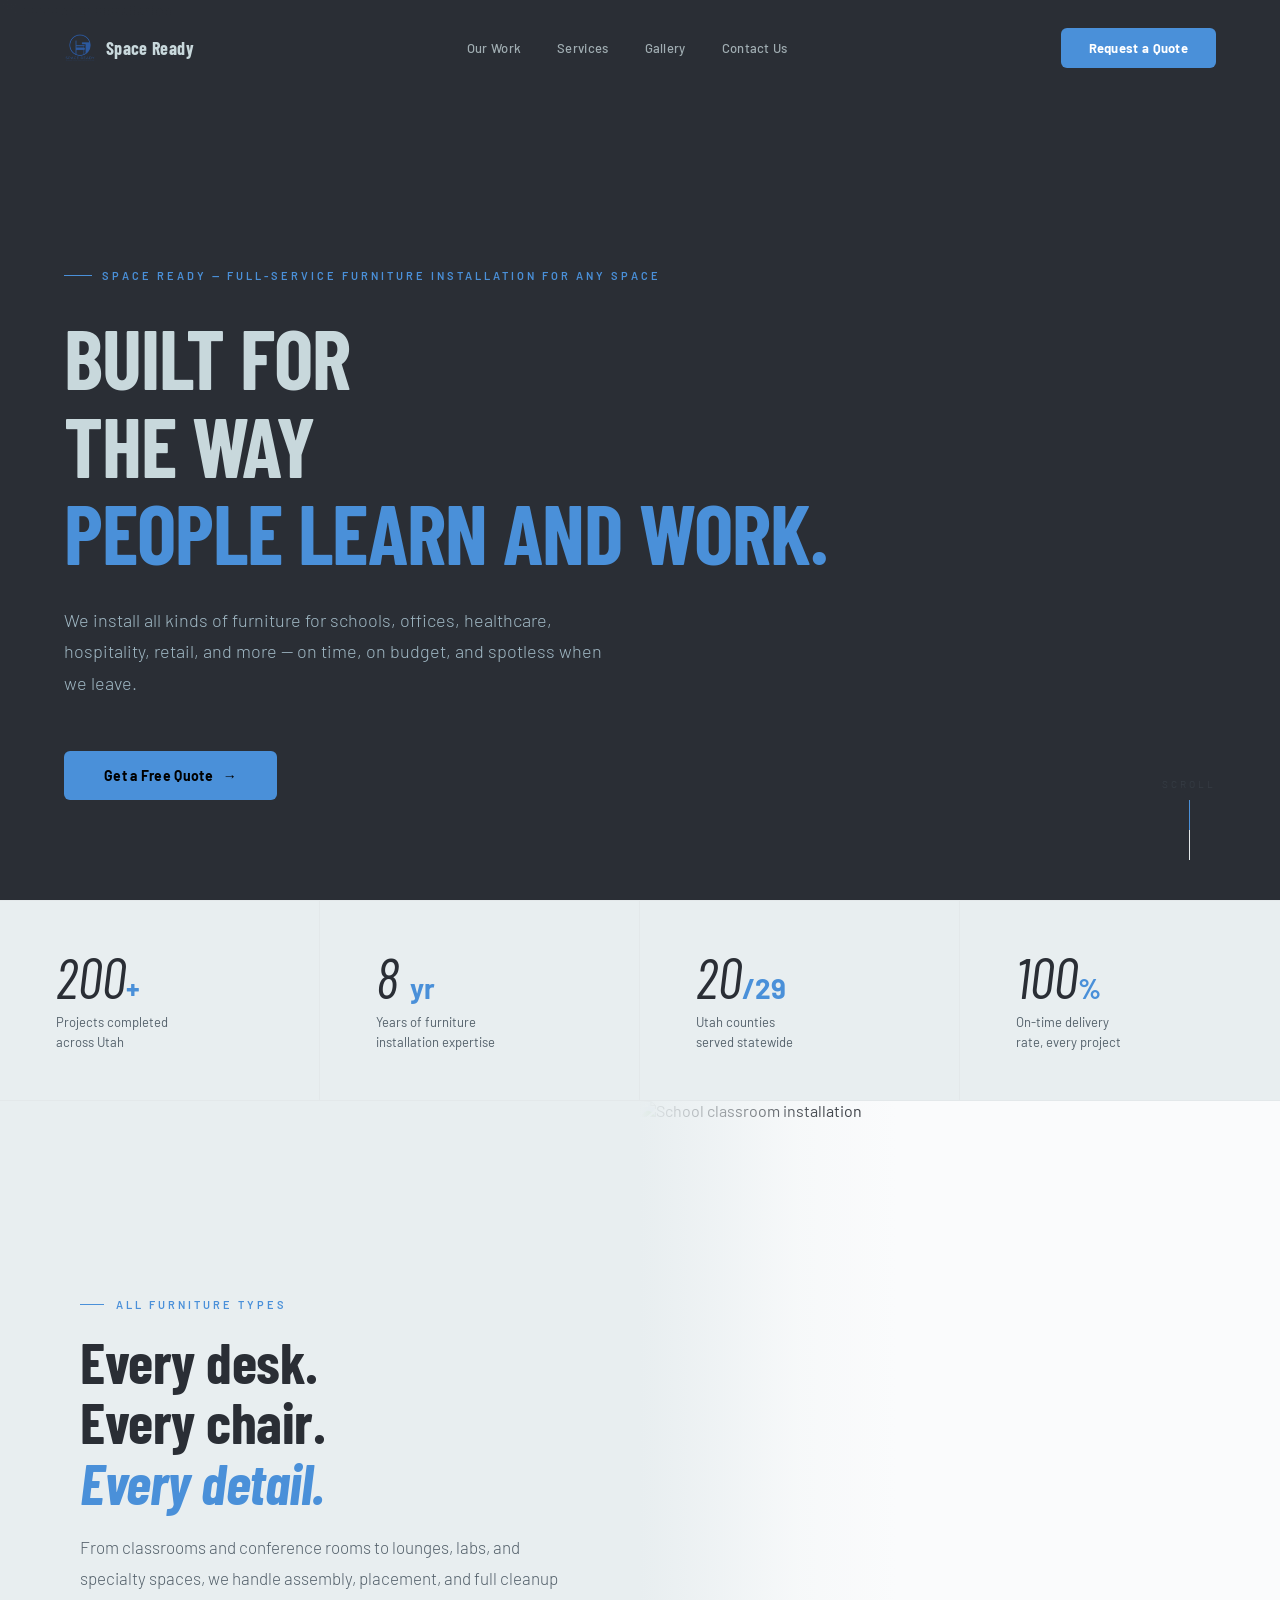
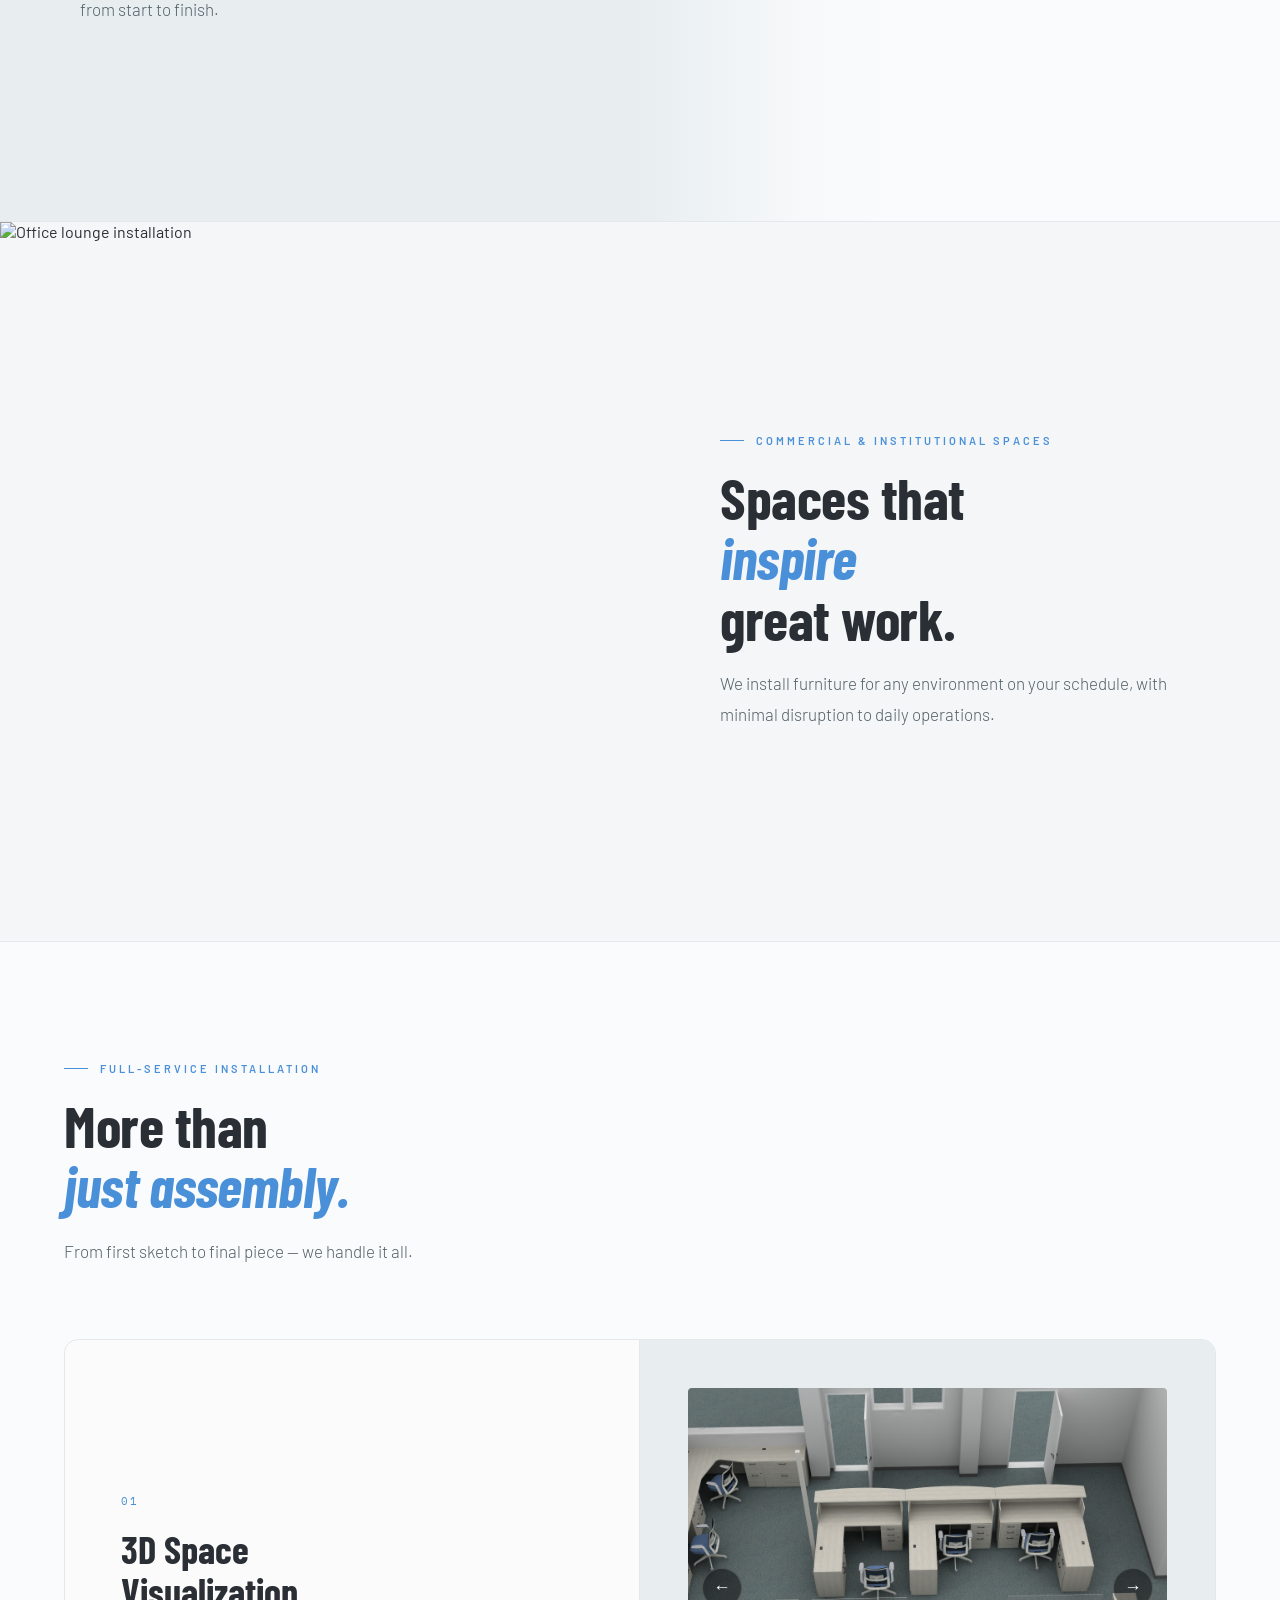
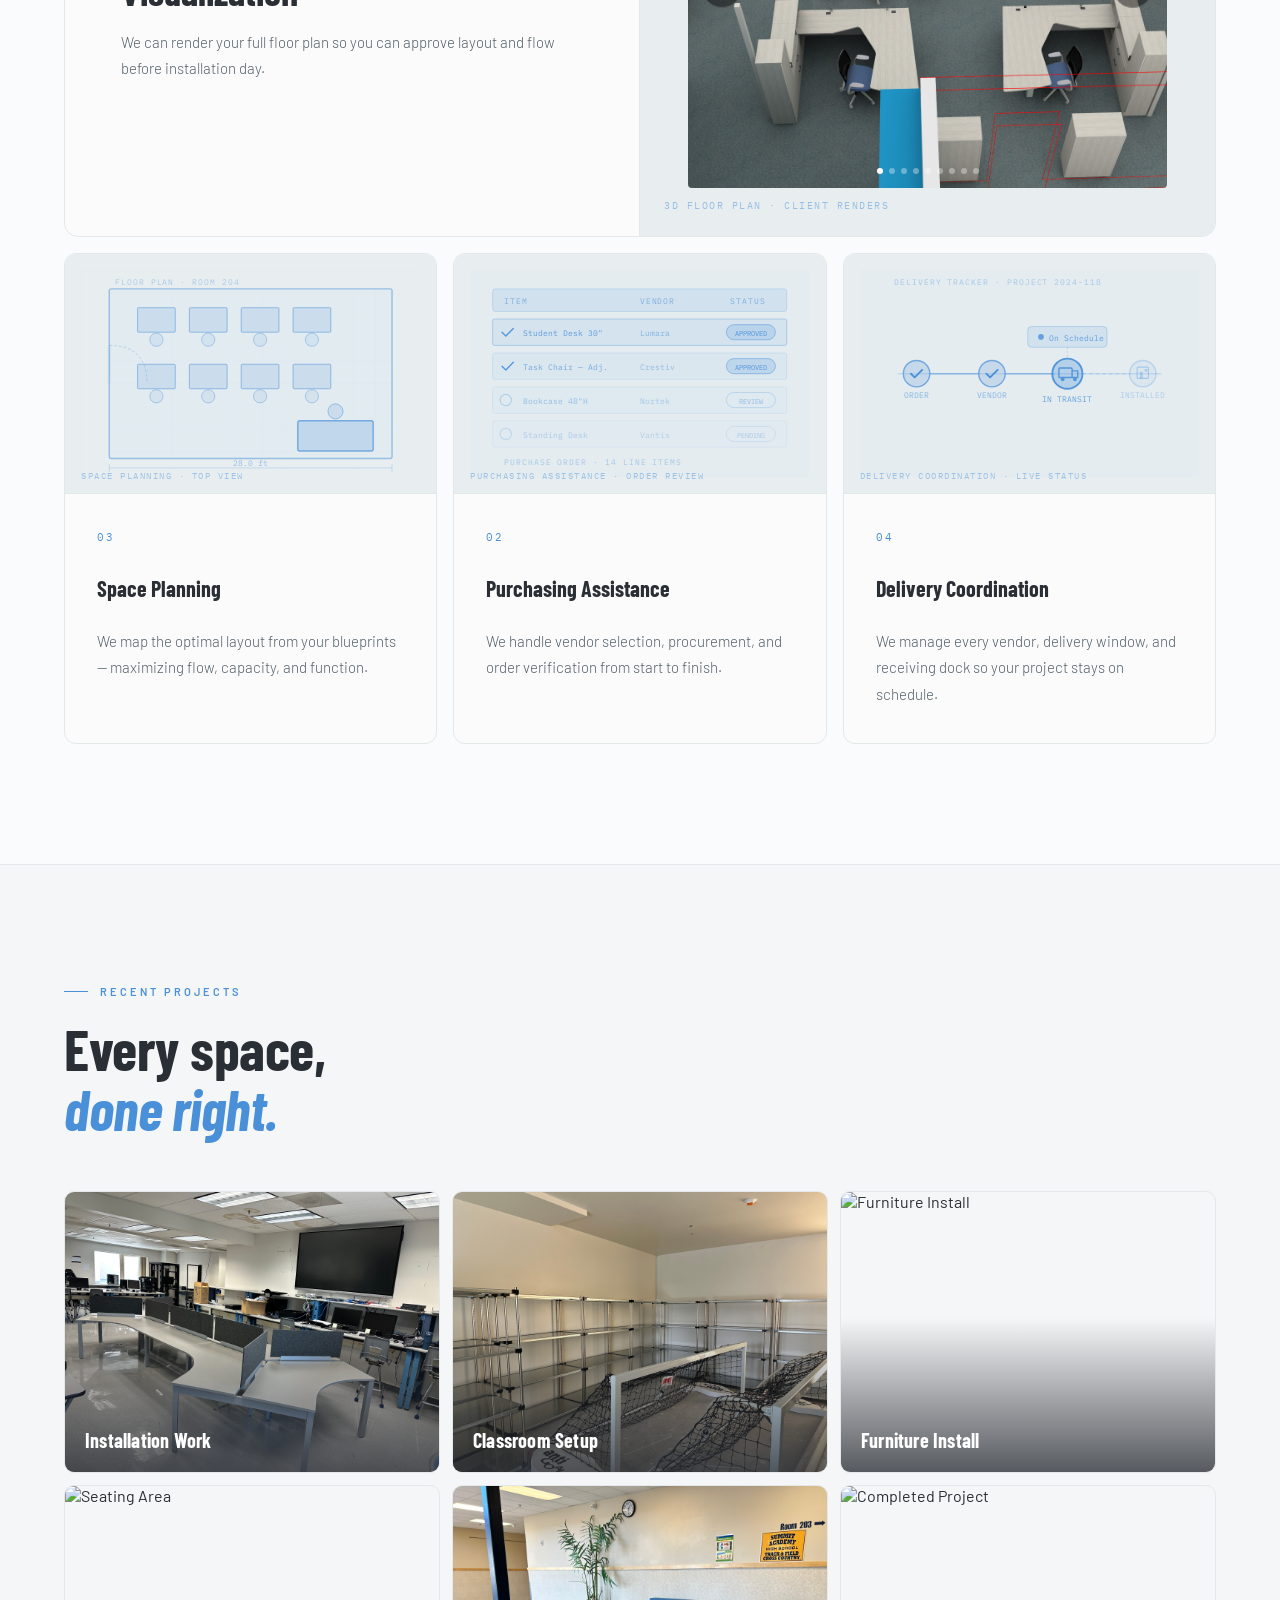
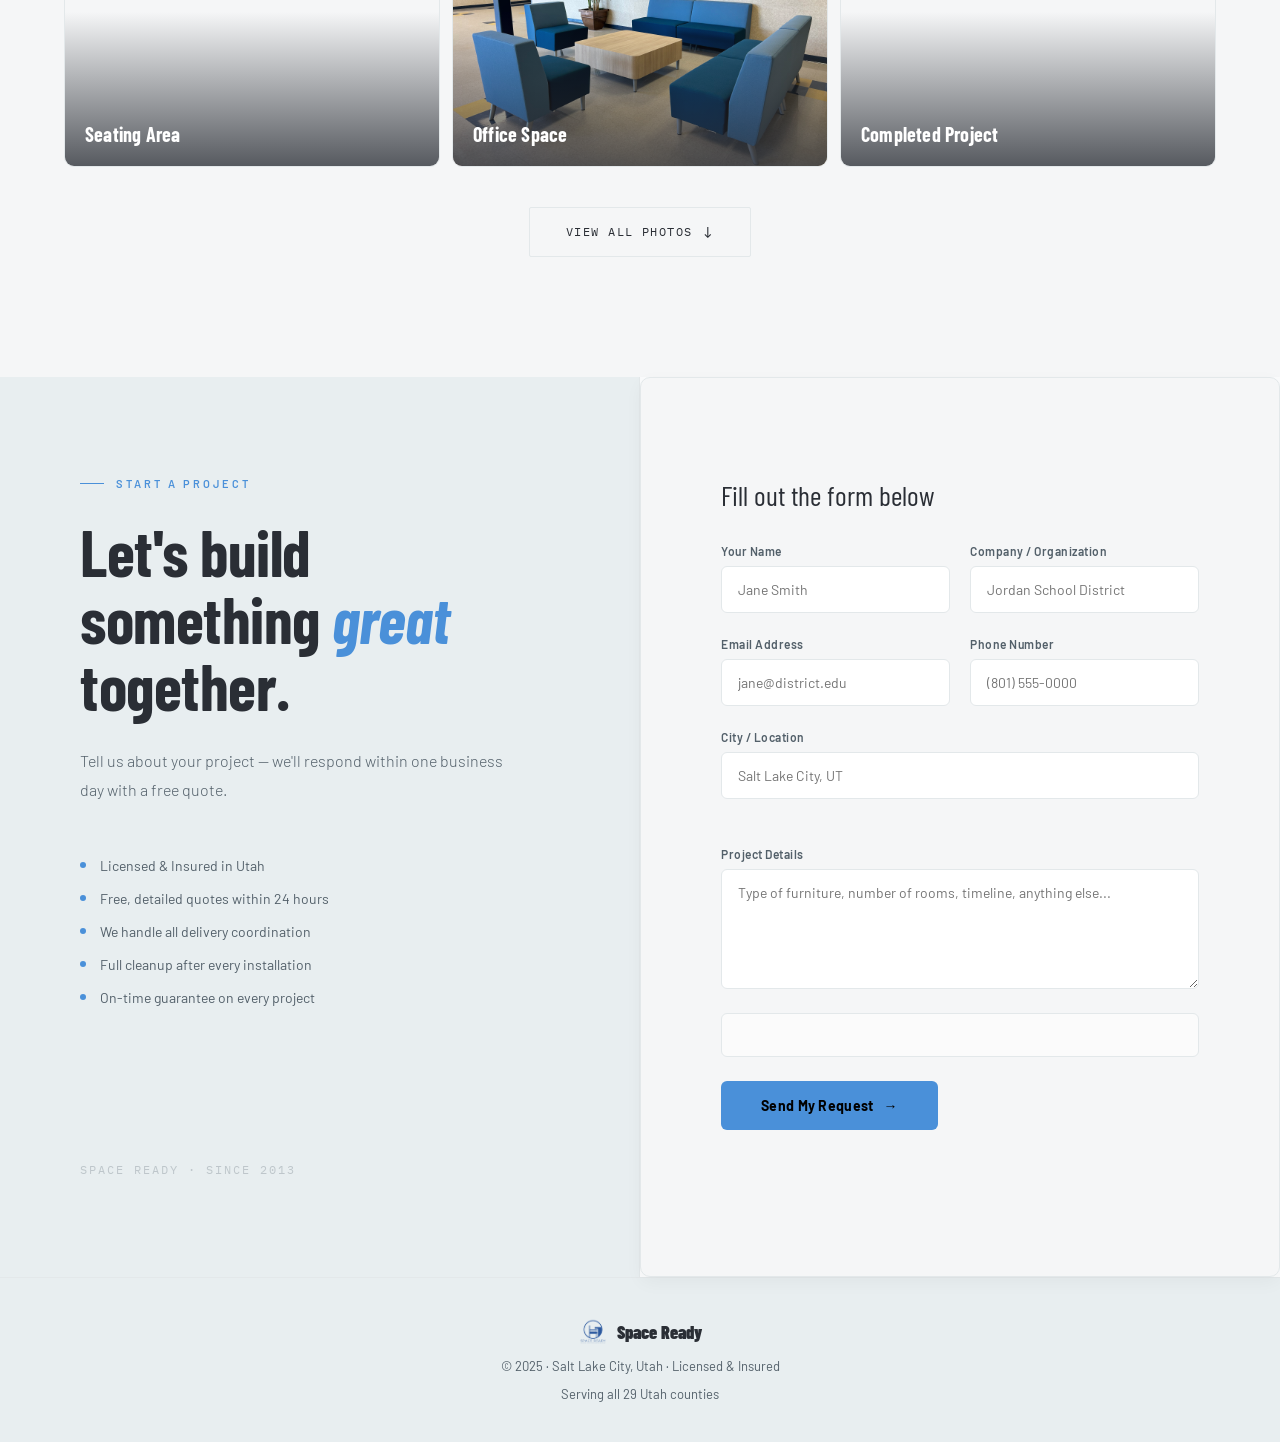
==== index.html @ 0ed979b9 "Update index with fake names for the renders.html" ====
<!DOCTYPE html>
<html lang="en">
<head>
<meta charset="UTF-8">
<meta name="viewport" content="width=device-width, initial-scale=1.0">
<title>Space Ready — Installation Excellence</title>
<link rel="preconnect" href="https://fonts.googleapis.com">
<link rel="preconnect" href="https://fonts.gstatic.com" crossorigin>
<link href="https://fonts.googleapis.com/css2?family=Barlow+Condensed:wght@700;800;900&family=Barlow:wght@300;400;500;600&family=IBM+Plex+Mono:wght@400;500&display=swap" rel="stylesheet">
<link rel="stylesheet" href="css/style.css">
</head>
<body>

<!-- NAV -->
<nav id="nav">
  <a href="#" class="nav-logo">
    <img src="images/logo/Space Ready Logo.png" class="nav-logo-mark" alt="Space Ready logo">
    Space Ready
  </a>
  <div class="nav-center">
    <a href="#work" class="nav-link">Our Work</a>
    <a href="#process" class="nav-link">Services</a>
    <a href="#services" class="nav-link">Gallery</a>
    <a href="#contact" class="nav-link">Contact Us</a>
  </div>
  <a href="#contact" class="nav-btn">Request a Quote</a>
</nav>

<!-- HERO -->
<section class="hero">
  <div class="hero-bg"></div>
  <div class="hero-img-layer">
    <div><img src="images/main/hero-lounge-bright.jpg" alt="Lounge installation"></div>
    <div><img src="images/main/hero-classroom-wide.jpg" alt="Classroom installation"></div>
  </div>
  <div class="hero-overlay"></div>
  <div class="hero-content">
    <div class="hero-tag">Space Ready — Full-Service Furniture Installation for Any Space</div>
    <h1 class="hero-h1">
      Built for<br>the way<br><em>people learn and work.</em>
    </h1>
    <p class="hero-p">
      We install all kinds of furniture for schools, offices, healthcare, hospitality, retail, and more — on time, on budget, and spotless when we leave.
    </p>
    <div class="hero-actions">
      <a href="#contact" class="btn-gold">Get a Free Quote <span>→</span></a>
    </div>
  </div>
  <div class="hero-scroll">
    <span>Scroll</span>
    <div class="scroll-track"></div>
  </div>
</section>

<!-- METRICS -->
<div class="metrics">
  <div class="metric reveal">
    <div class="metric-val">200<span>+</span></div>
    <div class="metric-label">Projects completed<br>across Utah</div>
  </div>
  <div class="metric reveal rd1">
    <div class="metric-val">8 <span>yr</span></div>
    <div class="metric-label">Years of furniture<br>installation expertise</div>
  </div>
  <div class="metric reveal rd2">
    <div class="metric-val">20<span>/29</span></div>
    <div class="metric-label">Utah counties<br>served statewide</div>
  </div>
  <div class="metric reveal rd3">
    <div class="metric-val">100<span>%</span></div>
    <div class="metric-label">On-time delivery<br>rate, every project</div>
  </div>
</div>

<!-- SPLIT FEATURE 1 — Schools -->
<section class="split-feature" id="work">
  <div class="split-text">
    <div class="section-eyebrow reveal">All Furniture Types</div>
    <h2 class="section-h2 reveal rd1">
      Every desk.<br>Every chair.<br><em>Every detail.</em>
    </h2>
    <p class="section-lead reveal rd2">
      From classrooms and conference rooms to lounges, labs, and specialty spaces, we handle assembly, placement, and full cleanup from start to finish.
    </p>
  </div>
  <div class="split-img">
    <img src="images/main/hero-classroom-wide.jpg" alt="School classroom installation">
    <div class="split-img-overlay"></div>
  </div>
</section>

<!-- SPLIT FEATURE 2 — Offices (reversed) -->
<section class="split-feature" style="border-top:1px solid var(--border);">
  <div class="split-img">
    <img src="images/main/office-lounge.jpg" alt="Office lounge installation">
    <div class="split-img-overlay-rev"></div>
  </div>
  <div class="split-text" style="background:var(--black);">
    <div class="section-eyebrow reveal">Commercial & Institutional Spaces</div>
    <h2 class="section-h2 reveal rd1">
      Spaces that<br><em>inspire</em><br>great work.
    </h2>
    <p class="section-lead reveal rd2">
      We install furniture for any environment on your schedule, with minimal disruption to daily operations.
    </p>
  </div>
</section>

<!-- FULL SERVICE -->
<section class="fullservice-section" id="process">

  <div class="fs-header">
    <div class="section-eyebrow reveal">Full-Service Installation</div>
    <h2 class="section-h2 reveal rd1">More than<br><em>just assembly.</em></h2>
    <p class="section-lead reveal rd2">From first sketch to final piece — we handle it all.</p>
  </div>

  <!-- FEATURED: 3D VISUALIZATION -->
  <div class="fs-featured reveal rd1">
    <div class="fs-featured-text">
      <div class="fs-step">01</div>
      <h3 class="fs-card-title">3D Space<br>Visualization</h3>
      <p class="fs-card-desc">We can render your full floor plan so you can approve layout and flow before installation day.</p>
    </div>
    <div class="fs-featured-visual">
      <div class="render-carousel" id="render-carousel">
        <div class="render-slides">
          <img class="render-slide active" src="images/renders/render-01.jpeg" alt="3D overview render">
          <img class="render-slide" src="images/renders/render-04.jpeg" alt="Render view 1">
          <img class="render-slide" src="images/renders/render-05.jpeg" alt="Render view 2">
          <img class="render-slide" src="images/renders/render-06.jpeg" alt="Render view 3">
          <img class="render-slide" src="images/renders/render-07.jpeg" alt="Render view 4">
          <img class="render-slide" src="images/renders/render-08.jpeg" alt="Render view 5">
          <img class="render-slide" src="images/renders/render-09.jpeg" alt="Render view 6">
          <img class="render-slide" src="images/renders/render-10.jpeg" alt="Render view 7">
          <img class="render-slide" src="images/renders/render-03.jpeg" alt="Render view 8">
        </div>
        <button class="render-prev" id="render-prev" aria-label="Previous render">&#8592;</button>
        <button class="render-next" id="render-next" aria-label="Next render">&#8594;</button>
        <div class="render-dots" id="render-dots"></div>
      </div>
      <div class="iso-label">3D Floor Plan · Client Renders</div>
    </div>
  </div>

  <!-- 3 SUPPORTING SERVICES -->
  <div class="fs-cards">
   <!-- SPACE PLANNING — top-down floor plan -->
   <div class="fs-card reveal rd1">
    <div class="fs-card-visual">
      <svg viewBox="0 0 360 220" fill="none" xmlns="http://www.w3.org/2000/svg">
        <!-- Grid background -->
        <defs>
          <pattern id="grid" width="24" height="24" patternUnits="userSpaceOnUse">
            <path d="M 24 0 L 0 0 0 24" fill="none" stroke="rgba(74,144,217,0.08)" stroke-width="0.5"/>
          </pattern>
        </defs>
        <rect width="360" height="220" fill="url(#grid)"/>
        <!-- Room outline -->
        <rect x="30" y="20" width="300" height="180" rx="2" fill="rgba(74,144,217,0.04)" stroke="rgba(74,144,217,0.5)" stroke-width="1.5"/>
        <!-- Door -->
        <line x1="30" y1="80" x2="30" y2="120" stroke="rgba(74,144,217,0.06)" stroke-width="4"/>
        <path d="M30 80 Q70 80 70 120" fill="none" stroke="rgba(74,144,217,0.3)" stroke-width="1" stroke-dasharray="3 2"/>
        <!-- Row 1 desks -->
        <rect x="60" y="40" width="40" height="26" rx="1" fill="rgba(74,144,217,0.15)" stroke="rgba(74,144,217,0.55)" stroke-width="1"/>
        <rect x="115" y="40" width="40" height="26" rx="1" fill="rgba(74,144,217,0.15)" stroke="rgba(74,144,217,0.55)" stroke-width="1"/>
        <rect x="170" y="40" width="40" height="26" rx="1" fill="rgba(74,144,217,0.15)" stroke="rgba(74,144,217,0.55)" stroke-width="1"/>
        <rect x="225" y="40" width="40" height="26" rx="1" fill="rgba(74,144,217,0.15)" stroke="rgba(74,144,217,0.55)" stroke-width="1"/>
        <!-- Row 1 chairs -->
        <circle cx="80" cy="74" r="7" fill="rgba(74,144,217,0.1)" stroke="rgba(74,144,217,0.4)" stroke-width="1"/>
        <circle cx="135" cy="74" r="7" fill="rgba(74,144,217,0.1)" stroke="rgba(74,144,217,0.4)" stroke-width="1"/>
        <circle cx="190" cy="74" r="7" fill="rgba(74,144,217,0.1)" stroke="rgba(74,144,217,0.4)" stroke-width="1"/>
        <circle cx="245" cy="74" r="7" fill="rgba(74,144,217,0.1)" stroke="rgba(74,144,217,0.4)" stroke-width="1"/>
        <!-- Row 2 desks -->
        <rect x="60" y="100" width="40" height="26" rx="1" fill="rgba(74,144,217,0.15)" stroke="rgba(74,144,217,0.55)" stroke-width="1"/>
        <rect x="115" y="100" width="40" height="26" rx="1" fill="rgba(74,144,217,0.15)" stroke="rgba(74,144,217,0.55)" stroke-width="1"/>
        <rect x="170" y="100" width="40" height="26" rx="1" fill="rgba(74,144,217,0.15)" stroke="rgba(74,144,217,0.55)" stroke-width="1"/>
        <rect x="225" y="100" width="40" height="26" rx="1" fill="rgba(74,144,217,0.15)" stroke="rgba(74,144,217,0.55)" stroke-width="1"/>
        <!-- Row 2 chairs -->
        <circle cx="80" cy="134" r="7" fill="rgba(74,144,217,0.1)" stroke="rgba(74,144,217,0.4)" stroke-width="1"/>
        <circle cx="135" cy="134" r="7" fill="rgba(74,144,217,0.1)" stroke="rgba(74,144,217,0.4)" stroke-width="1"/>
        <circle cx="190" cy="134" r="7" fill="rgba(74,144,217,0.1)" stroke="rgba(74,144,217,0.4)" stroke-width="1"/>
        <circle cx="245" cy="134" r="7" fill="rgba(74,144,217,0.1)" stroke="rgba(74,144,217,0.4)" stroke-width="1"/>
        <!-- Teacher desk -->
        <rect x="230" y="160" width="80" height="32" rx="2" fill="rgba(74,144,217,0.22)" stroke="rgba(74,144,217,0.7)" stroke-width="1.5"/>
        <circle cx="270" cy="150" r="8" fill="rgba(74,144,217,0.15)" stroke="rgba(74,144,217,0.5)" stroke-width="1"/>
        <!-- Dimension annotations -->
        <line x1="30" y1="210" x2="330" y2="210" stroke="rgba(74,144,217,0.25)" stroke-width="1"/>
        <line x1="30" y1="206" x2="30" y2="214" stroke="rgba(74,144,217,0.25)" stroke-width="1"/>
        <line x1="330" y1="206" x2="330" y2="214" stroke="rgba(74,144,217,0.25)" stroke-width="1"/>
        <text x="180" y="208" font-size="8" fill="rgba(74,144,217,0.5)" text-anchor="middle" font-family="IBM Plex Mono,monospace">28.0 ft</text>
        <!-- Label -->
        <text x="36" y="16" font-size="8" fill="rgba(74,144,217,0.4)" font-family="IBM Plex Mono,monospace" letter-spacing="1">FLOOR PLAN · ROOM 204</text>
      </svg>
      <div class="fs-visual-tag">Space Planning · Top View</div>
    </div>
    <div class="fs-card-body">
      <div class="fs-step">03</div>
      <h3 class="fs-card-title">Space Planning</h3>
      <p class="fs-card-desc">We map the optimal layout from your blueprints — maximizing flow, capacity, and function.</p>
    </div>
  </div>

    <!-- PURCHASING ASSISTANCE — vendor catalog -->
    <div class="fs-card reveal">
      <div class="fs-card-visual">
        <svg viewBox="0 0 360 220" fill="none" xmlns="http://www.w3.org/2000/svg">
          <!-- Background -->
          <rect width="360" height="220" fill="rgba(74,144,217,0.02)"/>
          <!-- Header row -->
          <rect x="24" y="20" width="312" height="24" rx="3" fill="rgba(74,144,217,0.12)" stroke="rgba(74,144,217,0.2)" stroke-width="1"/>
          <text x="36" y="36" font-size="8" fill="rgba(74,144,217,0.6)" font-family="IBM Plex Mono,monospace" letter-spacing="1">ITEM</text>
          <text x="180" y="36" font-size="8" fill="rgba(74,144,217,0.6)" font-family="IBM Plex Mono,monospace" letter-spacing="1">VENDOR</text>
          <text x="276" y="36" font-size="8" fill="rgba(74,144,217,0.6)" font-family="IBM Plex Mono,monospace" letter-spacing="1">STATUS</text>
          <!-- Row 1 — selected/approved -->
          <rect x="24" y="52" width="312" height="28" rx="2" fill="rgba(74,144,217,0.1)" stroke="rgba(74,144,217,0.35)" stroke-width="1"/>
          <path d="M34 66 L38 70 L46 62" stroke="rgba(74,144,217,0.9)" stroke-width="1.5" stroke-linecap="round" stroke-linejoin="round"/>
          <text x="56" y="70" font-size="9" fill="rgba(74,144,217,0.85)" font-family="IBM Plex Mono,monospace">Student Desk 30"</text>
          <text x="180" y="70" font-size="8.5" fill="rgba(74,144,217,0.6)" font-family="IBM Plex Mono,monospace">Lumara</text>
          <rect x="272" y="58" width="52" height="16" rx="8" fill="rgba(74,144,217,0.2)" stroke="rgba(74,144,217,0.5)" stroke-width="1"/>
          <text x="298" y="70" font-size="7.5" fill="rgba(74,144,217,0.9)" font-family="IBM Plex Mono,monospace" text-anchor="middle">APPROVED</text>
          <!-- Row 2 -->
          <rect x="24" y="88" width="312" height="28" rx="2" fill="rgba(74,144,217,0.06)" stroke="rgba(74,144,217,0.15)" stroke-width="1"/>
          <path d="M34 102 L38 106 L46 98" stroke="rgba(74,144,217,0.9)" stroke-width="1.5" stroke-linecap="round" stroke-linejoin="round"/>
          <text x="56" y="106" font-size="9" fill="rgba(74,144,217,0.7)" font-family="IBM Plex Mono,monospace">Task Chair — Adj.</text>
          <text x="180" y="106" font-size="8.5" fill="rgba(74,144,217,0.5)" font-family="IBM Plex Mono,monospace">Crestiv</text>
          <rect x="272" y="94" width="52" height="16" rx="8" fill="rgba(74,144,217,0.2)" stroke="rgba(74,144,217,0.5)" stroke-width="1"/>
          <text x="298" y="106" font-size="7.5" fill="rgba(74,144,217,0.9)" font-family="IBM Plex Mono,monospace" text-anchor="middle">APPROVED</text>
          <!-- Row 3 — in review -->
          <rect x="24" y="124" width="312" height="28" rx="2" fill="rgba(74,144,217,0.03)" stroke="rgba(74,144,217,0.1)" stroke-width="1"/>
          <circle cx="38" cy="138" r="6" fill="none" stroke="rgba(74,144,217,0.3)" stroke-width="1.2"/>
          <text x="56" y="142" font-size="9" fill="rgba(74,144,217,0.5)" font-family="IBM Plex Mono,monospace">Bookcase 48"H</text>
          <text x="180" y="142" font-size="8.5" fill="rgba(74,144,217,0.4)" font-family="IBM Plex Mono,monospace">Nortek</text>
          <rect x="272" y="130" width="52" height="16" rx="8" fill="none" stroke="rgba(74,144,217,0.25)" stroke-width="1"/>
          <text x="298" y="142" font-size="7.5" fill="rgba(74,144,217,0.5)" font-family="IBM Plex Mono,monospace" text-anchor="middle">REVIEW</text>
          <!-- Row 4 — pending -->
          <rect x="24" y="160" width="312" height="28" rx="2" fill="rgba(74,144,217,0.02)" stroke="rgba(74,144,217,0.08)" stroke-width="1"/>
          <circle cx="38" cy="174" r="6" fill="none" stroke="rgba(74,144,217,0.2)" stroke-width="1.2"/>
          <text x="56" y="178" font-size="9" fill="rgba(74,144,217,0.35)" font-family="IBM Plex Mono,monospace">Standing Desk</text>
          <text x="180" y="178" font-size="8.5" fill="rgba(74,144,217,0.3)" font-family="IBM Plex Mono,monospace">Vantis</text>
          <rect x="272" y="166" width="52" height="16" rx="8" fill="none" stroke="rgba(74,144,217,0.15)" stroke-width="1"/>
          <text x="298" y="178" font-size="7.5" fill="rgba(74,144,217,0.35)" font-family="IBM Plex Mono,monospace" text-anchor="middle">PENDING</text>
          <!-- Label -->
          <text x="36" y="207" font-size="8" fill="rgba(74,144,217,0.4)" font-family="IBM Plex Mono,monospace" letter-spacing="1">PURCHASE ORDER · 14 LINE ITEMS</text>
        </svg>
        <div class="fs-visual-tag">Purchasing Assistance · Order Review</div>
      </div>
      <div class="fs-card-body">
        <div class="fs-step">02</div>
        <h3 class="fs-card-title">Purchasing Assistance</h3>
        <p class="fs-card-desc">We handle vendor selection, procurement, and order verification from start to finish.</p>
      </div>
    </div>

 
    <!-- DELIVERY COORDINATION — logistics timeline -->
    <div class="fs-card reveal rd2">
      <div class="fs-card-visual">
        <svg viewBox="0 0 360 220" fill="none" xmlns="http://www.w3.org/2000/svg">
          <!-- Background grid -->
          <rect width="360" height="220" fill="rgba(74,144,217,0.02)"/>
          <!-- Timeline track -->
          <line x1="40" y1="110" x2="320" y2="110" stroke="rgba(74,144,217,0.2)" stroke-width="1.5"/>
          <!-- Step 1: Order confirmed -->
          <circle cx="60" cy="110" r="14" fill="rgba(74,144,217,0.2)" stroke="rgba(74,144,217,0.7)" stroke-width="1.5"/>
          <path d="M54 110 L58 114 L66 106" stroke="rgba(74,144,217,1)" stroke-width="2" stroke-linecap="round" stroke-linejoin="round"/>
          <text x="60" y="136" font-size="8" fill="rgba(74,144,217,0.6)" text-anchor="middle" font-family="IBM Plex Mono,monospace">ORDER</text>
          <!-- Connector line filled -->
          <line x1="74" y1="110" x2="126" y2="110" stroke="rgba(74,144,217,0.5)" stroke-width="1.5"/>
          <!-- Step 2: Vendor scheduled -->
          <circle cx="140" cy="110" r="14" fill="rgba(74,144,217,0.2)" stroke="rgba(74,144,217,0.7)" stroke-width="1.5"/>
          <path d="M134 110 L138 114 L146 106" stroke="rgba(74,144,217,1)" stroke-width="2" stroke-linecap="round" stroke-linejoin="round"/>
          <text x="140" y="136" font-size="8" fill="rgba(74,144,217,0.6)" text-anchor="middle" font-family="IBM Plex Mono,monospace">VENDOR</text>
          <!-- Connector line filled -->
          <line x1="154" y1="110" x2="206" y2="110" stroke="rgba(74,144,217,0.5)" stroke-width="1.5"/>
          <!-- Step 3: In transit (active) -->
          <circle cx="220" cy="110" r="16" fill="rgba(74,144,217,0.3)" stroke="rgba(74,144,217,0.9)" stroke-width="2"/>
          <!-- Truck icon -->
          <rect x="211" y="104" width="14" height="10" rx="1" fill="none" stroke="rgba(74,144,217,0.9)" stroke-width="1.5"/>
          <path d="M225 107 L231 107 L231 114 L225 114" fill="none" stroke="rgba(74,144,217,0.9)" stroke-width="1.5" stroke-linejoin="round"/>
          <circle cx="215" cy="116" r="2" fill="rgba(74,144,217,0.9)"/>
          <circle cx="228" cy="116" r="2" fill="rgba(74,144,217,0.9)"/>
          <text x="220" y="140" font-size="8" fill="rgba(74,144,217,0.8)" text-anchor="middle" font-family="IBM Plex Mono,monospace">IN TRANSIT</text>
          <!-- Connector dashed (not yet) -->
          <line x1="236" y1="110" x2="286" y2="110" stroke="rgba(74,144,217,0.2)" stroke-width="1.5" stroke-dasharray="4 3"/>
          <!-- Step 4: Installed -->
          <circle cx="300" cy="110" r="14" fill="rgba(74,144,217,0.06)" stroke="rgba(74,144,217,0.25)" stroke-width="1.5"/>
          <!-- Building icon -->
          <rect x="294" y="103" width="12" height="12" rx="1" fill="none" stroke="rgba(74,144,217,0.35)" stroke-width="1.2"/>
          <rect x="297" y="108" width="3" height="7" rx="0.5" fill="rgba(74,144,217,0.3)"/>
          <rect x="302" y="105" width="3" height="3" rx="0.5" fill="rgba(74,144,217,0.3)"/>
          <text x="300" y="136" font-size="8" fill="rgba(74,144,217,0.35)" text-anchor="middle" font-family="IBM Plex Mono,monospace">INSTALLED</text>
          <!-- Status badge -->
          <rect x="178" y="60" width="84" height="22" rx="4" fill="rgba(74,144,217,0.12)" stroke="rgba(74,144,217,0.3)" stroke-width="1"/>
          <circle cx="192" cy="71" r="3" fill="rgba(74,144,217,0.8)"/>
          <text x="200" y="75" font-size="8.5" fill="rgba(74,144,217,0.8)" font-family="IBM Plex Mono,monospace">On Schedule</text>
          <!-- ETA line -->
          <line x1="220" y1="82" x2="220" y2="94" stroke="rgba(74,144,217,0.3)" stroke-width="1" stroke-dasharray="2 2"/>
          <!-- Label -->
          <text x="36" y="16" font-size="8" fill="rgba(74,144,217,0.4)" font-family="IBM Plex Mono,monospace" letter-spacing="1">DELIVERY TRACKER · PROJECT 2024-118</text>
        </svg>
        <div class="fs-visual-tag">Delivery Coordination · Live Status</div>
      </div>
      <div class="fs-card-body">
        <div class="fs-step">04</div>
        <h3 class="fs-card-title">Delivery Coordination</h3>
        <p class="fs-card-desc">We manage every vendor, delivery window, and receiving dock so your project stays on schedule.</p>
      </div>
    </div>

  </div>
</section>

<!-- GALLERY -->
<section class="gallery-section" id="services">
  <div class="gallery-header">
    <div class="section-eyebrow reveal">Recent Projects</div>
    <h2 class="section-h2 reveal rd1">Every space,<br><em>done right.</em></h2>
  </div>
  <div class="gallery-grid reveal rd1" id="gallery-grid">
    <div class="gallery-item" data-label="Installation Work">
      <img src="images/gallery/gallery-03.jpg" alt="Installation Work">
      <div class="gallery-overlay"></div>
      <div class="gallery-label">Installation Work</div>
    </div>
    <div class="gallery-item" data-label="Classroom Setup">
      <img src="images/gallery/gallery-04.jpg" alt="Classroom Setup">
      <div class="gallery-overlay"></div>
      <div class="gallery-label">Classroom Setup</div>
    </div>
    <div class="gallery-item" data-label="Furniture Install">
      <img src="images/gallery/gallery-05.jpg" alt="Furniture Install">
      <div class="gallery-overlay"></div>
      <div class="gallery-label">Furniture Install</div>
    </div>
    <div class="gallery-item" data-label="Seating Area">
      <img src="images/gallery/gallery-12.jpg" alt="Seating Area">
      <div class="gallery-overlay"></div>
      <div class="gallery-label">Seating Area</div>
    </div>
    <div class="gallery-item" data-label="Office Space">
      <img src="images/gallery/gallery-19.jpg" alt="Office Space">
      <div class="gallery-overlay"></div>
      <div class="gallery-label">Office Space</div>
    </div>
    <div class="gallery-item" data-label="Completed Project">
      <img src="images/gallery/gallery-22.jpg" alt="Completed Project">
      <div class="gallery-overlay"></div>
      <div class="gallery-label">Completed Project</div>
    </div>
    <!-- hidden extras — shown on "View All" -->
    <div class="gallery-item gallery-extra" data-label="Setup Detail">
      <img src="images/gallery/gallery-01.jpg" alt="Setup Detail">
      <div class="gallery-overlay"></div>
      <div class="gallery-label">Setup Detail</div>
    </div>
    <div class="gallery-item gallery-extra" data-label="Assembly">
      <img src="images/gallery/gallery-02.jpg" alt="Assembly">
      <div class="gallery-overlay"></div>
      <div class="gallery-label">Assembly</div>
    </div>
    <div class="gallery-item gallery-extra" data-label="Installation">
      <img src="images/gallery/gallery-06.jpg" alt="Installation">
      <div class="gallery-overlay"></div>
      <div class="gallery-label">Installation</div>
    </div>
    <div class="gallery-item gallery-extra" data-label="Furniture Detail">
      <img src="images/gallery/gallery-07.jpg" alt="Furniture Detail">
      <div class="gallery-overlay"></div>
      <div class="gallery-label">Furniture Detail</div>
    </div>
    <div class="gallery-item gallery-extra" data-label="Project Site">
      <img src="images/gallery/gallery-08.jpg" alt="Project Site">
      <div class="gallery-overlay"></div>
      <div class="gallery-label">Project Site</div>
    </div>
    <div class="gallery-item gallery-extra" data-label="Space Planning">
      <img src="images/gallery/gallery-09.jpg" alt="Space Planning">
      <div class="gallery-overlay"></div>
      <div class="gallery-label">Space Planning</div>
    </div>
    <div class="gallery-item gallery-extra" data-label="Classroom">
      <img src="images/gallery/gallery-10.jpg" alt="Classroom">
      <div class="gallery-overlay"></div>
      <div class="gallery-label">Classroom</div>
    </div>
    <div class="gallery-item gallery-extra" data-label="Workspace">
      <img src="images/gallery/gallery-11.jpg" alt="Workspace">
      <div class="gallery-overlay"></div>
      <div class="gallery-label">Workspace</div>
    </div>
    <div class="gallery-item gallery-extra" data-label="Seating">
      <img src="images/gallery/gallery-13.jpg" alt="Seating">
      <div class="gallery-overlay"></div>
      <div class="gallery-label">Seating</div>
    </div>
    <div class="gallery-item gallery-extra" data-label="Install Detail">
      <img src="images/gallery/gallery-14.jpg" alt="Install Detail">
      <div class="gallery-overlay"></div>
      <div class="gallery-label">Install Detail</div>
    </div>
    <div class="gallery-item gallery-extra" data-label="Completed Space">
      <img src="images/gallery/gallery-15.jpg" alt="Completed Space">
      <div class="gallery-overlay"></div>
      <div class="gallery-label">Completed Space</div>
    </div>
    <div class="gallery-item gallery-extra" data-label="Finished Install">
      <img src="images/gallery/gallery-16.jpg" alt="Finished Install">
      <div class="gallery-overlay"></div>
      <div class="gallery-label">Finished Install</div>
    </div>
    <div class="gallery-item gallery-extra" data-label="Workspace Setup">
      <img src="images/gallery/gallery-17.jpg" alt="Workspace Setup">
      <div class="gallery-overlay"></div>
      <div class="gallery-label">Workspace Setup</div>
    </div>
    <div class="gallery-item gallery-extra" data-label="Final Result">
      <img src="images/gallery/gallery-18.jpg" alt="Final Result">
      <div class="gallery-overlay"></div>
      <div class="gallery-label">Final Result</div>
    </div>
    <div class="gallery-item gallery-extra" data-label="Office Install">
      <img src="images/gallery/gallery-20.jpg" alt="Office Install">
      <div class="gallery-overlay"></div>
      <div class="gallery-label">Office Install</div>
    </div>
    <div class="gallery-item gallery-extra" data-label="Project Complete">
      <img src="images/gallery/gallery-21.jpg" alt="Project Complete">
      <div class="gallery-overlay"></div>
      <div class="gallery-label">Project Complete</div>
    </div>
    <div class="gallery-item gallery-extra" data-label="Finished Space">
      <img src="images/gallery/gallery-23.jpg" alt="Finished Space">
      <div class="gallery-overlay"></div>
      <div class="gallery-label">Finished Space</div>
    </div>
    <div class="gallery-item gallery-extra" data-label="Workbenches">
      <img src="images/gallery/gallery-24.jpg" alt="Workbenches">
      <div class="gallery-overlay"></div>
      <div class="gallery-label">Workbenches</div>
    </div>
  </div>
  <div class="gallery-view-all">
    <button class="gallery-view-btn" id="gallery-view-btn">View All Photos <span>↓</span></button>
  </div>
</section>

<!-- CONTACT -->
<section class="contact-section" id="contact">
  <div class="contact-left">
    <div class="contact-left-top">
      <div class="section-eyebrow reveal" style="margin-bottom:28px;">Start a Project</div>
      <h2 class="contact-title reveal rd1">
        Let's build<br>something <em>great</em><br>together.
      </h2>
      <p class="contact-sub reveal rd2">
        Tell us about your project — we'll respond within one business day with a free quote.
      </p>
      <div class="trust-items reveal rd3">
        <div class="trust-item"><div class="trust-dot"></div>Licensed &amp; Insured in Utah</div>
        <div class="trust-item"><div class="trust-dot"></div>Free, detailed quotes within 24 hours</div>
        <div class="trust-item"><div class="trust-dot"></div>We handle all delivery coordination</div>
        <div class="trust-item"><div class="trust-dot"></div>Full cleanup after every installation</div>
        <div class="trust-item"><div class="trust-dot"></div>On-time guarantee on every project</div>
      </div>
    </div>
    <div class="contact-footer-text reveal">Space Ready · Since 2013</div>
  </div>

  <div class="contact-right">
    <div class="cf-title">Fill out the form below</div>
    <form class="contact-form" id="contact-form" action="https://formspree.io/f/mojynnyn" method="POST">
      <div class="f-row">
        <div class="f-group"><label class="f-label" for="contact-name">Your Name</label><input class="f-input" id="contact-name" name="name" type="text" placeholder="Jane Smith" required></div>
        <div class="f-group"><label class="f-label" for="contact-company">Company / Organization</label><input class="f-input" id="contact-company" name="company" type="text" placeholder="Jordan School District"></div>
      </div>
      <div class="f-row">
        <div class="f-group"><label class="f-label" for="contact-email">Email Address</label><input class="f-input" id="contact-email" name="email" type="email" placeholder="jane@district.edu" required></div>
        <div class="f-group"><label class="f-label" for="contact-phone">Phone Number</label><input class="f-input" id="contact-phone" name="phone" type="tel" placeholder="(801) 555-0000"></div>
      </div>
      <div class="f-group" style="margin-bottom:24px;"><label class="f-label" for="contact-city">City / Location</label><input class="f-input" id="contact-city" name="location" type="text" placeholder="Salt Lake City, UT"></div>
      <div class="f-group"><label class="f-label" for="contact-details">Project Details</label><textarea class="f-input" id="contact-details" name="project_details" placeholder="Type of furniture, number of rooms, timeline, anything else..." required></textarea></div>
      <input type="hidden" name="_subject" value="New quote request from Space Ready website">
      <p class="form-status" id="form-status" aria-live="polite"></p>
      <button class="f-submit" type="submit">Send My Request <span>→</span></button>
    </form>
  </div>
</section>

<!-- FOOTER -->
<footer>
  <div class="footer-logo">
    <img src="images/logo/Space Ready Logo.png" class="footer-logo-mark" alt="Space Ready logo">
    Space Ready
  </div>
  <p>© 2025 · Salt Lake City, Utah · Licensed &amp; Insured</p>
  <p>Serving all 29 Utah counties</p>
</footer>

<!-- LIGHTBOX -->
<div class="lightbox" id="lightbox" role="dialog" aria-modal="true">
  <button class="lightbox-close" id="lb-close" aria-label="Close">&#x2715;</button>
  <button class="lightbox-prev" id="lb-prev" aria-label="Previous">&#8592;</button>
  <img class="lightbox-img" id="lb-img" src="" alt="">
  <button class="lightbox-next" id="lb-next" aria-label="Next">&#8594;</button>
  <div class="lightbox-label" id="lb-label"></div>
</div>

<script src="js/main.js"></script>
</body>
</html>
---- css/style.css ----
*,*::before,*::after{box-sizing:border-box;margin:0;padding:0;}
:root{
  --page-bg:#f5f6f7;
  --surface:#fbfbfb;
  --black:#F4F6F7;
  --dark:#E8EEF0;
  --card:#FFFFFF;
  --border:#e3e8ea;
  --white:#2A2E35;
  --muted:#53606a;
  --dim:rgba(83,96,106,.28);
  --gold:#4A90D9;
  --gold-light:#6AAEE8;
  --teal:#A0B8C4;
  --red:#e03d2f;
  --sans:'Barlow',sans-serif;
  --ff-head:'Barlow Condensed',sans-serif;
  --ff-mono:'IBM Plex Mono',monospace;
  --serif:'Barlow Condensed',sans-serif;
}
html{scroll-behavior:smooth;overflow-x:hidden;}
body{background:var(--page-bg);color:var(--white);font-family:var(--sans);overflow-x:hidden;}

section:nth-of-type(even){ background:#fafbfc; }

.card, .contact-right, .service-card{
  background:var(--surface);
  border:1px solid var(--border);
  border-radius:10px;
  box-shadow:0 6px 18px rgba(15,20,25,0.04);
}

/* ─── NAV ─── */
#nav{
  position:fixed;top:0;left:0;right:0;z-index:200;
  display:flex;align-items:center;justify-content:space-between;
  padding:28px 64px;
  transition:padding .4s,background .4s,backdrop-filter .4s;
}
#nav.compact{
  padding:16px 64px;
  background:rgba(244,246,247,.95);
  backdrop-filter:blur(24px);
  border-bottom:1px solid var(--border);
}
#nav.compact .nav-logo,
#nav.compact .nav-link{color:var(--white);}
.nav-logo{
  font-family:var(--ff-head);font-weight:700;font-size:18px;
  letter-spacing:.35px;color:#C8D8DC;
  display:flex;align-items:center;gap:10px;
  text-decoration:none;
}
.nav-logo-mark{
  width:32px;height:32px;
  border-radius:6px;
  object-fit:contain;
}
.nav-center{display:flex;gap:36px;}
.nav-link{
  font-size:13px;font-weight:500;color:rgba(200,216,220,.75);
  text-decoration:none;letter-spacing:.3px;
  transition:color .2s;position:relative;
}
.nav-link::after{
  content:'';position:absolute;bottom:-4px;left:0;width:0;height:1px;
  background:var(--gold);transition:width .3s;
}
.nav-link:hover{color:#C8D8DC;}.nav-link:hover::after{width:100%;}
.nav-btn{
  background:var(--gold);color:#fff;
  font-family:var(--sans);font-size:13px;font-weight:700;
  padding:12px 28px;border-radius:6px;
  text-decoration:none;letter-spacing:.3px;
  transition:background .2s,transform .2s,box-shadow .2s;
}
.nav-btn:hover{background:var(--gold-light);transform:translateY(-1px);box-shadow:0 8px 24px rgba(74,144,217,.3);}

/* ─── HERO ─── */
.hero{
  position:relative;min-height:100vh;
  display:flex;flex-direction:column;justify-content:flex-end;
  overflow:hidden;
}
.hero-bg{position:absolute;inset:0;background:#2A2E35;}
.hero-img-layer{position:absolute;inset:0;opacity:1;}
.hero-img-layer div{overflow:hidden;height:100%;position:absolute;inset:0;}
.hero-img-layer div:first-child{display:none;}
.hero-img-layer img{width:100%;height:100%;object-fit:cover;filter:grayscale(40%) brightness(0.55) saturate(0.7);}
.hero-overlay{
  position:absolute;inset:0;
  background:linear-gradient(
    to right,
    rgba(42,46,53,1) 0%,
    rgba(42,46,53,.96) 28%,
    rgba(42,46,53,.75) 45%,
    rgba(42,46,53,.4) 60%,
    rgba(42,46,53,.1) 80%,
    transparent 100%
  );
}
.hero-content{
  position:relative;z-index:2;
  padding:120px 64px 100px;
  max-width:900px;
}
.hero-tag{
  display:inline-flex;align-items:center;gap:10px;
  font-size:11px;font-weight:600;letter-spacing:3px;text-transform:uppercase;
  color:var(--gold);margin-bottom:32px;
  opacity:0;animation:hero-in .8s .2s ease forwards;
}
.hero-tag::before{content:'';width:28px;height:1px;background:var(--gold);}
.hero-h1{
  font-family:var(--ff-head);
  font-size:clamp(52px,6.5vw,96px);
  line-height:1.05;letter-spacing:-1px;
  text-transform:uppercase;
  color:#C8D8DC;margin-bottom:28px;
  opacity:0;animation:hero-in .9s .35s ease forwards;
}
.hero-h1 em{font-style:normal;color:var(--gold);}
.hero-p{
  font-size:18px;font-weight:300;color:#A0B8C4;
  line-height:1.75;max-width:560px;margin-bottom:52px;
  opacity:0;animation:hero-in .9s .5s ease forwards;
}
.hero-actions{
  display:flex;gap:16px;align-items:center;
  opacity:0;animation:hero-in .9s .65s ease forwards;
}
.btn-gold{
  background:var(--gold);color:#000;
  font-size:14px;font-weight:700;padding:16px 40px;border-radius:6px;
  text-decoration:none;letter-spacing:.3px;
  display:inline-flex;align-items:center;gap:10px;
  transition:background .2s,transform .2s,box-shadow .2s;
}
.btn-gold:hover{background:var(--gold-light);transform:translateY(-2px);box-shadow:0 12px 36px rgba(74,144,217,.35);}
.btn-outline{
  font-size:14px;font-weight:600;color:var(--muted);
  text-decoration:none;display:inline-flex;align-items:center;gap:8px;
  border-bottom:1px solid var(--border);padding-bottom:2px;
  transition:color .2s,border-color .2s;
}
.btn-outline:hover{color:var(--white);border-color:var(--white);}
.hero-scroll{
  position:absolute;bottom:40px;right:64px;z-index:2;
  display:flex;flex-direction:column;align-items:center;gap:10px;
  font-size:10px;letter-spacing:3px;text-transform:uppercase;color:var(--dim);
}
.scroll-track{width:1px;height:60px;background:var(--border);position:relative;overflow:hidden;}
.scroll-track::after{
  content:'';position:absolute;top:0;left:0;right:0;height:50%;
  background:var(--gold);animation:scroll-drop 2s ease-in-out infinite;
}
@keyframes scroll-drop{0%{transform:translateY(-100%);}100%{transform:translateY(200%);}}
@keyframes hero-in{from{opacity:0;transform:translateY(30px);}to{opacity:1;transform:translateY(0);}}

/* ─── METRICS STRIP ─── */
.metrics{
  background:var(--dark);
  border-top:1px solid var(--border);border-bottom:1px solid var(--border);
  display:grid;grid-template-columns:repeat(4,1fr);
}
.metric{
  padding:48px 56px;
  border-right:1px solid var(--border);
  transition:background .3s;
}
.metric:last-child{border-right:none;}
.metric:hover{background:rgba(74,144,217,.03);}
.metric-val{
  font-family:var(--ff-head);font-size:56px;
  color:var(--white);line-height:1;margin-bottom:8px;
  font-style:italic;
}
.metric-val span{font-size:28px;color:var(--gold);font-style:normal;font-family:var(--sans);font-weight:700;}
.metric-label{font-size:13px;color:var(--muted);font-weight:400;line-height:1.5;}

/* ─── SECTION BASE ─── */
.section{padding:120px 64px;}
.section-eyebrow{
  font-size:11px;font-weight:600;letter-spacing:3px;
  text-transform:uppercase;color:var(--gold);
  margin-bottom:20px;
  display:flex;align-items:center;gap:12px;
}
.section-eyebrow::before{content:'';width:24px;height:1px;background:var(--gold);}
.section-h2{
  font-family:var(--ff-head);
  font-size:clamp(42px,4.5vw,72px);
  line-height:1.05;letter-spacing:-.5px;
  margin-bottom:20px;
}
.section-h2 em{font-style:italic;color:var(--gold);}
.section-lead{
  font-size:17px;font-weight:300;color:var(--muted);
  line-height:1.8;max-width:540px;
}

/* ─── SPLIT FEATURE ─── */
.split-feature{
  display:grid;grid-template-columns:1fr 1fr;
  min-height:80vh;align-items:stretch;
}
.split-text{
  padding:100px 80px;
  display:flex;flex-direction:column;justify-content:center;
  background:var(--dark);
}
.split-img{position:relative;overflow:hidden;}
.split-img img{
  width:100%;height:100%;object-fit:cover;
  transition:transform .8s ease;display:block;
}
.split-feature:hover .split-img img{transform:scale(1.04);}
.split-img-overlay{
  position:absolute;inset:0;
  background:linear-gradient(to right,rgba(232,238,240,1) 0%,rgba(232,238,240,.7) 10%,rgba(232,238,240,.2) 25%,transparent 40%);
}
.split-img-overlay-rev{
  position:absolute;inset:0;
  background:linear-gradient(to left,rgba(244,246,247,1) 0%,rgba(244,246,247,.7) 10%,rgba(244,246,247,.2) 25%,transparent 40%);
}
.split-caption{
  position:absolute;bottom:32px;left:32px;
  background:rgba(244,246,247,.85);backdrop-filter:blur(12px);
  border:1px solid var(--border);border-radius:8px;
  padding:16px 22px;
  font-size:12px;letter-spacing:1.5px;text-transform:uppercase;
  color:var(--muted);font-weight:500;
}
.tag-list{display:flex;flex-wrap:wrap;gap:10px;margin-top:40px;}
.tag{
  background:rgba(74,144,217,.08);
  border:1px solid rgba(74,144,217,.2);
  border-radius:4px;padding:8px 16px;
  font-size:12px;font-weight:600;letter-spacing:.5px;
  color:var(--gold);
}

/* ─── GALLERY ─── */
.gallery-section{
  padding:120px 64px;
  border-top:1px solid var(--border);
}
.gallery-header{margin-bottom:52px;}
.gallery-grid{
  display:grid;
  grid-template-columns:repeat(3,1fr);
  gap:12px;
}
.gallery-extra{display:none;}
.gallery-grid.expanded .gallery-extra{display:block;}
.gallery-view-all{
  display:flex;justify-content:center;
  margin-top:40px;
}
.gallery-view-btn{
  background:transparent;
  border:1px solid var(--border);
  color:var(--white);
  font-family:var(--ff-mono);
  font-size:.75rem;letter-spacing:.12em;text-transform:uppercase;
  padding:14px 36px;border-radius:2px;
  cursor:pointer;
  display:flex;align-items:center;gap:10px;
  transition:border-color .2s,color .2s;
}
.gallery-view-btn:hover{border-color:var(--gold);color:var(--gold);}
.gallery-view-btn span{font-size:1rem;transition:transform .25s;}
.gallery-view-btn.expanded span{transform:rotate(180deg);}
.gallery-item{
  position:relative;overflow:hidden;
  border-radius:10px;border:1px solid var(--border);
  aspect-ratio:4/3;
}
.gallery-item img{
  width:100%;height:100%;object-fit:cover;
  transition:transform .6s ease;display:block;
}
.gallery-item:hover img{transform:scale(1.05);}
.gallery-overlay{
  position:absolute;inset:0;
  background:linear-gradient(transparent 45%,rgba(42,46,53,.78));
}
.gallery-label{
  position:absolute;bottom:20px;left:20px;
  font-family:var(--ff-head);font-size:20px;font-weight:700;
  color:#fff;letter-spacing:.2px;
}
.gallery-cta{
  margin-top:52px;
  display:flex;align-items:center;justify-content:space-between;
  padding:32px 40px;
  background:var(--surface);border:1px solid var(--border);border-radius:10px;
}
.gallery-cta p{
  font-size:15px;font-weight:300;color:var(--muted);
}

/* ─── FULL SERVICE ─── */
.fullservice-section{
  padding:120px 64px;
  border-top:1px solid var(--border);
}
.fs-header{
  max-width:640px;margin-bottom:72px;
}
.fs-header .section-lead{margin-top:16px;}

/* Featured 3D card */
.fs-featured{
  display:grid;grid-template-columns:1fr 1fr;
  gap:0;border:1px solid var(--border);border-radius:14px;
  overflow:hidden;margin-bottom:16px;
  background:var(--surface);
}
.fs-featured-text{
  padding:64px 56px;
  display:flex;flex-direction:column;justify-content:center;
  border-right:1px solid var(--border);
}
.fs-step{
  font-family:var(--ff-mono);font-size:11px;letter-spacing:2px;
  color:var(--gold);margin-bottom:20px;
}
.fs-card-title{
  font-family:var(--ff-head);
  font-size:clamp(32px,3vw,48px);
  line-height:1.1;color:var(--white);
  margin-bottom:16px;
}
.fs-card-desc{
  font-size:15px;font-weight:300;color:var(--muted);
  line-height:1.75;
}
.fs-badge{
  margin-top:28px;display:inline-flex;align-items:center;gap:8px;
  font-size:11px;font-weight:600;letter-spacing:1.5px;text-transform:uppercase;
  color:var(--gold);
}
.fs-badge::before{
  content:'';width:6px;height:6px;border-radius:50%;
  background:var(--gold);flex-shrink:0;
}
.fs-featured-visual{
  background:var(--dark);
  display:flex;flex-direction:column;align-items:center;justify-content:center;
  padding:48px;position:relative;min-height:400px;
}
.iso-svg{width:100%;max-width:480px;height:auto;}

/* ─── RENDER CAROUSEL ─── */
.render-carousel{
  position:relative;width:100%;height:100%;min-height:400px;
  overflow:hidden;border-radius:4px;
}
.render-slides{
  width:100%;height:100%;min-height:400px;position:relative;
}
.render-slide{
  position:absolute;inset:0;width:100%;height:100%;
  object-fit:cover;opacity:0;
  transition:opacity .5s ease;
}
.render-slide.active{opacity:1;}
.render-prev,.render-next{
  position:absolute;top:50%;transform:translateY(-50%);
  background:rgba(0,0,0,.45);border:1px solid rgba(255,255,255,.15);
  color:#fff;font-size:1.1rem;width:40px;height:40px;border-radius:50%;
  display:flex;align-items:center;justify-content:center;
  cursor:pointer;transition:background .15s;z-index:2;
}
.render-prev:hover,.render-next:hover{background:rgba(0,0,0,.7);}
.render-prev{left:14px;}
.render-next{right:14px;}
.render-dots{
  position:absolute;bottom:14px;left:50%;transform:translateX(-50%);
  display:flex;gap:6px;z-index:2;
}
.render-dot{
  width:6px;height:6px;border-radius:50%;
  background:rgba(255,255,255,.35);border:none;cursor:pointer;
  transition:background .2s;padding:0;
}
.render-dot.active{background:#fff;}
.iso-label{
  position:absolute;bottom:24px;left:24px;
  font-family:var(--ff-mono);font-size:10px;letter-spacing:1.5px;
  text-transform:uppercase;color:rgba(74,144,217,.5);
}

/* 3 supporting cards */
.fs-cards{
  display:grid;grid-template-columns:repeat(3,1fr);
  gap:16px;
}
.fs-card{
  background:var(--surface);border:1px solid var(--border);
  border-radius:12px;overflow:hidden;
  display:flex;flex-direction:column;
  transition:border-color .25s,box-shadow .25s;
}
.fs-card:hover{
  border-color:rgba(74,144,217,.3);
  box-shadow:0 8px 32px rgba(74,144,217,.06);
}
.fs-card-visual{
  background:var(--dark);
  border-bottom:1px solid var(--border);
  position:relative;
  padding:16px;
}
.fs-card-visual svg{width:100%;height:auto;display:block;}
.fs-visual-tag{
  position:absolute;bottom:12px;left:16px;
  font-family:var(--ff-mono);font-size:9px;letter-spacing:1.5px;
  text-transform:uppercase;color:rgba(74,144,217,.45);
}
.fs-card-body{
  padding:36px 32px;
  display:flex;flex-direction:column;gap:12px;
}
.fs-card .fs-card-title{font-size:22px;}

@media(max-width:900px){
  .fs-featured{grid-template-columns:1fr;}
  .fs-featured-text{border-right:none;border-bottom:1px solid var(--border);}
  .fs-featured-visual{min-height:280px;}
  .fs-cards{grid-template-columns:1fr;}
  .fs-card-body{padding:28px 24px;}
  .fullservice-section{padding:80px 24px;}
}

/* ─── CONTACT ─── */
.contact-section{
  display:grid;grid-template-columns:1fr 1fr;
  min-height:100vh;
}
.contact-left{
  background:var(--dark);padding:100px 80px;
  display:flex;flex-direction:column;justify-content:space-between;
  border-right:1px solid var(--border);
}
.contact-left-top{display:flex;flex-direction:column;}
.contact-title{
  font-family:var(--ff-head);
  font-size:clamp(48px,5vw,80px);
  line-height:1.05;letter-spacing:-.5px;
  margin-bottom:28px;
}
.contact-title em{font-style:italic;color:var(--gold);}
.contact-sub{
  font-size:16px;font-weight:300;color:var(--muted);
  line-height:1.8;max-width:440px;margin-bottom:52px;
}
.trust-items{display:flex;flex-direction:column;gap:16px;}
.trust-item{
  display:flex;align-items:center;gap:14px;
  font-size:14px;font-weight:400;color:var(--muted);
}
.trust-dot{
  width:6px;height:6px;border-radius:50%;
  background:var(--gold);flex-shrink:0;
}
.contact-footer-text{
  font-size:12px;letter-spacing:2px;text-transform:uppercase;
  color:var(--dim);font-family:var(--ff-mono);
}
.contact-right{
  padding:100px 80px;
  background:var(--page-bg);
  display:flex;flex-direction:column;gap:24px;
}
.cf-title{
  font-family:var(--ff-head);font-size:28px;
  color:var(--white);margin-bottom:8px;
}
.contact-form{
  display:flex;
  flex-direction:column;
  gap:24px;
}
.f-row{display:grid;grid-template-columns:1fr 1fr;gap:20px;}
.f-group{display:flex;flex-direction:column;gap:8px;}
.f-label{font-size:12px;font-weight:600;letter-spacing:.5px;color:var(--muted);}
.f-input{
  background:var(--card);border:1px solid var(--border);
  border-radius:6px;padding:14px 16px;
  font-family:var(--sans);font-size:14px;color:var(--white);
  outline:none;transition:border-color .2s;width:100%;
}
.f-input:focus{border-color:var(--gold);}
textarea.f-input{min-height:120px;resize:vertical;}
.f-submit{
  background:var(--gold);color:#000;
  font-family:var(--sans);font-size:14px;font-weight:700;
  padding:16px 40px;border-radius:6px;border:none;
  cursor:pointer;letter-spacing:.3px;
  display:inline-flex;align-items:center;gap:10px;
  transition:background .2s,transform .2s,box-shadow .2s;
  align-self:flex-start;
}
.f-submit:hover{background:var(--gold-light);transform:translateY(-2px);box-shadow:0 12px 36px rgba(74,144,217,.35);}
.f-submit:disabled{
  opacity:.65;
  cursor:not-allowed;
  transform:none;
  box-shadow:none;
}
.form-status{
  min-height:44px;
  padding:12px 14px;
  border-radius:6px;
  border:1px solid var(--border);
  background:var(--surface);
  font-size:14px;
  font-weight:600;
  line-height:1.45;
  letter-spacing:.01em;
  color:var(--white);
}
.form-status.success{
  color:#0f5f32;
  background:rgba(27,127,70,.12);
  border-color:rgba(27,127,70,.35);
}
.form-status.error{
  color:#8f2f28;
  background:rgba(180,75,66,.12);
  border-color:rgba(180,75,66,.35);
}

/* ─── FOOTER ─── */
footer{
  background:var(--dark);
  border-top:1px solid var(--border);
  padding:40px 64px;
  display:flex;flex-direction:column;align-items:center;gap:12px;
}
.footer-logo{
  font-family:var(--ff-head);font-weight:900;font-size:18px;
  color:var(--white);display:flex;align-items:center;gap:10px;
}
.footer-logo-mark{
  width:28px;height:28px;
  border-radius:5px;
  object-fit:contain;
}
footer p{font-size:13px;color:var(--muted);}

/* ─── REVEAL ANIMATION ─── */
.reveal{opacity:0;transform:translateY(24px);transition:opacity .7s ease,transform .7s ease;}
.reveal.in{opacity:1;transform:none;}
.rd1{transition-delay:.1s;}
.rd2{transition-delay:.2s;}
.rd3{transition-delay:.3s;}

/* ─── LIGHTBOX ─── */
.lightbox{
  position:fixed;inset:0;z-index:9999;
  background:rgba(0,0,0,0.92);
  display:flex;align-items:center;justify-content:center;
  opacity:0;pointer-events:none;
  transition:opacity .25s ease;
}
.lightbox.open{opacity:1;pointer-events:all;}
.lightbox-img{
  max-width:90vw;max-height:88vh;
  object-fit:contain;
  border-radius:4px;
  transform:scale(.96);
  transition:transform .25s ease;
  box-shadow:0 32px 80px rgba(0,0,0,.6);
}
.lightbox.open .lightbox-img{transform:scale(1);}
.lightbox-close{
  position:absolute;top:24px;right:32px;
  background:none;border:none;
  color:#fff;font-size:2rem;line-height:1;
  cursor:pointer;opacity:.7;
  transition:opacity .15s;
}
.lightbox-close:hover{opacity:1;}
.lightbox-prev,.lightbox-next{
  position:absolute;top:50%;transform:translateY(-50%);
  background:rgba(255,255,255,.08);border:1px solid rgba(255,255,255,.15);
  color:#fff;font-size:1.5rem;line-height:1;
  width:48px;height:48px;border-radius:50%;
  display:flex;align-items:center;justify-content:center;
  cursor:pointer;transition:background .15s;
}
.lightbox-prev:hover,.lightbox-next:hover{background:rgba(255,255,255,.18);}
.lightbox-prev{left:24px;}
.lightbox-next{right:24px;}
.lightbox-label{
  position:absolute;bottom:24px;left:50%;transform:translateX(-50%);
  color:rgba(255,255,255,.55);font-size:.75rem;letter-spacing:.12em;
  text-transform:uppercase;font-family:'IBM Plex Mono',monospace;
  pointer-events:none;
}
.gallery-item{cursor:zoom-in;}

/* ─── RESPONSIVE ─── */
@media(max-width:900px){
  #nav{padding:20px 24px;}
  #nav.compact{padding:14px 24px;}
  .nav-center{display:none;}
  .hero-content{padding:110px 24px 80px;}
  .metrics{grid-template-columns:1fr 1fr;}
  .split-feature{grid-template-columns:1fr;}
  .split-img{min-height:320px;}
  .gallery-grid{grid-template-columns:1fr 1fr;}
  .gallery-cta{flex-direction:column;gap:20px;}
  .contact-section{grid-template-columns:1fr;}
  .contact-left{padding:60px 24px;}
  .contact-right{padding:60px 24px;}
  .section{padding:80px 24px;}
  .photo-grid-section{padding:0 24px 80px;}
  footer{padding:40px 24px;}
}
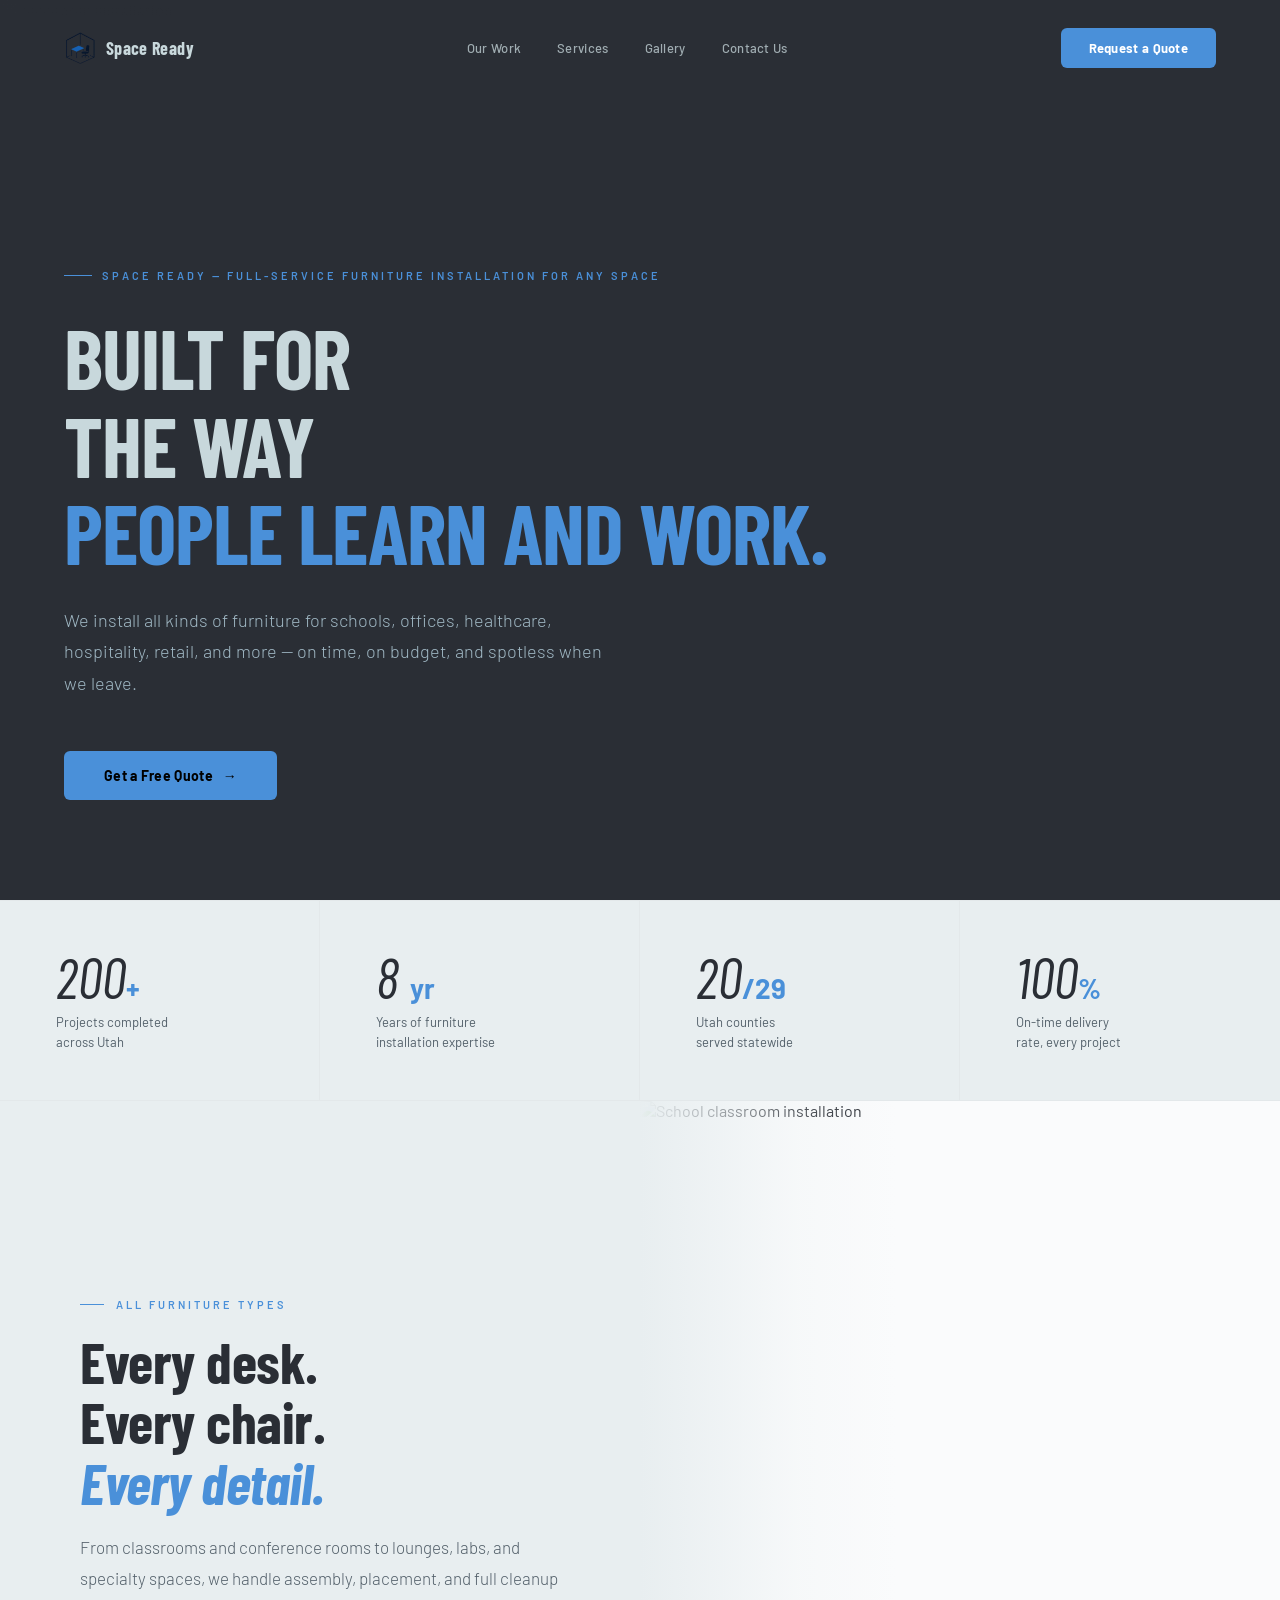
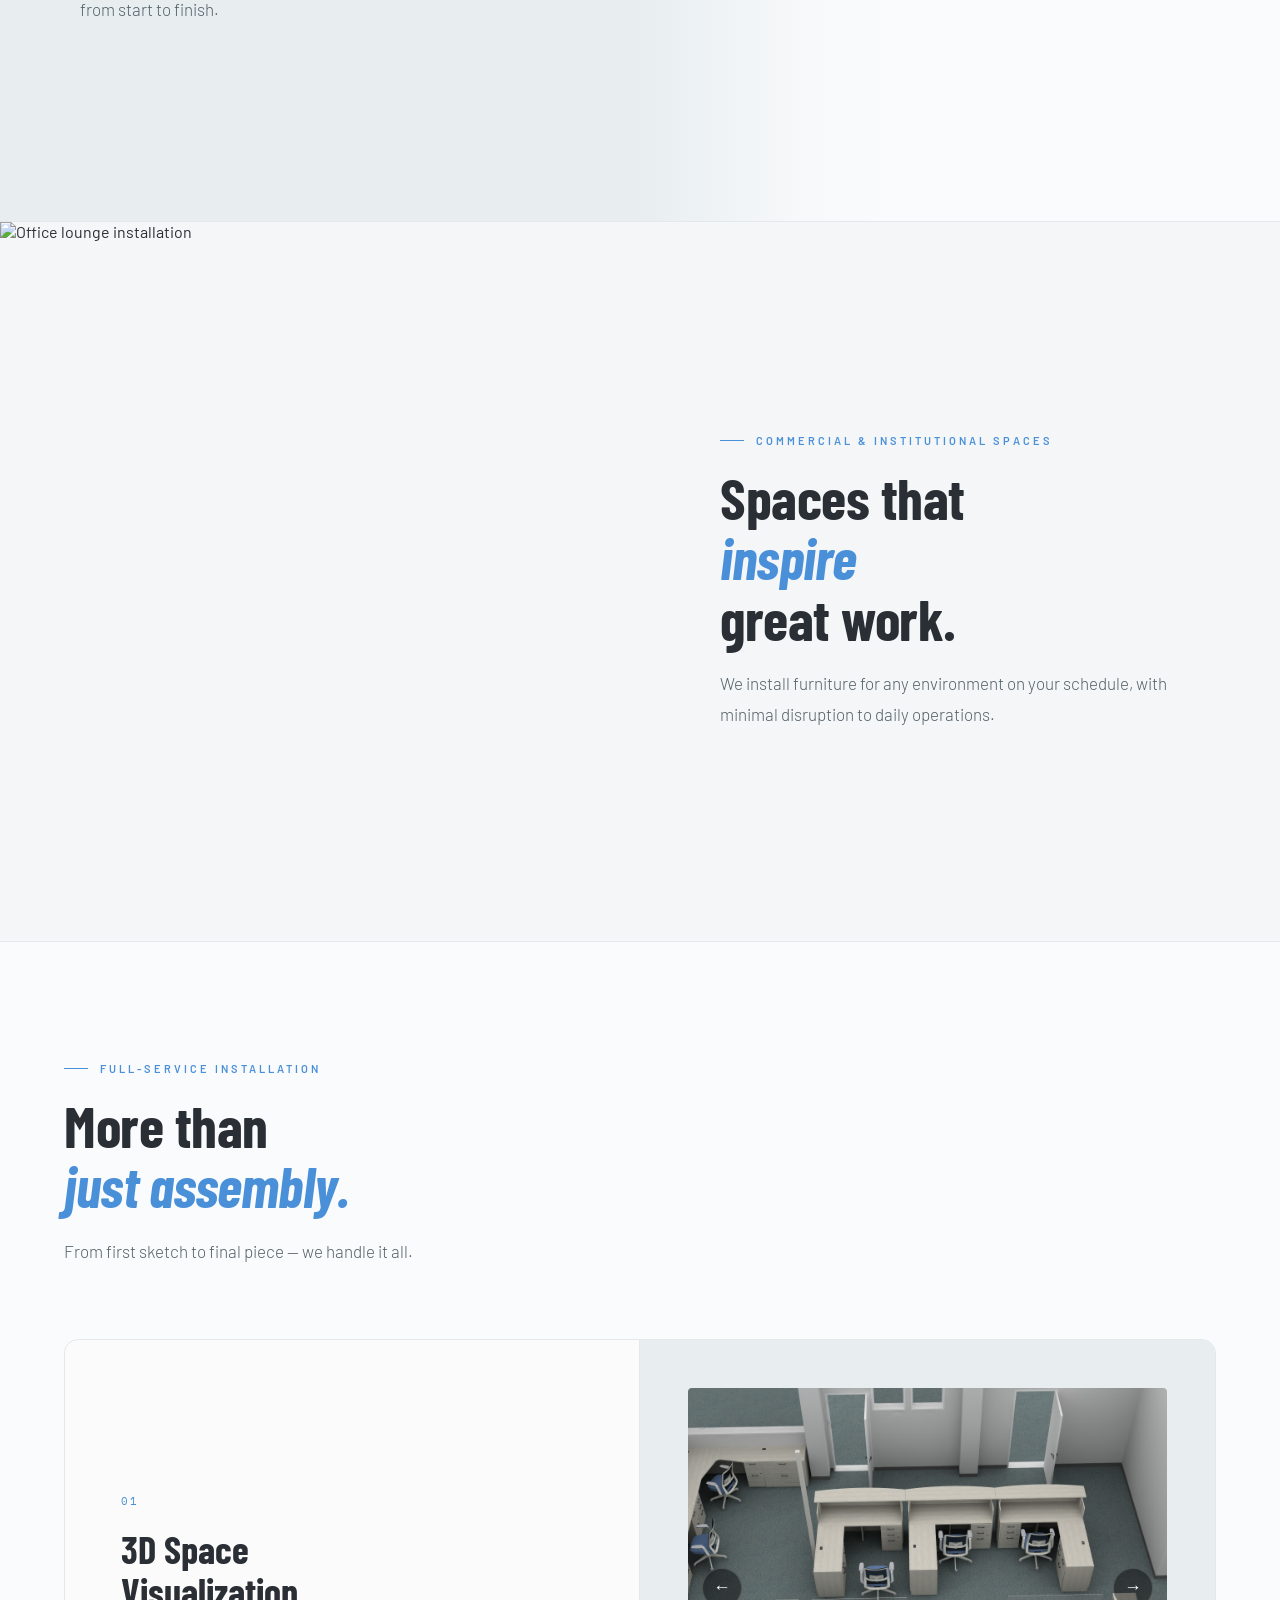
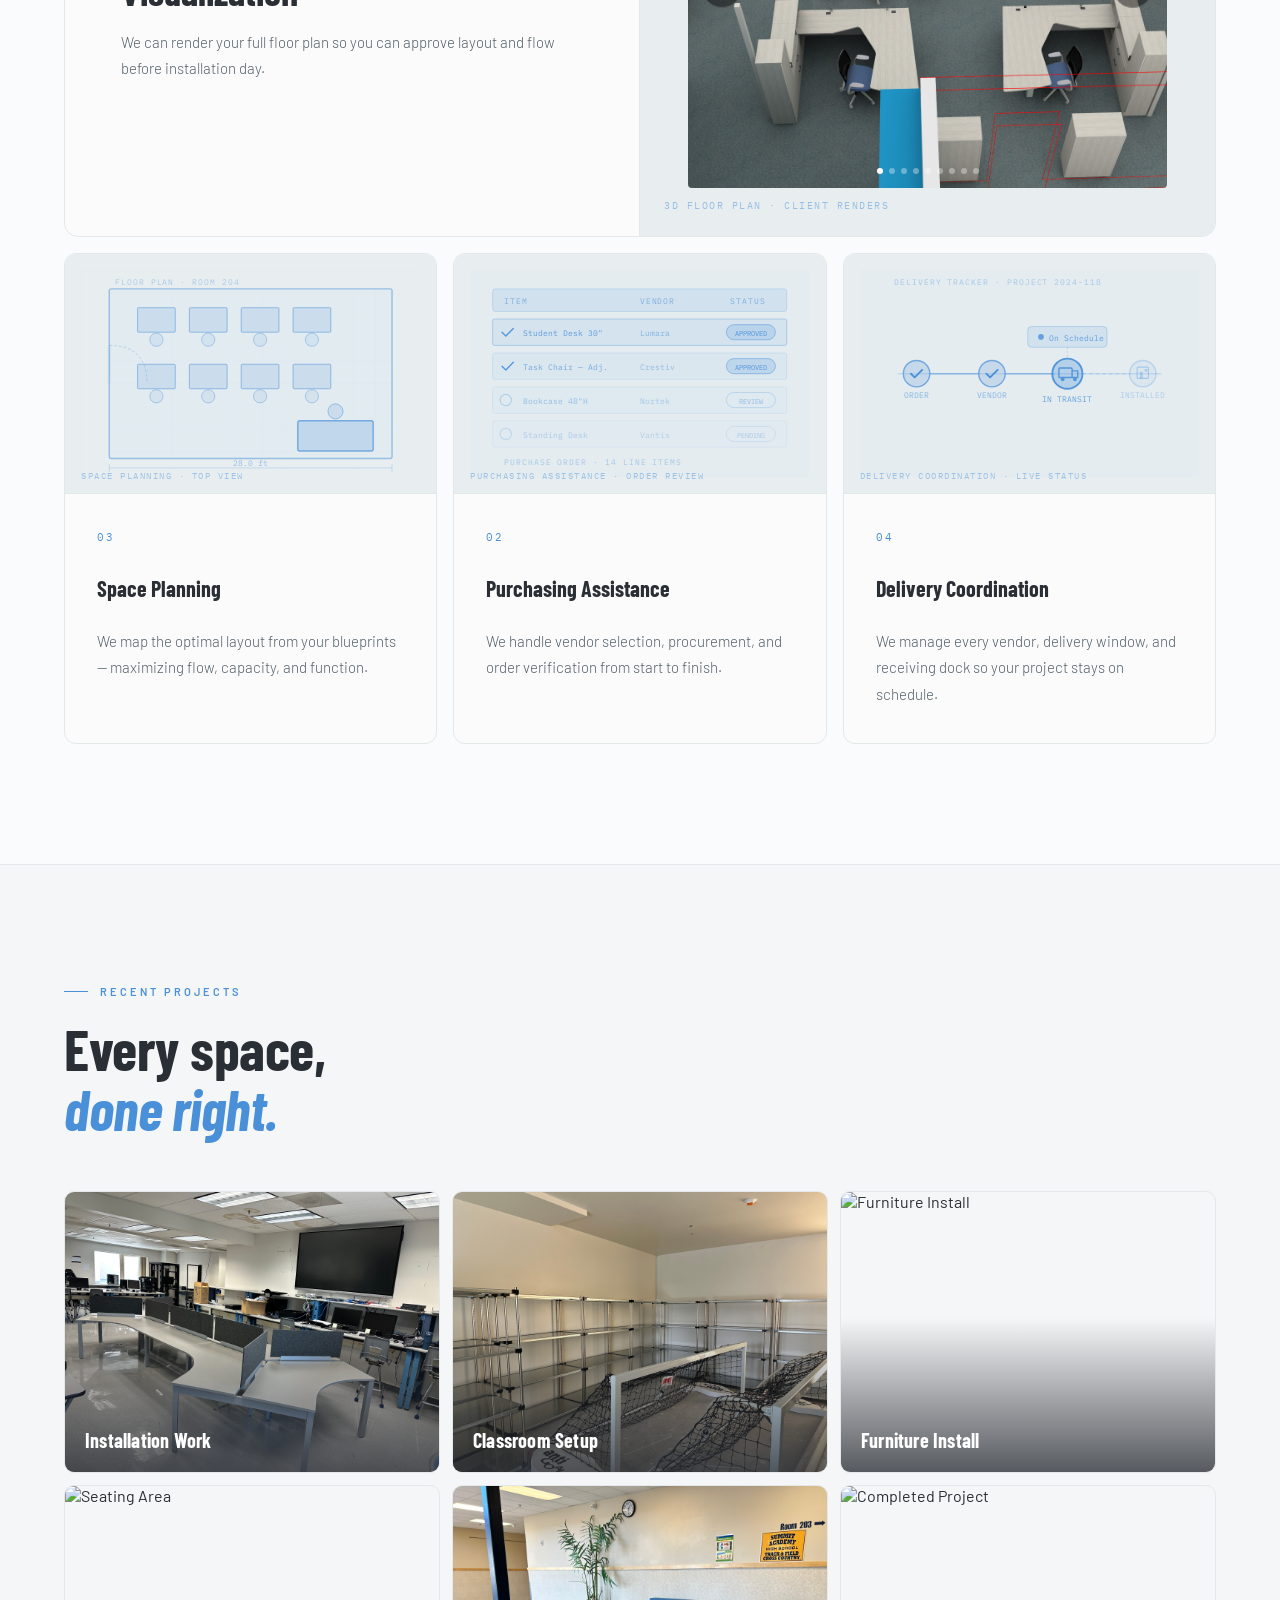
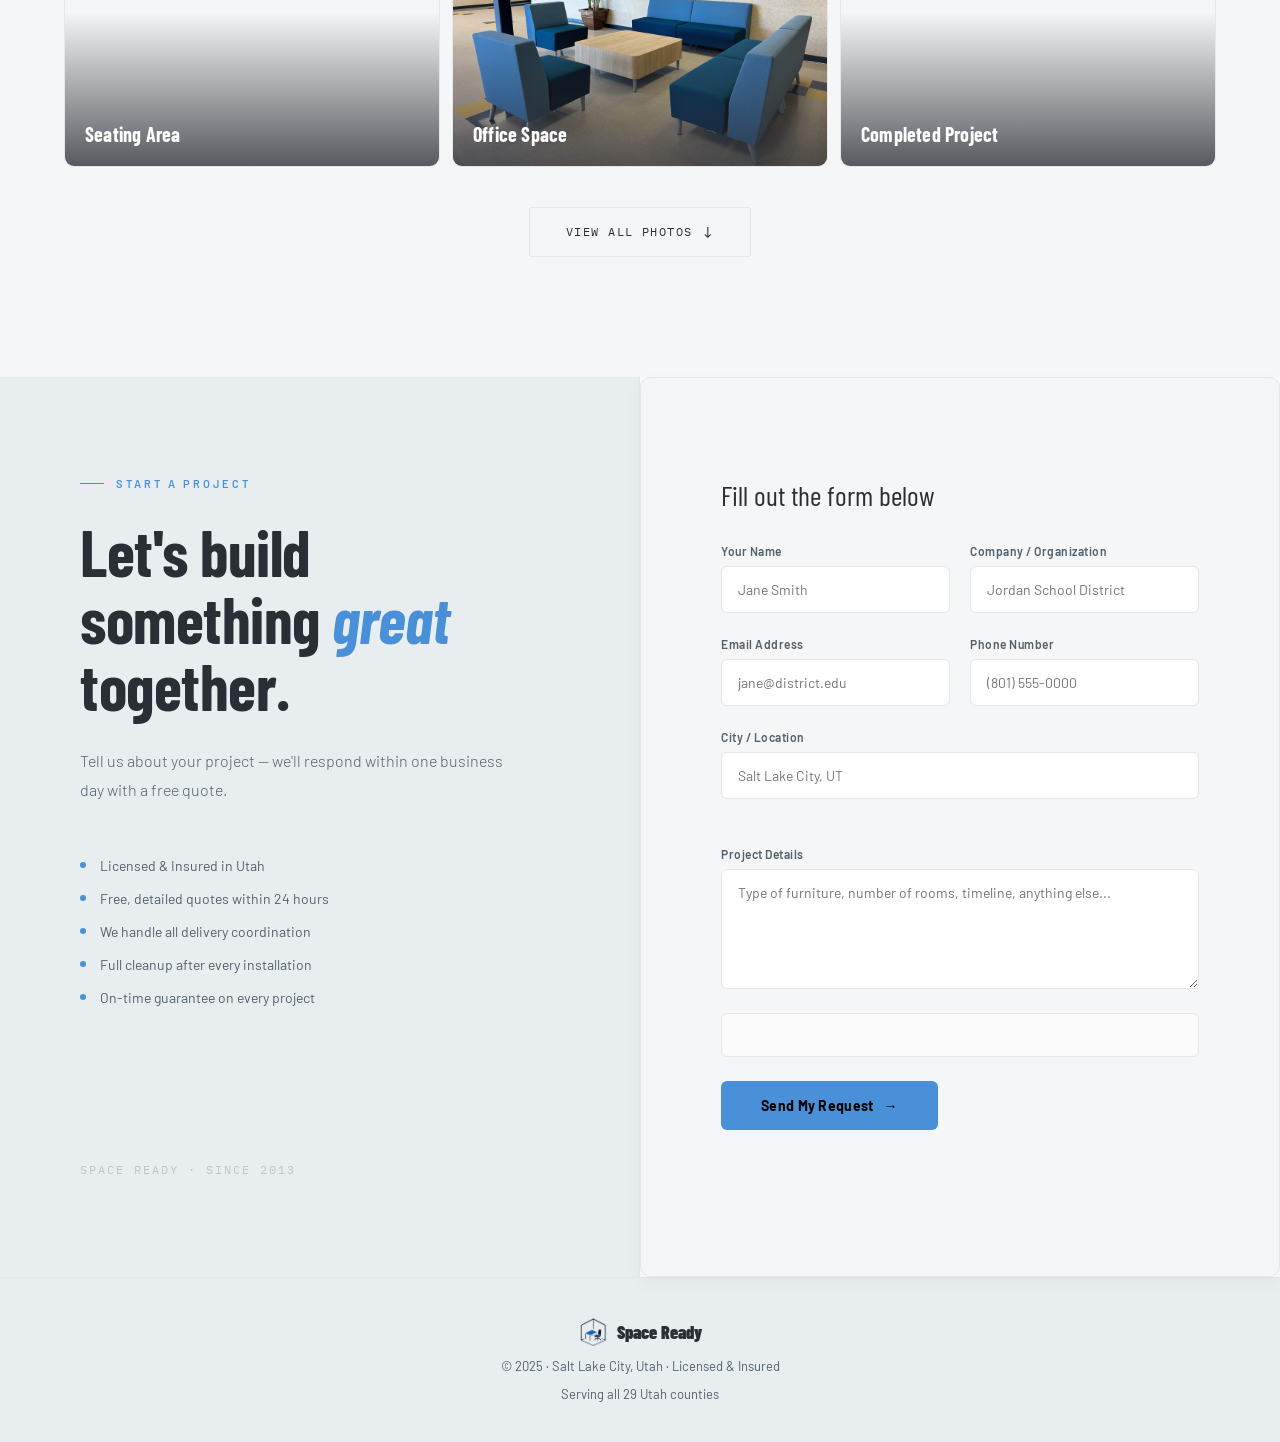
==== commit ebe53f8f: "Update index.html" ====
--- a/index.html
+++ b/index.html
@@ -45,10 +45,6 @@
     <div class="hero-actions">
       <a href="#contact" class="btn-gold">Get a Free Quote <span>→</span></a>
     </div>
-  </div>
-  <div class="hero-scroll">
-    <span>Scroll</span>
-    <div class="scroll-track"></div>
   </div>
 </section>
 
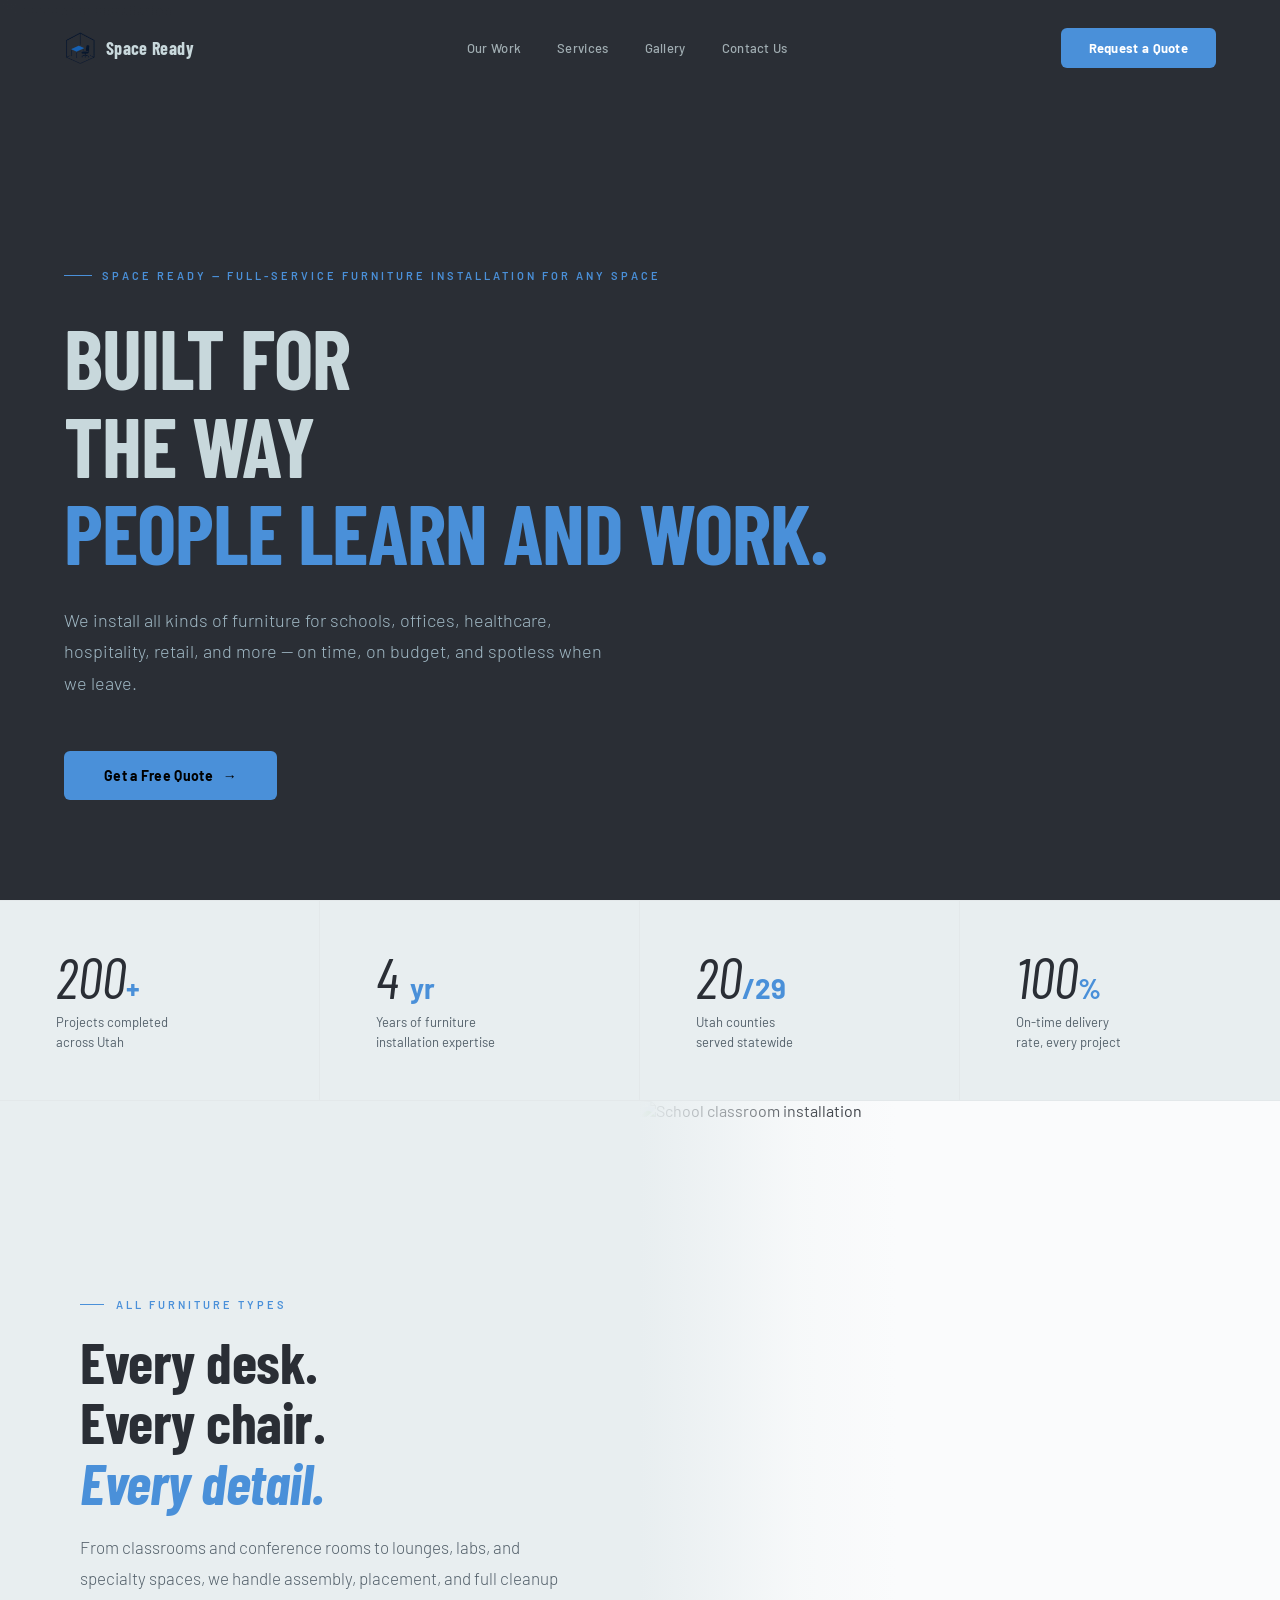
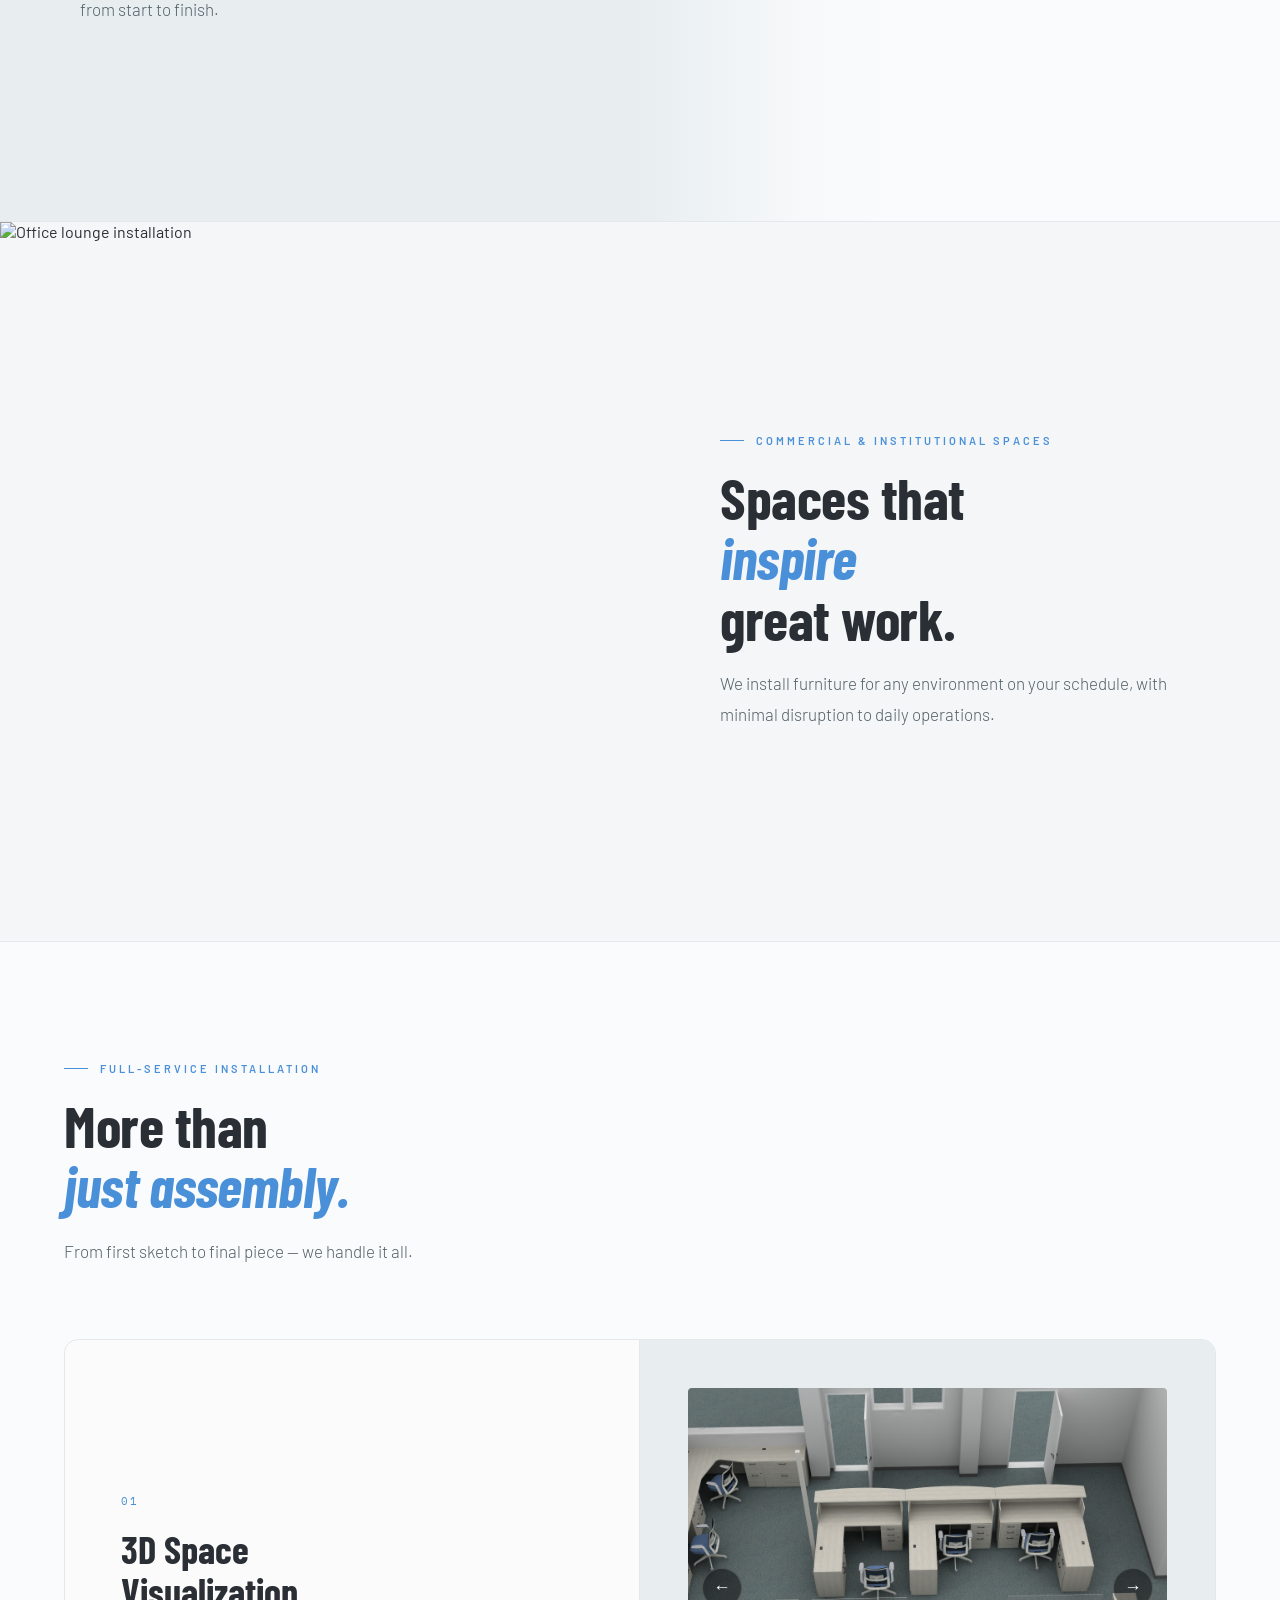
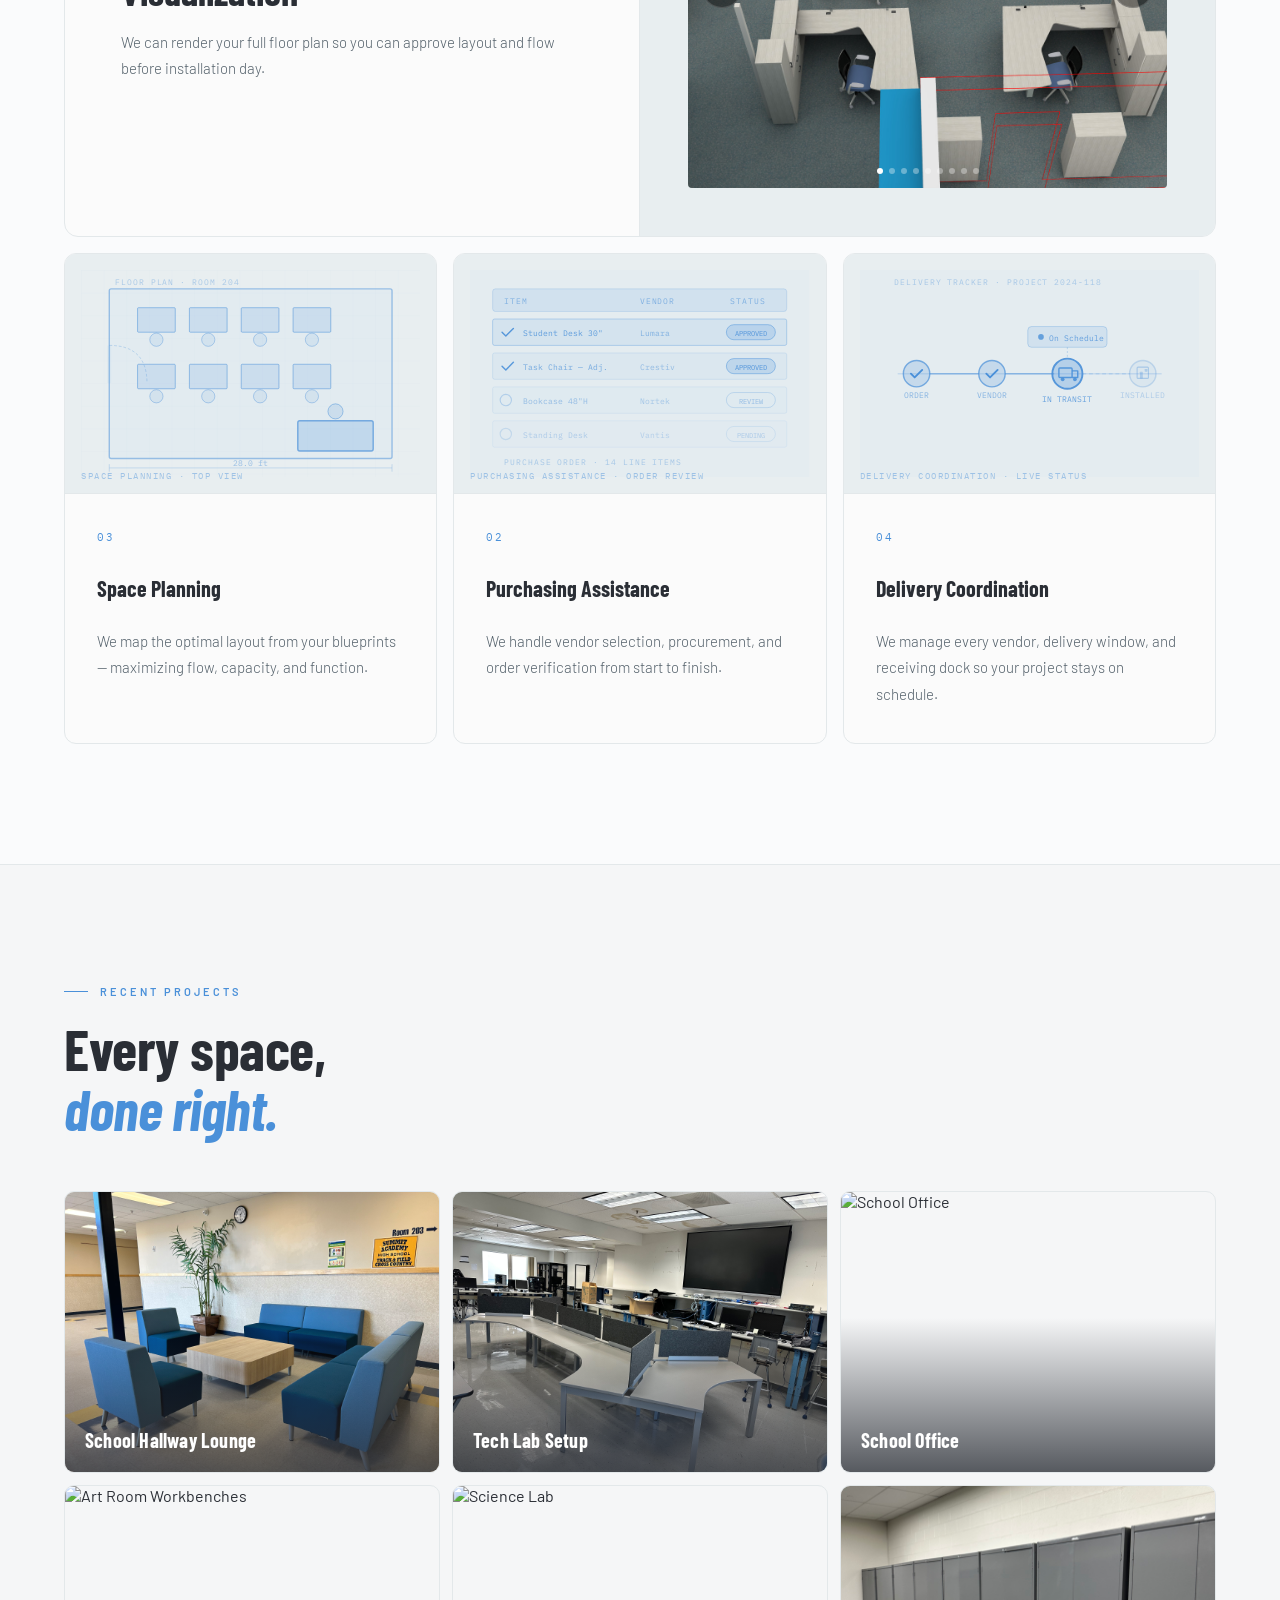
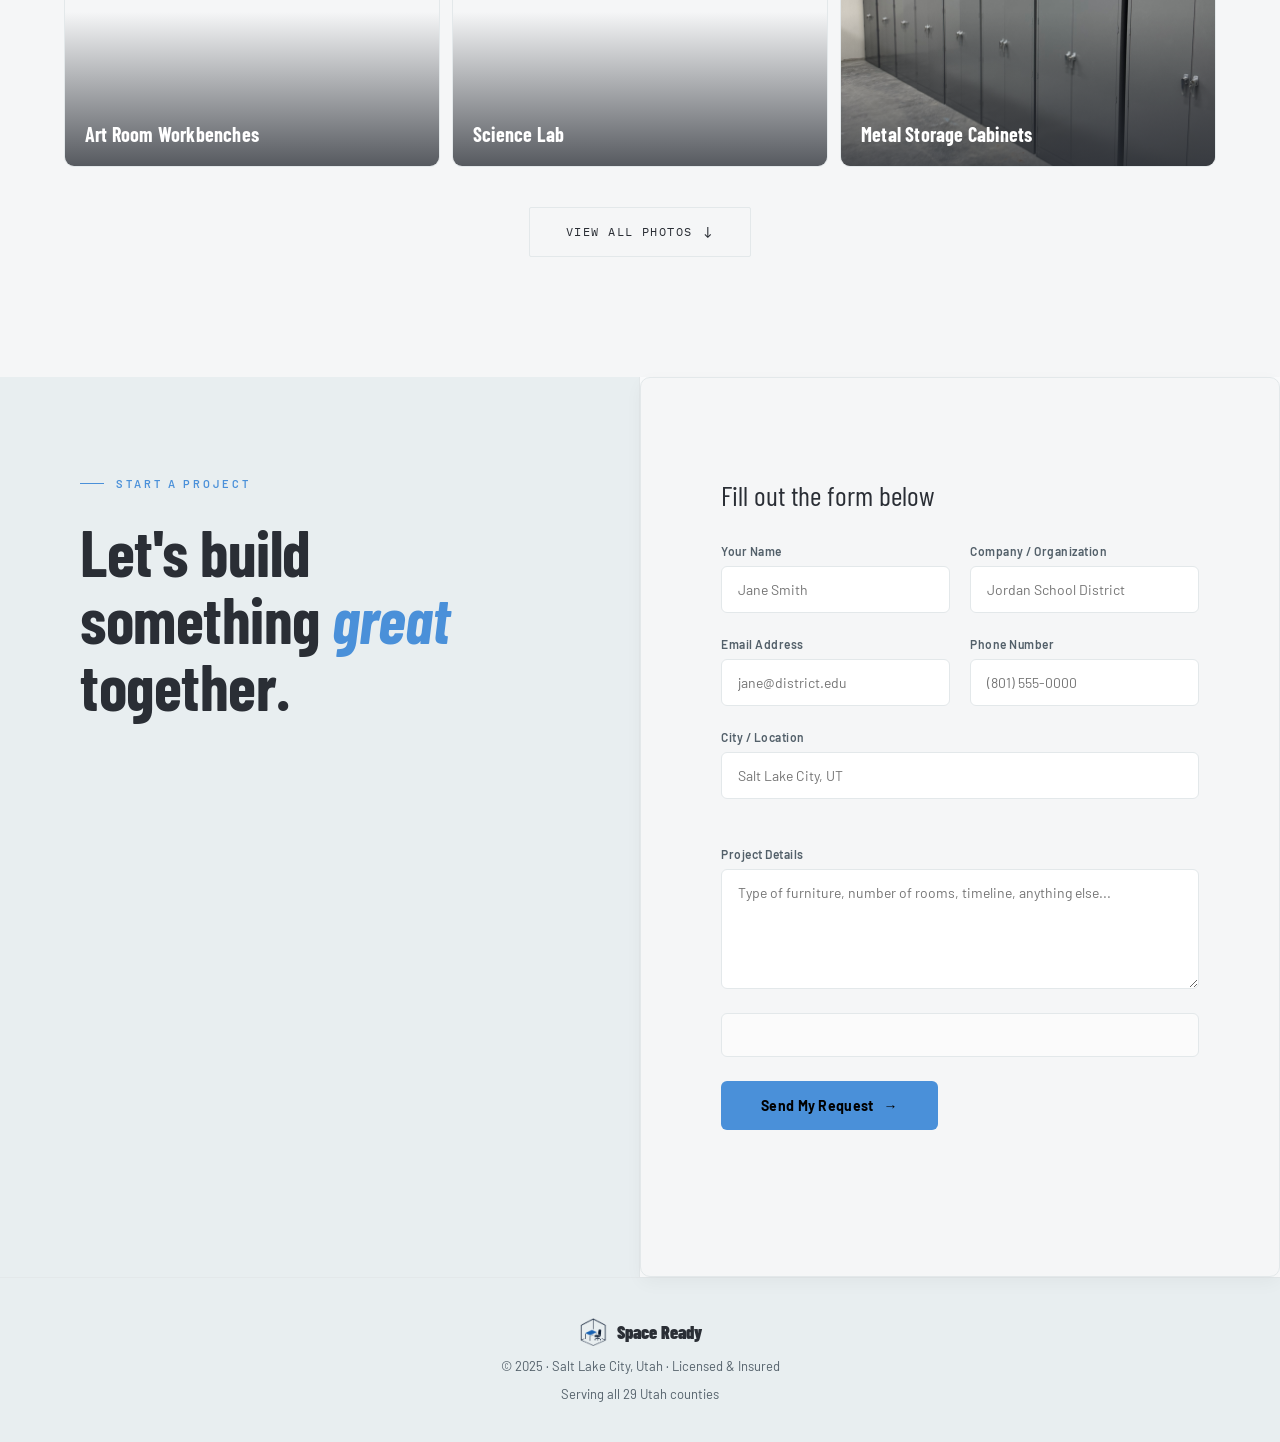
==== commit 1da20909: "Update index.html" ====
--- a/index.html
+++ b/index.html
@@ -30,7 +30,7 @@
 <section class="hero">
   <div class="hero-bg"></div>
   <div class="hero-img-layer">
-    <div><img src="images/main/hero-lounge-bright.jpg" alt="Lounge installation"></div>
+    <div><img src="images/gallery/gallery-18.jpg" alt="School lounge installation"></div>
     <div><img src="images/main/hero-classroom-wide.jpg" alt="Classroom installation"></div>
   </div>
   <div class="hero-overlay"></div>
@@ -55,7 +55,7 @@
     <div class="metric-label">Projects completed<br>across Utah</div>
   </div>
   <div class="metric reveal rd1">
-    <div class="metric-val">8 <span>yr</span></div>
+    <div class="metric-val">4 <span>yr</span></div>
     <div class="metric-label">Years of furniture<br>installation expertise</div>
   </div>
   <div class="metric reveal rd2">
@@ -128,14 +128,13 @@
           <img class="render-slide" src="images/renders/render-07.jpeg" alt="Render view 4">
           <img class="render-slide" src="images/renders/render-08.jpeg" alt="Render view 5">
           <img class="render-slide" src="images/renders/render-09.jpeg" alt="Render view 6">
-          <img class="render-slide" src="images/renders/render-10.jpeg" alt="Render view 7">
+          <img class="render-slide" src="images/renders/render-02.jpeg" alt="Render view 7">
           <img class="render-slide" src="images/renders/render-03.jpeg" alt="Render view 8">
         </div>
         <button class="render-prev" id="render-prev" aria-label="Previous render">&#8592;</button>
         <button class="render-next" id="render-next" aria-label="Next render">&#8594;</button>
         <div class="render-dots" id="render-dots"></div>
       </div>
-      <div class="iso-label">3D Floor Plan · Client Renders</div>
     </div>
   </div>
 
@@ -314,126 +313,177 @@
     <h2 class="section-h2 reveal rd1">Every space,<br><em>done right.</em></h2>
   </div>
   <div class="gallery-grid reveal rd1" id="gallery-grid">
-    <div class="gallery-item" data-label="Installation Work">
-      <img src="images/gallery/gallery-03.jpg" alt="Installation Work">
-      <div class="gallery-overlay"></div>
-      <div class="gallery-label">Installation Work</div>
-    </div>
-    <div class="gallery-item" data-label="Classroom Setup">
-      <img src="images/gallery/gallery-04.jpg" alt="Classroom Setup">
+    <div class="gallery-item" data-label="School Hallway Lounge">
+      <img src="images/gallery/gallery-19.jpg" alt="School Hallway Lounge">
+      <div class="gallery-overlay"></div>
+      <div class="gallery-label">School Hallway Lounge</div>
+    </div>
+    <div class="gallery-item" data-label="Tech Lab Setup">
+      <img src="images/gallery/gallery-03.jpg" alt="Tech Lab Setup">
+      <div class="gallery-overlay"></div>
+      <div class="gallery-label">Tech Lab Setup</div>
+    </div>
+    <div class="gallery-item" data-label="School Office">
+      <img src="images/gallery/gallery-22.jpg" alt="School Office">
+      <div class="gallery-overlay"></div>
+      <div class="gallery-label">School Office</div>
+    </div>
+    <div class="gallery-item" data-label="Art Room Workbenches">
+      <img src="images/gallery/gallery-01.jpg" alt="Art Room Workbenches">
+      <div class="gallery-overlay"></div>
+      <div class="gallery-label">Art Room Workbenches</div>
+    </div>
+    <div class="gallery-item" data-label="Science Lab">
+      <img src="images/gallery/gallery-02.jpg" alt="Science Lab">
+      <div class="gallery-overlay"></div>
+      <div class="gallery-label">Science Lab</div>
+    </div>
+    <div class="gallery-item" data-label="Metal Storage Cabinets">
+      <img src="images/gallery/gallery-06.jpg" alt="Metal Storage Cabinets">
+      <div class="gallery-overlay"></div>
+      <div class="gallery-label">Metal Storage Cabinets</div>
+    </div>
+    <!-- hidden extras — shown on "View All" -->
+
+    <div class="gallery-item gallery-extra" data-label="Chair Assembly Carts">
+      <img src="images/gallery/gallery-07.jpg" alt="Chair Assembly Carts">
+      <div class="gallery-overlay"></div>
+      <div class="gallery-label">Chair Assembly Carts</div>
+    </div>
+    <div class="gallery-item gallery-extra" data-label="Training Room">
+      <img src="images/gallery/gallery-08.jpg" alt="Training Room">
+      <div class="gallery-overlay"></div>
+      <div class="gallery-label">Training Room</div>
+    </div>
+    <div class="gallery-item gallery-extra" data-label="Storage Shelving">
+      <img src="images/gallery/gallery-04.jpg" alt="Storage Shelving">
+      <div class="gallery-overlay"></div>
+      <div class="gallery-label">Storage Shelving</div>
+    </div>
+    <div class="gallery-item gallery-extra" data-label="Training Room — Wide View">
+      <img src="images/gallery/gallery-09.jpg" alt="Training Room — Wide View">
+      <div class="gallery-overlay"></div>
+      <div class="gallery-label">Training Room — Wide View</div>
+    </div>
+    <div class="gallery-item gallery-extra" data-label="Small Group Classroom">
+      <img src="images/gallery/gallery-10.jpg" alt="Small Group Classroom">
+      <div class="gallery-overlay"></div>
+      <div class="gallery-label">Small Group Classroom</div>
+    </div>
+    <div class="gallery-item gallery-extra" data-label="Wire Storage Carts">
+      <img src="images/gallery/gallery-05.jpg" alt="Wire Storage Carts">
+      <div class="gallery-overlay"></div>
+      <div class="gallery-label">Wire Storage Carts</div>
+    </div>
+    <div class="gallery-item gallery-extra" data-label="Music Room">
+      <img src="images/gallery/gallery-11.jpg" alt="Music Room">
+      <div class="gallery-overlay"></div>
+      <div class="gallery-label">Music Room</div>
+    </div>
+    <div class="gallery-item gallery-extra" data-label="Classroom with Navy Chairs">
+      <img src="images/gallery/gallery-13.jpg" alt="Classroom with Navy Chairs">
+      <div class="gallery-overlay"></div>
+      <div class="gallery-label">Classroom with Navy Chairs</div>
+    </div>
+    <div class="gallery-item gallery-extra" data-label="Conference Room">
+      <img src="images/gallery/gallery-14.jpg" alt="Conference Room">
+      <div class="gallery-overlay"></div>
+      <div class="gallery-label">Conference Room</div>
+    </div>
+    <div class="gallery-item gallery-extra" data-label="Study Booth Pod">
+      <img src="images/gallery/gallery-15.jpg" alt="Study Booth Pod">
+      <div class="gallery-overlay"></div>
+      <div class="gallery-label">Study Booth Pod</div>
+    </div>
+    <div class="gallery-item gallery-extra" data-label="Full Classroom">
+      <img src="images/gallery/gallery-16.jpg" alt="Full Classroom">
+      <div class="gallery-overlay"></div>
+      <div class="gallery-label">Full Classroom</div>
+    </div>
+    <div class="gallery-item gallery-extra" data-label="Collaborative Classroom">
+      <img src="images/gallery/gallery-12.jpg" alt="Collaborative Classroom">
+      <div class="gallery-overlay"></div>
+      <div class="gallery-label">Collaborative Classroom</div>
+    </div>
+    <div class="gallery-item gallery-extra" data-label="Flexible Classroom">
+      <img src="images/gallery/gallery-17.jpg" alt="Flexible Classroom">
+      <div class="gallery-overlay"></div>
+      <div class="gallery-label">Flexible Classroom</div>
+    </div>
+    <div class="gallery-item gallery-extra" data-label="University Commons">
+      <img src="images/gallery/gallery-18.jpg" alt="University Commons">
+      <div class="gallery-overlay"></div>
+      <div class="gallery-label">University Commons</div>
+    </div>
+    <div class="gallery-item gallery-extra" data-label="Hallway Lounge">
+      <img src="images/gallery/gallery-20.jpg" alt="Hallway Lounge">
+      <div class="gallery-overlay"></div>
+      <div class="gallery-label">Hallway Lounge</div>
+    </div>
+    <div class="gallery-item gallery-extra" data-label="School Commons">
+      <img src="images/gallery/gallery-21.jpg" alt="School Commons">
+      <div class="gallery-overlay"></div>
+      <div class="gallery-label">School Commons</div>
+    </div>
+    <div class="gallery-item gallery-extra" data-label="Office Workstations">
+      <img src="images/gallery/gallery-23.jpg" alt="Office Workstations">
+      <div class="gallery-overlay"></div>
+      <div class="gallery-label">Office Workstations</div>
+    </div>
+    <div class="gallery-item gallery-extra" data-label="Art Room — Full View">
+      <img src="images/gallery/gallery-24.jpg" alt="Art Room — Full View">
+      <div class="gallery-overlay"></div>
+      <div class="gallery-label">Art Room — Full View</div>
+    </div>
+    <div class="gallery-item gallery-extra" data-label="Booth Seating">
+      <img src="images/gallery/gallery-25.jpg" alt="Booth Seating">
+      <div class="gallery-overlay"></div>
+      <div class="gallery-label">Booth Seating</div>
+    </div>
+    <div class="gallery-item gallery-extra" data-label="Circular Sofa">
+      <img src="images/gallery/gallery-26.jpg" alt="Circular Sofa">
+      <div class="gallery-overlay"></div>
+      <div class="gallery-label">Circular Sofa</div>
+    </div>
+    <div class="gallery-item gallery-extra" data-label="Classroom Desks">
+      <img src="images/gallery/gallery-27.jpg" alt="Classroom Desks">
+      <div class="gallery-overlay"></div>
+      <div class="gallery-label">Classroom Desks</div>
+    </div>
+    <div class="gallery-item gallery-extra" data-label="Classroom Setup">
+      <img src="images/gallery/gallery-28.jpg" alt="Classroom Setup">
       <div class="gallery-overlay"></div>
       <div class="gallery-label">Classroom Setup</div>
     </div>
-    <div class="gallery-item" data-label="Furniture Install">
-      <img src="images/gallery/gallery-05.jpg" alt="Furniture Install">
-      <div class="gallery-overlay"></div>
-      <div class="gallery-label">Furniture Install</div>
-    </div>
-    <div class="gallery-item" data-label="Seating Area">
-      <img src="images/gallery/gallery-12.jpg" alt="Seating Area">
-      <div class="gallery-overlay"></div>
-      <div class="gallery-label">Seating Area</div>
-    </div>
-    <div class="gallery-item" data-label="Office Space">
-      <img src="images/gallery/gallery-19.jpg" alt="Office Space">
-      <div class="gallery-overlay"></div>
-      <div class="gallery-label">Office Space</div>
-    </div>
-    <div class="gallery-item" data-label="Completed Project">
-      <img src="images/gallery/gallery-22.jpg" alt="Completed Project">
-      <div class="gallery-overlay"></div>
-      <div class="gallery-label">Completed Project</div>
-    </div>
-    <!-- hidden extras — shown on "View All" -->
-    <div class="gallery-item gallery-extra" data-label="Setup Detail">
-      <img src="images/gallery/gallery-01.jpg" alt="Setup Detail">
-      <div class="gallery-overlay"></div>
-      <div class="gallery-label">Setup Detail</div>
-    </div>
-    <div class="gallery-item gallery-extra" data-label="Assembly">
-      <img src="images/gallery/gallery-02.jpg" alt="Assembly">
-      <div class="gallery-overlay"></div>
-      <div class="gallery-label">Assembly</div>
-    </div>
-    <div class="gallery-item gallery-extra" data-label="Installation">
-      <img src="images/gallery/gallery-06.jpg" alt="Installation">
-      <div class="gallery-overlay"></div>
-      <div class="gallery-label">Installation</div>
-    </div>
-    <div class="gallery-item gallery-extra" data-label="Furniture Detail">
-      <img src="images/gallery/gallery-07.jpg" alt="Furniture Detail">
-      <div class="gallery-overlay"></div>
-      <div class="gallery-label">Furniture Detail</div>
-    </div>
-    <div class="gallery-item gallery-extra" data-label="Project Site">
-      <img src="images/gallery/gallery-08.jpg" alt="Project Site">
-      <div class="gallery-overlay"></div>
-      <div class="gallery-label">Project Site</div>
-    </div>
-    <div class="gallery-item gallery-extra" data-label="Space Planning">
-      <img src="images/gallery/gallery-09.jpg" alt="Space Planning">
-      <div class="gallery-overlay"></div>
-      <div class="gallery-label">Space Planning</div>
-    </div>
-    <div class="gallery-item gallery-extra" data-label="Classroom">
-      <img src="images/gallery/gallery-10.jpg" alt="Classroom">
-      <div class="gallery-overlay"></div>
-      <div class="gallery-label">Classroom</div>
-    </div>
-    <div class="gallery-item gallery-extra" data-label="Workspace">
-      <img src="images/gallery/gallery-11.jpg" alt="Workspace">
-      <div class="gallery-overlay"></div>
-      <div class="gallery-label">Workspace</div>
-    </div>
-    <div class="gallery-item gallery-extra" data-label="Seating">
-      <img src="images/gallery/gallery-13.jpg" alt="Seating">
-      <div class="gallery-overlay"></div>
-      <div class="gallery-label">Seating</div>
-    </div>
-    <div class="gallery-item gallery-extra" data-label="Install Detail">
-      <img src="images/gallery/gallery-14.jpg" alt="Install Detail">
-      <div class="gallery-overlay"></div>
-      <div class="gallery-label">Install Detail</div>
-    </div>
-    <div class="gallery-item gallery-extra" data-label="Completed Space">
-      <img src="images/gallery/gallery-15.jpg" alt="Completed Space">
-      <div class="gallery-overlay"></div>
-      <div class="gallery-label">Completed Space</div>
-    </div>
-    <div class="gallery-item gallery-extra" data-label="Finished Install">
-      <img src="images/gallery/gallery-16.jpg" alt="Finished Install">
-      <div class="gallery-overlay"></div>
-      <div class="gallery-label">Finished Install</div>
-    </div>
-    <div class="gallery-item gallery-extra" data-label="Workspace Setup">
-      <img src="images/gallery/gallery-17.jpg" alt="Workspace Setup">
-      <div class="gallery-overlay"></div>
-      <div class="gallery-label">Workspace Setup</div>
-    </div>
-    <div class="gallery-item gallery-extra" data-label="Final Result">
-      <img src="images/gallery/gallery-18.jpg" alt="Final Result">
-      <div class="gallery-overlay"></div>
-      <div class="gallery-label">Final Result</div>
-    </div>
-    <div class="gallery-item gallery-extra" data-label="Office Install">
-      <img src="images/gallery/gallery-20.jpg" alt="Office Install">
-      <div class="gallery-overlay"></div>
-      <div class="gallery-label">Office Install</div>
-    </div>
-    <div class="gallery-item gallery-extra" data-label="Project Complete">
-      <img src="images/gallery/gallery-21.jpg" alt="Project Complete">
-      <div class="gallery-overlay"></div>
-      <div class="gallery-label">Project Complete</div>
-    </div>
-    <div class="gallery-item gallery-extra" data-label="Finished Space">
-      <img src="images/gallery/gallery-23.jpg" alt="Finished Space">
-      <div class="gallery-overlay"></div>
-      <div class="gallery-label">Finished Space</div>
-    </div>
-    <div class="gallery-item gallery-extra" data-label="Workbenches">
-      <img src="images/gallery/gallery-24.jpg" alt="Workbenches">
-      <div class="gallery-overlay"></div>
-      <div class="gallery-label">Workbenches</div>
+    <div class="gallery-item gallery-extra" data-label="Lounge Area">
+      <img src="images/gallery/gallery-29.jpg" alt="Lounge Area">
+      <div class="gallery-overlay"></div>
+      <div class="gallery-label">Lounge Area</div>
+    </div>
+    <div class="gallery-item gallery-extra" data-label="Modular Seating">
+      <img src="images/gallery/gallery-30.jpg" alt="Modular Seating">
+      <div class="gallery-overlay"></div>
+      <div class="gallery-label">Modular Seating</div>
+    </div>
+    <div class="gallery-item gallery-extra" data-label="Office Lounge">
+      <img src="images/gallery/gallery-31.jpg" alt="Office Lounge">
+      <div class="gallery-overlay"></div>
+      <div class="gallery-label">Office Lounge</div>
+    </div>
+    <div class="gallery-item gallery-extra" data-label="STEM Lab">
+      <img src="images/gallery/gallery-32.jpg" alt="STEM Lab">
+      <div class="gallery-overlay"></div>
+      <div class="gallery-label">STEM Lab</div>
+    </div>
+    <div class="gallery-item gallery-extra" data-label="Study Pod Booth">
+      <img src="images/gallery/gallery-33.jpg" alt="Study Pod Booth">
+      <div class="gallery-overlay"></div>
+      <div class="gallery-label">Study Pod Booth</div>
+    </div>
+    <div class="gallery-item gallery-extra" data-label="Study Pods">
+      <img src="images/gallery/gallery-34.jpg" alt="Study Pods">
+      <div class="gallery-overlay"></div>
+      <div class="gallery-label">Study Pods</div>
     </div>
   </div>
   <div class="gallery-view-all">
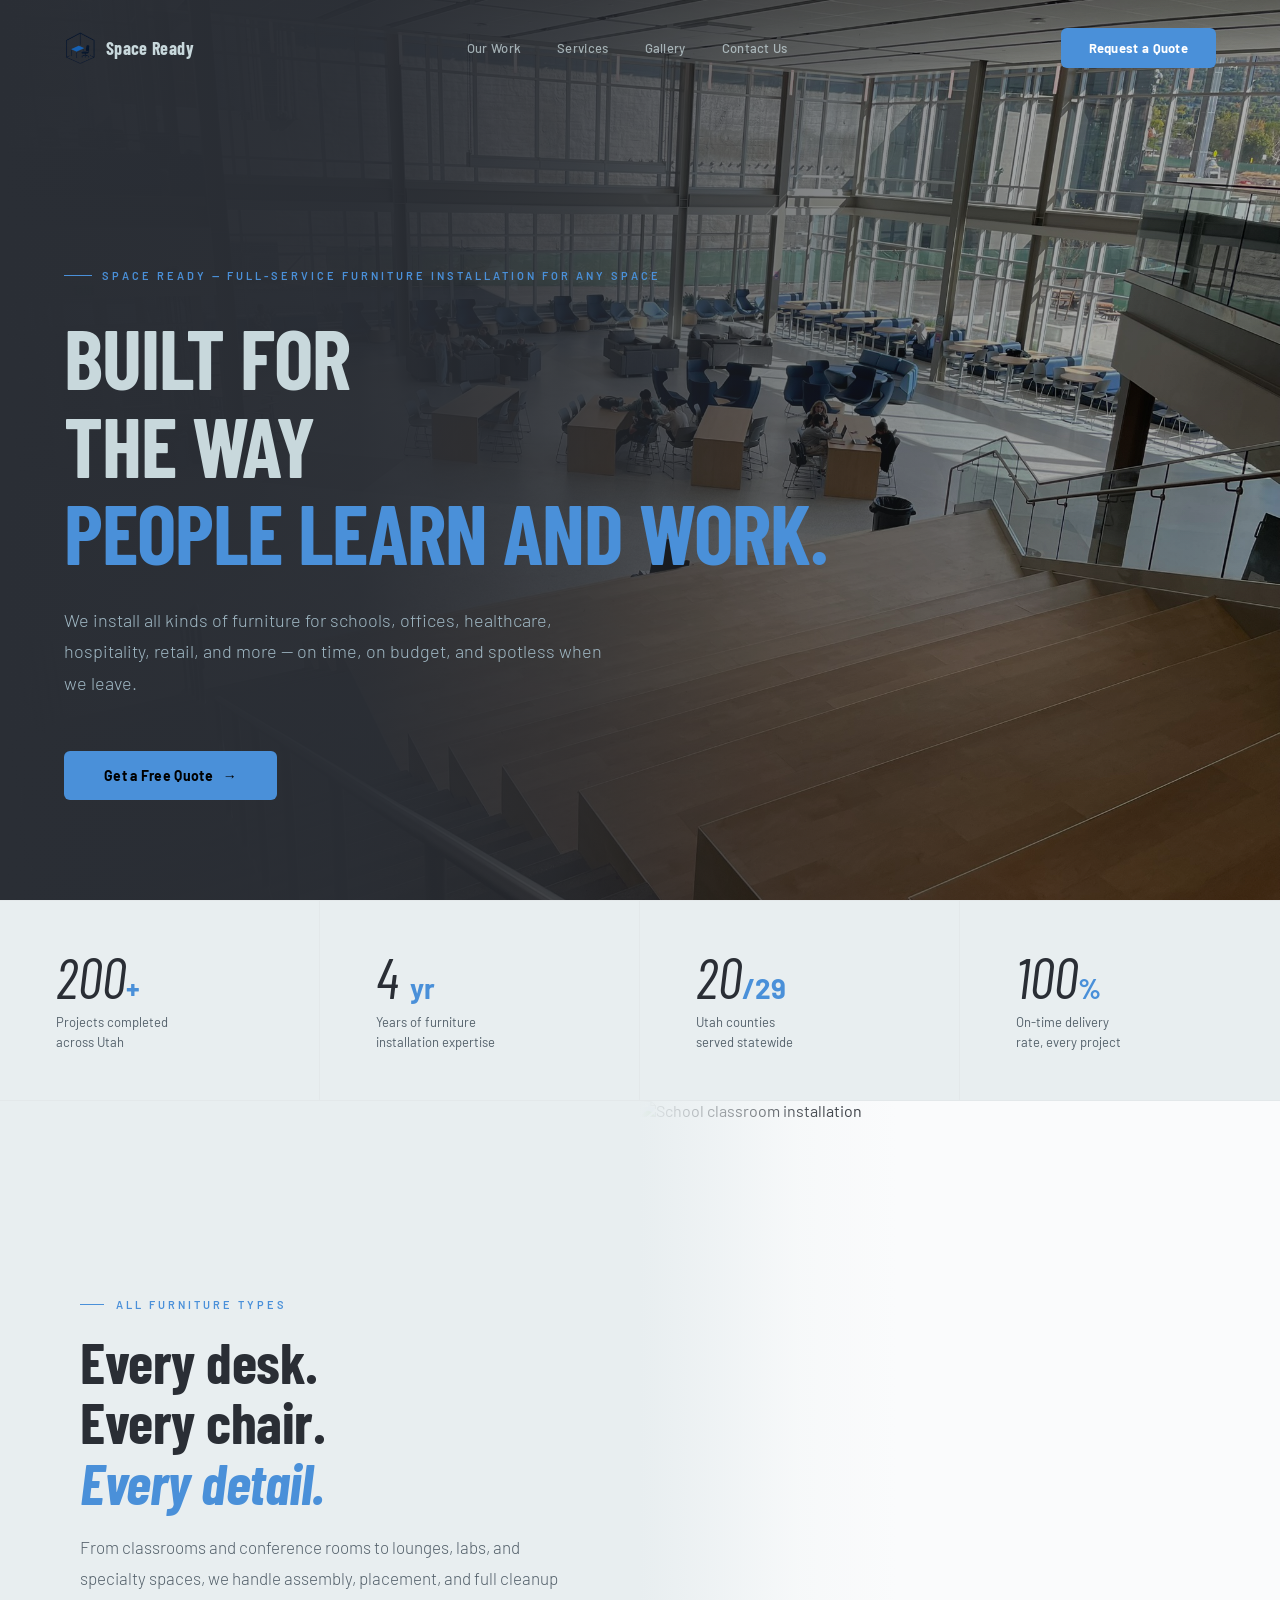
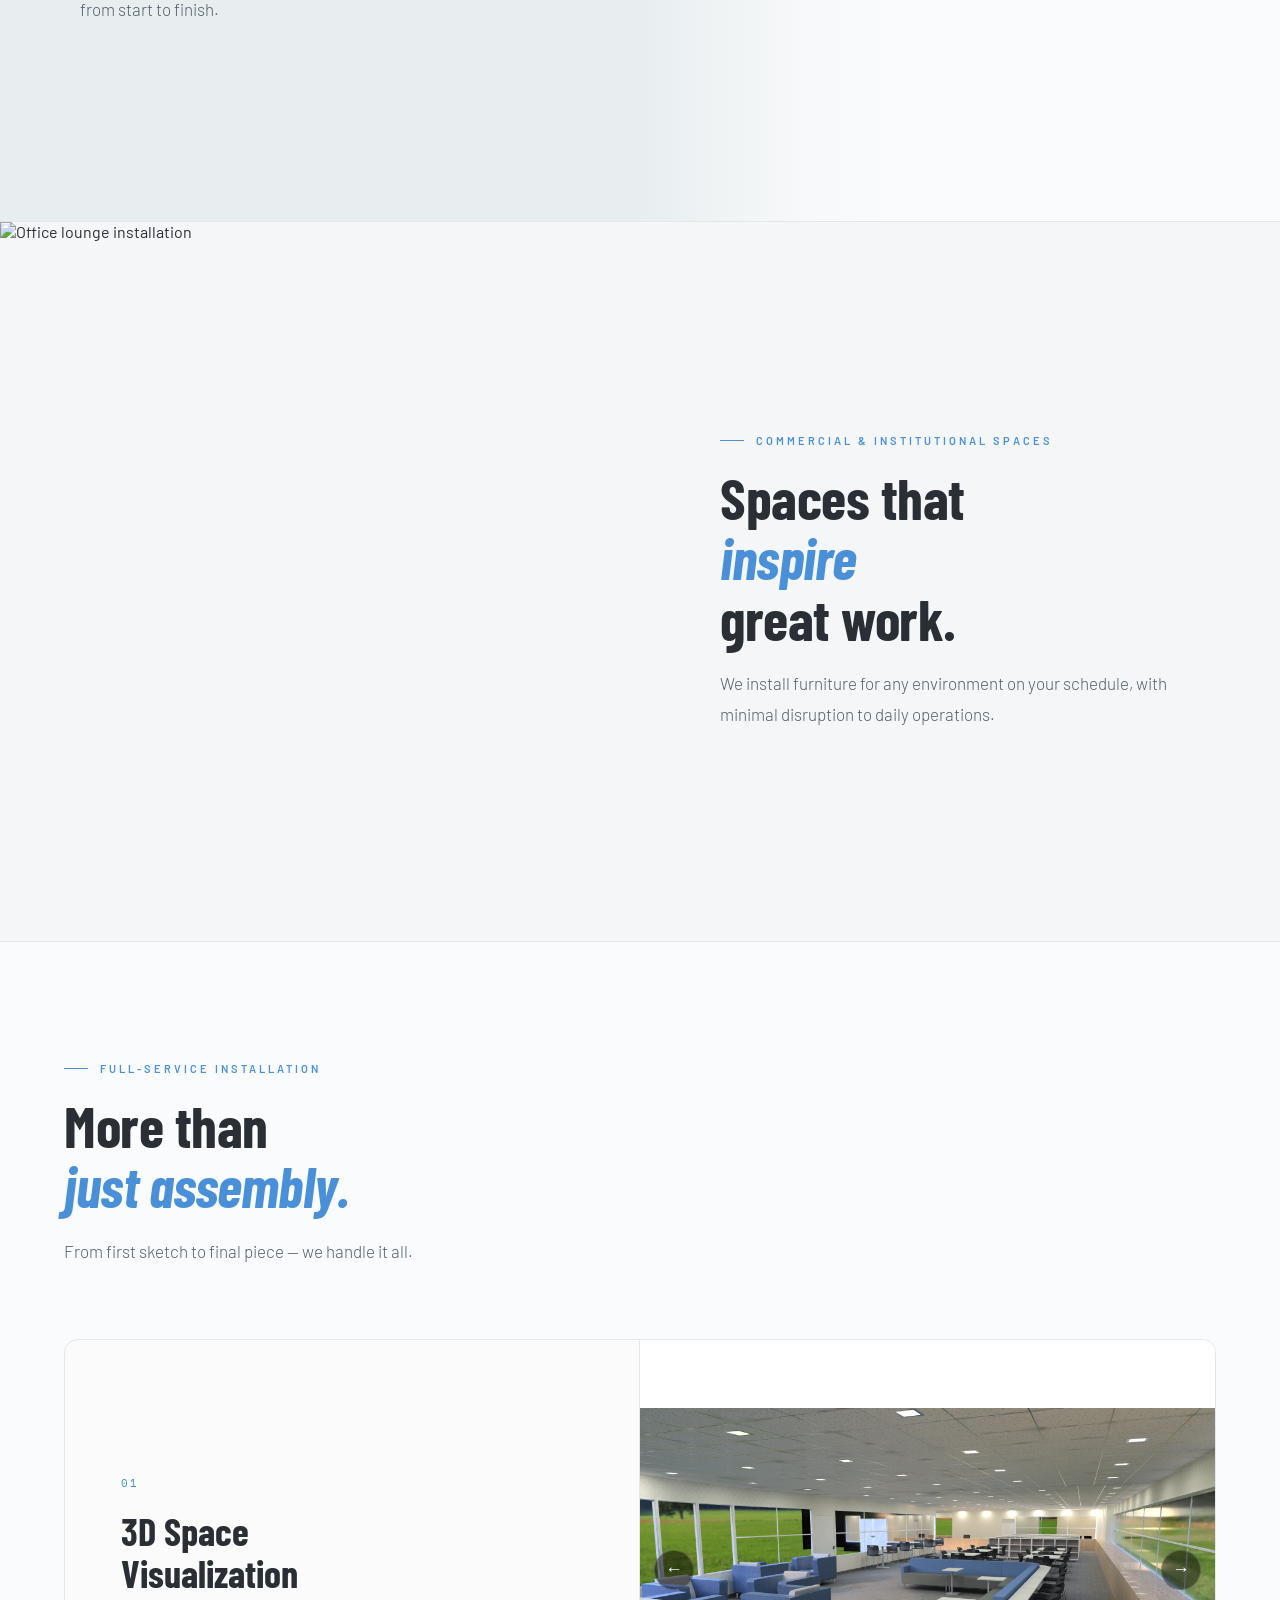
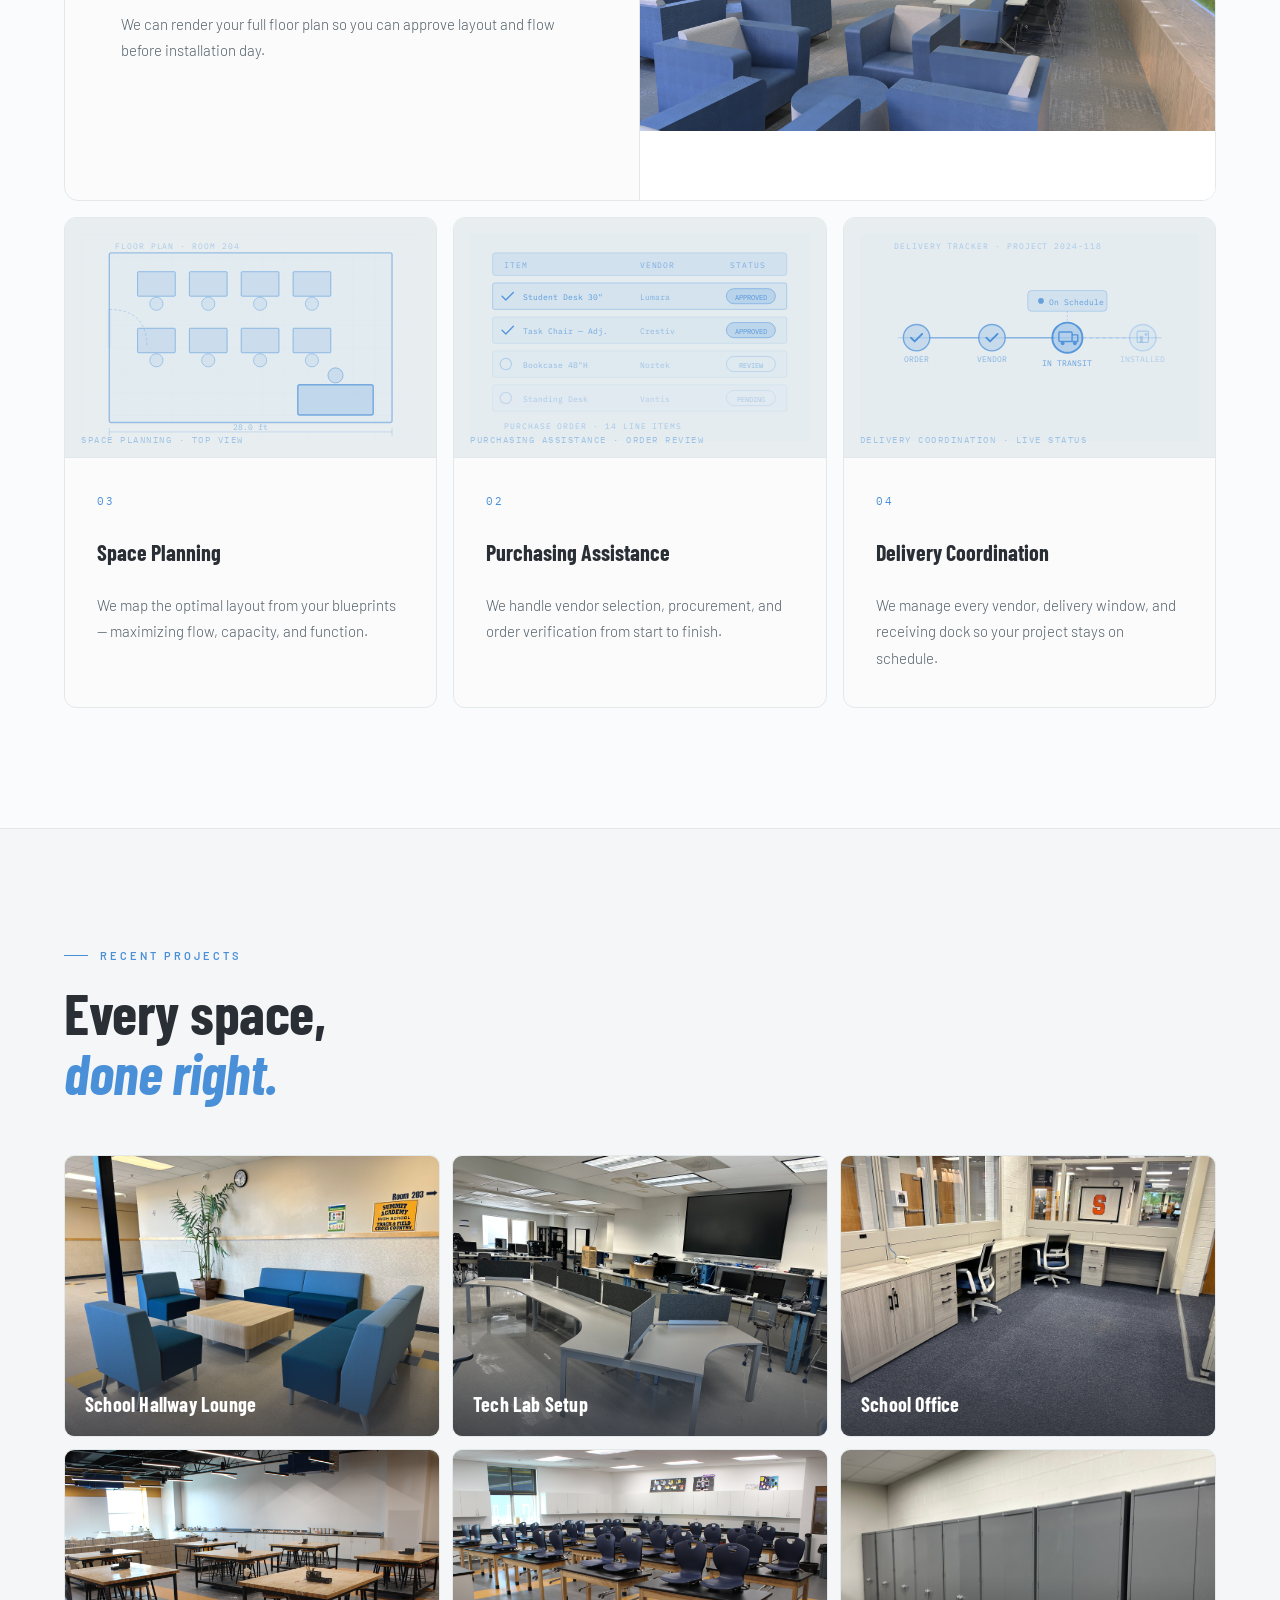
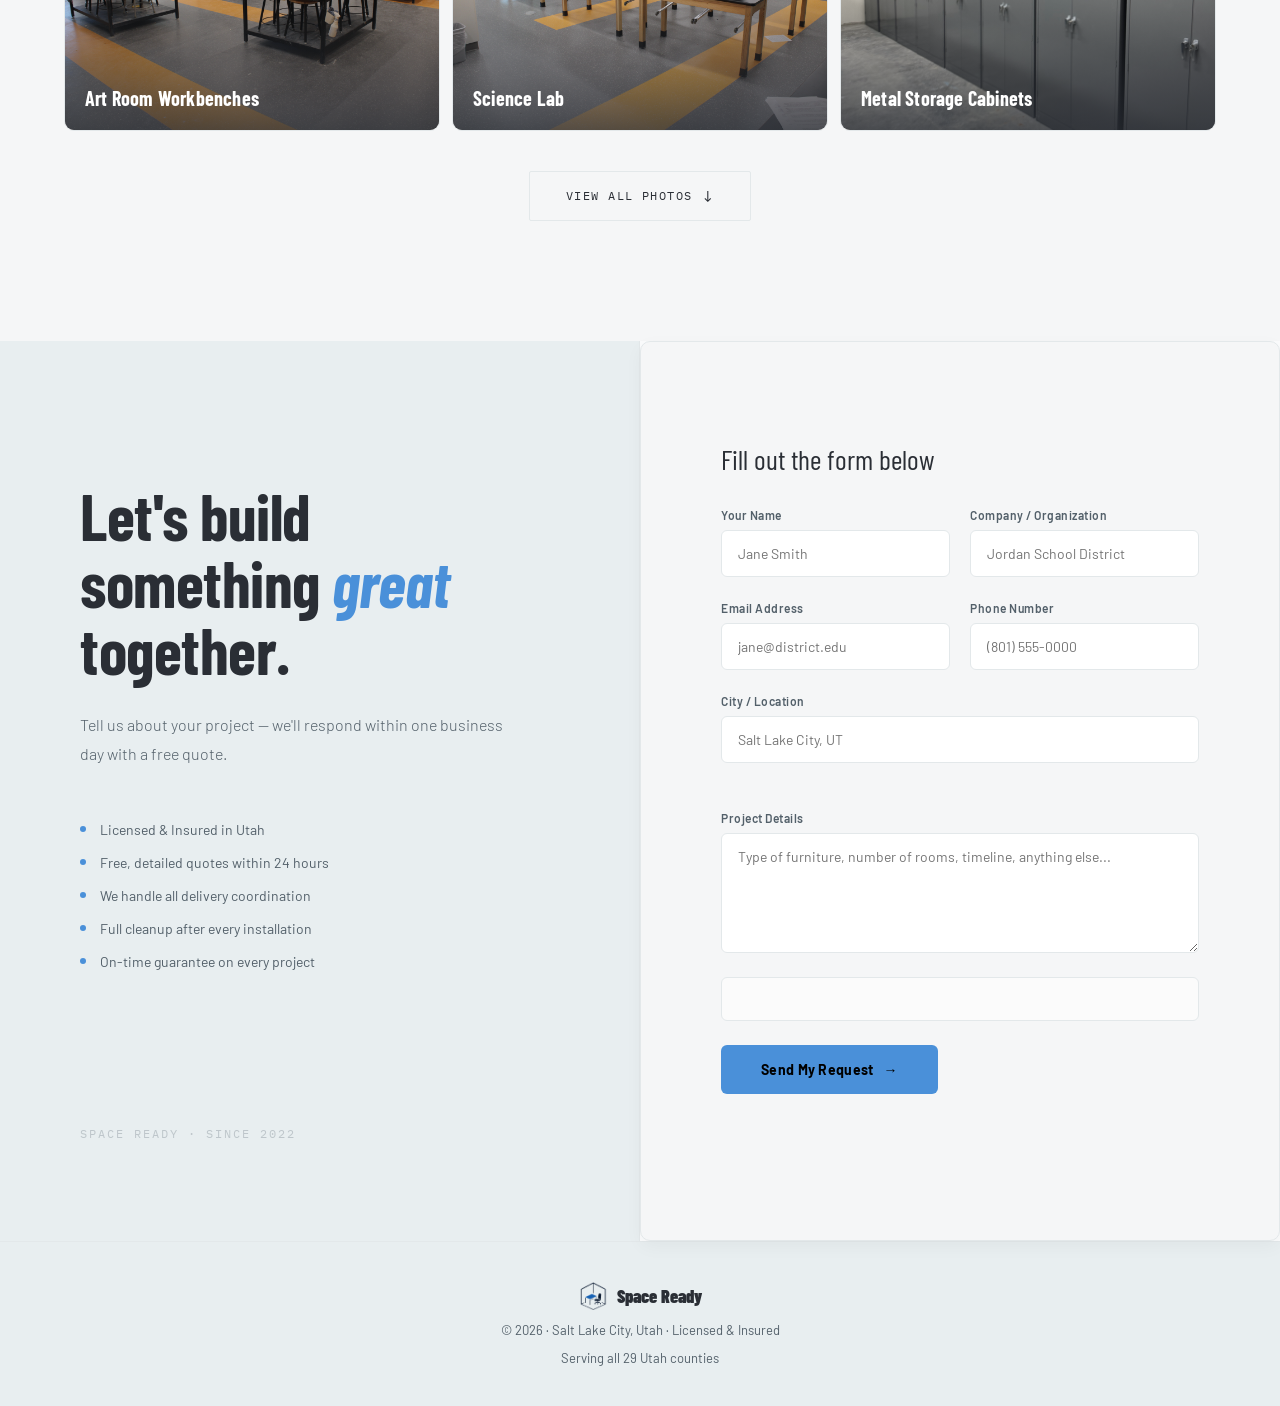
==== commit 1aebdab3: "Update index.html" ====
--- a/index.html
+++ b/index.html
@@ -510,7 +510,7 @@
         <div class="trust-item"><div class="trust-dot"></div>On-time guarantee on every project</div>
       </div>
     </div>
-    <div class="contact-footer-text reveal">Space Ready · Since 2013</div>
+    <div class="contact-footer-text reveal">Space Ready · Since 2022</div>
   </div>
 
   <div class="contact-right">
@@ -539,7 +539,7 @@
     <img src="images/logo/Space Ready Logo.png" class="footer-logo-mark" alt="Space Ready logo">
     Space Ready
   </div>
-  <p>© 2025 · Salt Lake City, Utah · Licensed &amp; Insured</p>
+  <p>© 2026 · Salt Lake City, Utah · Licensed &amp; Insured</p>
   <p>Serving all 29 Utah counties</p>
 </footer>
 
--- a/css/style.css
+++ b/css/style.css
@@ -85,8 +85,8 @@
 .hero-bg{position:absolute;inset:0;background:#2A2E35;}
 .hero-img-layer{position:absolute;inset:0;opacity:1;}
 .hero-img-layer div{overflow:hidden;height:100%;position:absolute;inset:0;}
-.hero-img-layer div:first-child{display:none;}
-.hero-img-layer img{width:100%;height:100%;object-fit:cover;filter:grayscale(40%) brightness(0.55) saturate(0.7);}
+.hero-img-layer div:last-child{display:none;}
+.hero-img-layer img{width:100%;height:100%;object-fit:cover;filter:brightness(0.7) saturate(1.1);}
 .hero-overlay{
   position:absolute;inset:0;
   background:linear-gradient(
@@ -346,23 +346,24 @@
   background:var(--gold);flex-shrink:0;
 }
 .fs-featured-visual{
-  background:var(--dark);
+  background:#fff;
   display:flex;flex-direction:column;align-items:center;justify-content:center;
-  padding:48px;position:relative;min-height:400px;
+  padding:0;position:relative;min-height:460px;
 }
 .iso-svg{width:100%;max-width:480px;height:auto;}
 
 /* ─── RENDER CAROUSEL ─── */
 .render-carousel{
-  position:relative;width:100%;height:100%;min-height:400px;
+  position:relative;width:100%;height:100%;min-height:460px;
   overflow:hidden;border-radius:4px;
+  background:#fff;
 }
 .render-slides{
-  width:100%;height:100%;min-height:400px;position:relative;
+  width:100%;height:100%;min-height:460px;position:relative;
 }
 .render-slide{
   position:absolute;inset:0;width:100%;height:100%;
-  object-fit:cover;opacity:0;
+  object-fit:contain;opacity:0;
   transition:opacity .5s ease;
 }
 .render-slide.active{opacity:1;}
@@ -386,11 +387,7 @@
   transition:background .2s;padding:0;
 }
 .render-dot.active{background:#fff;}
-.iso-label{
-  position:absolute;bottom:24px;left:24px;
-  font-family:var(--ff-mono);font-size:10px;letter-spacing:1.5px;
-  text-transform:uppercase;color:rgba(74,144,217,.5);
-}
+
 
 /* 3 supporting cards */
 .fs-cards{
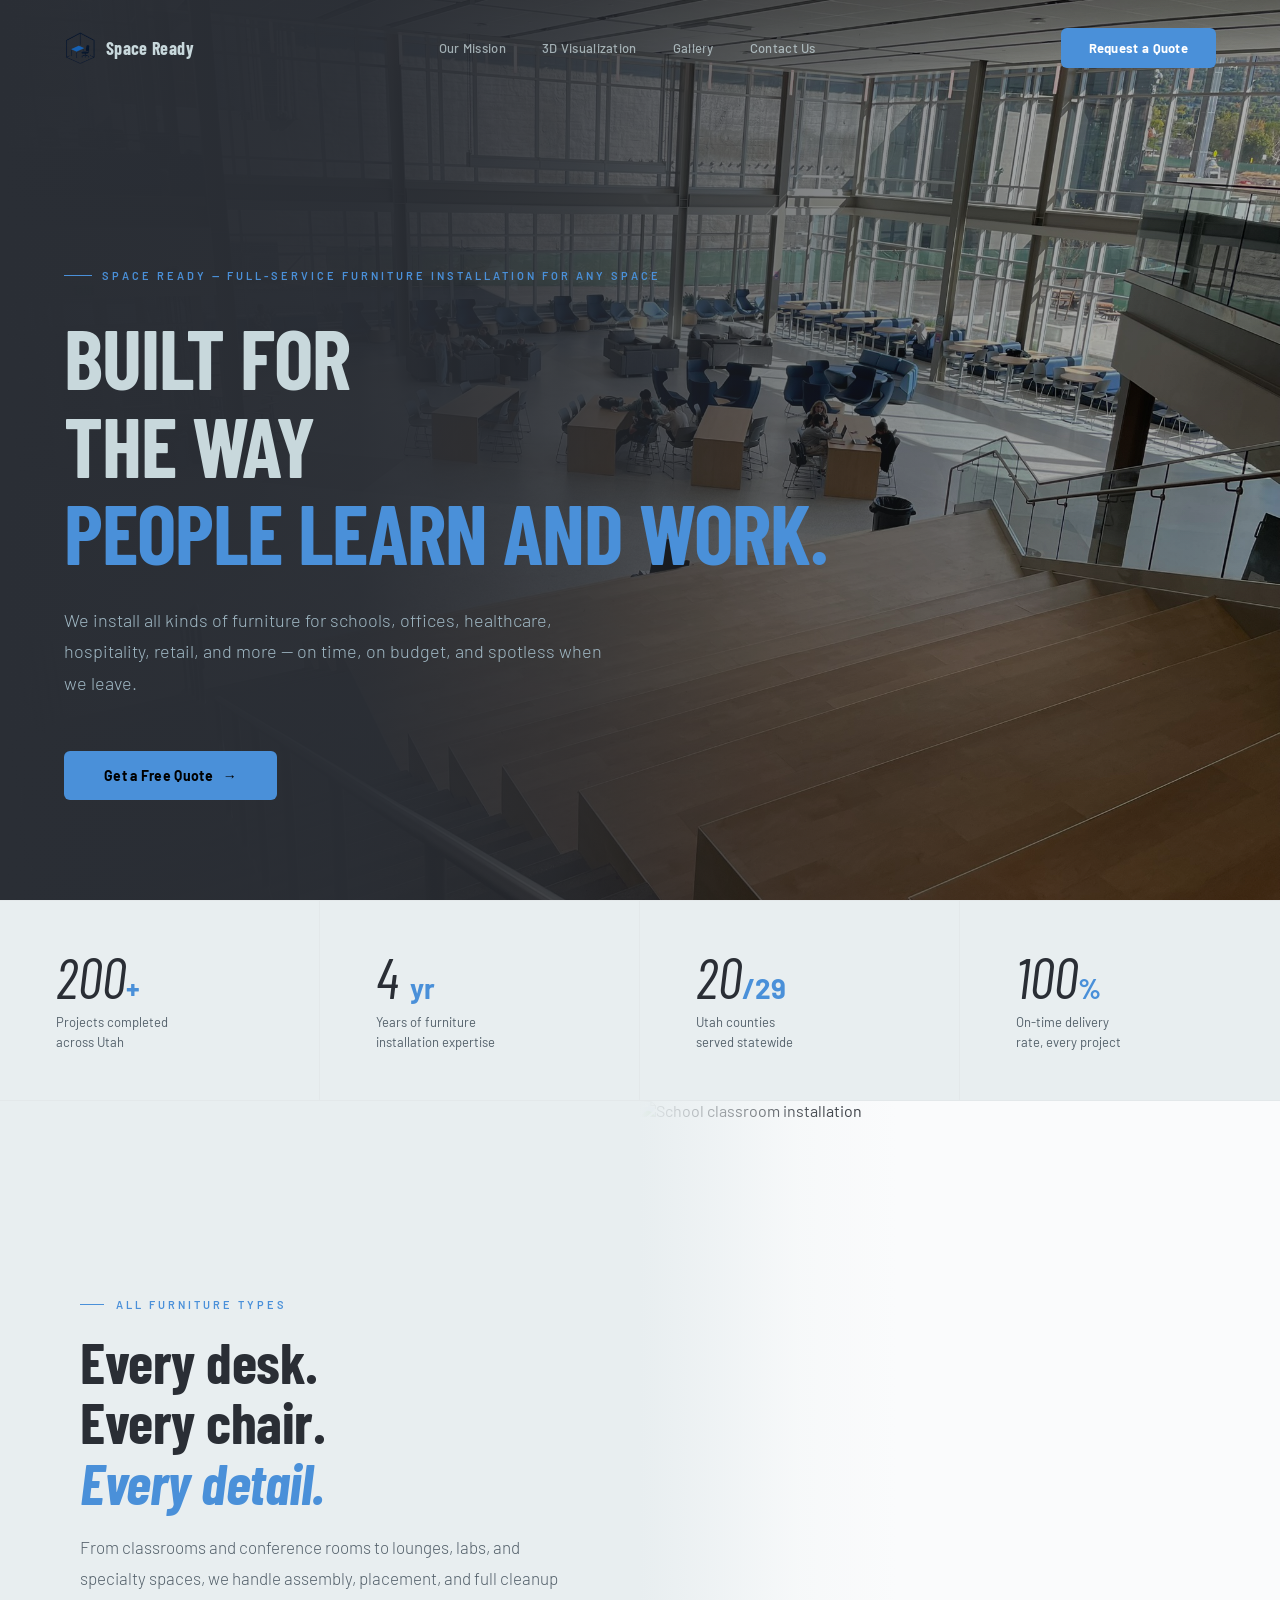
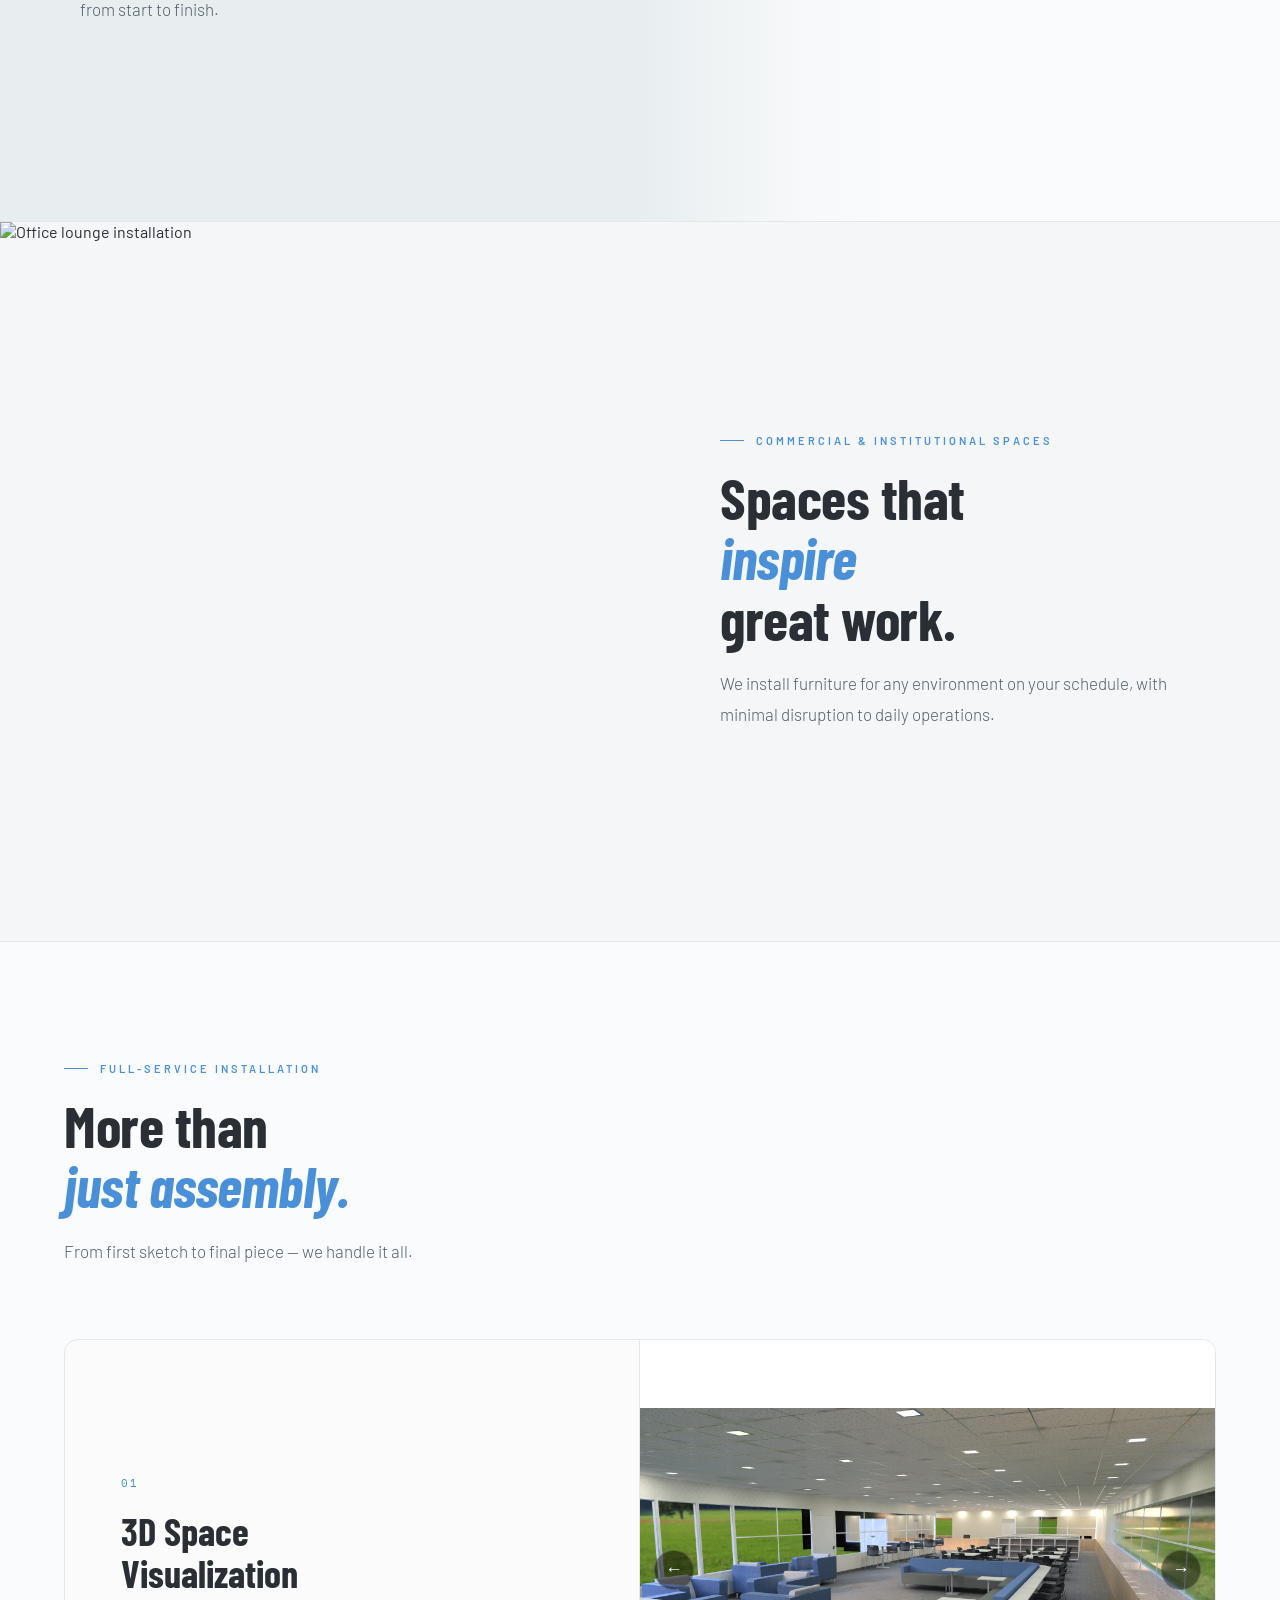
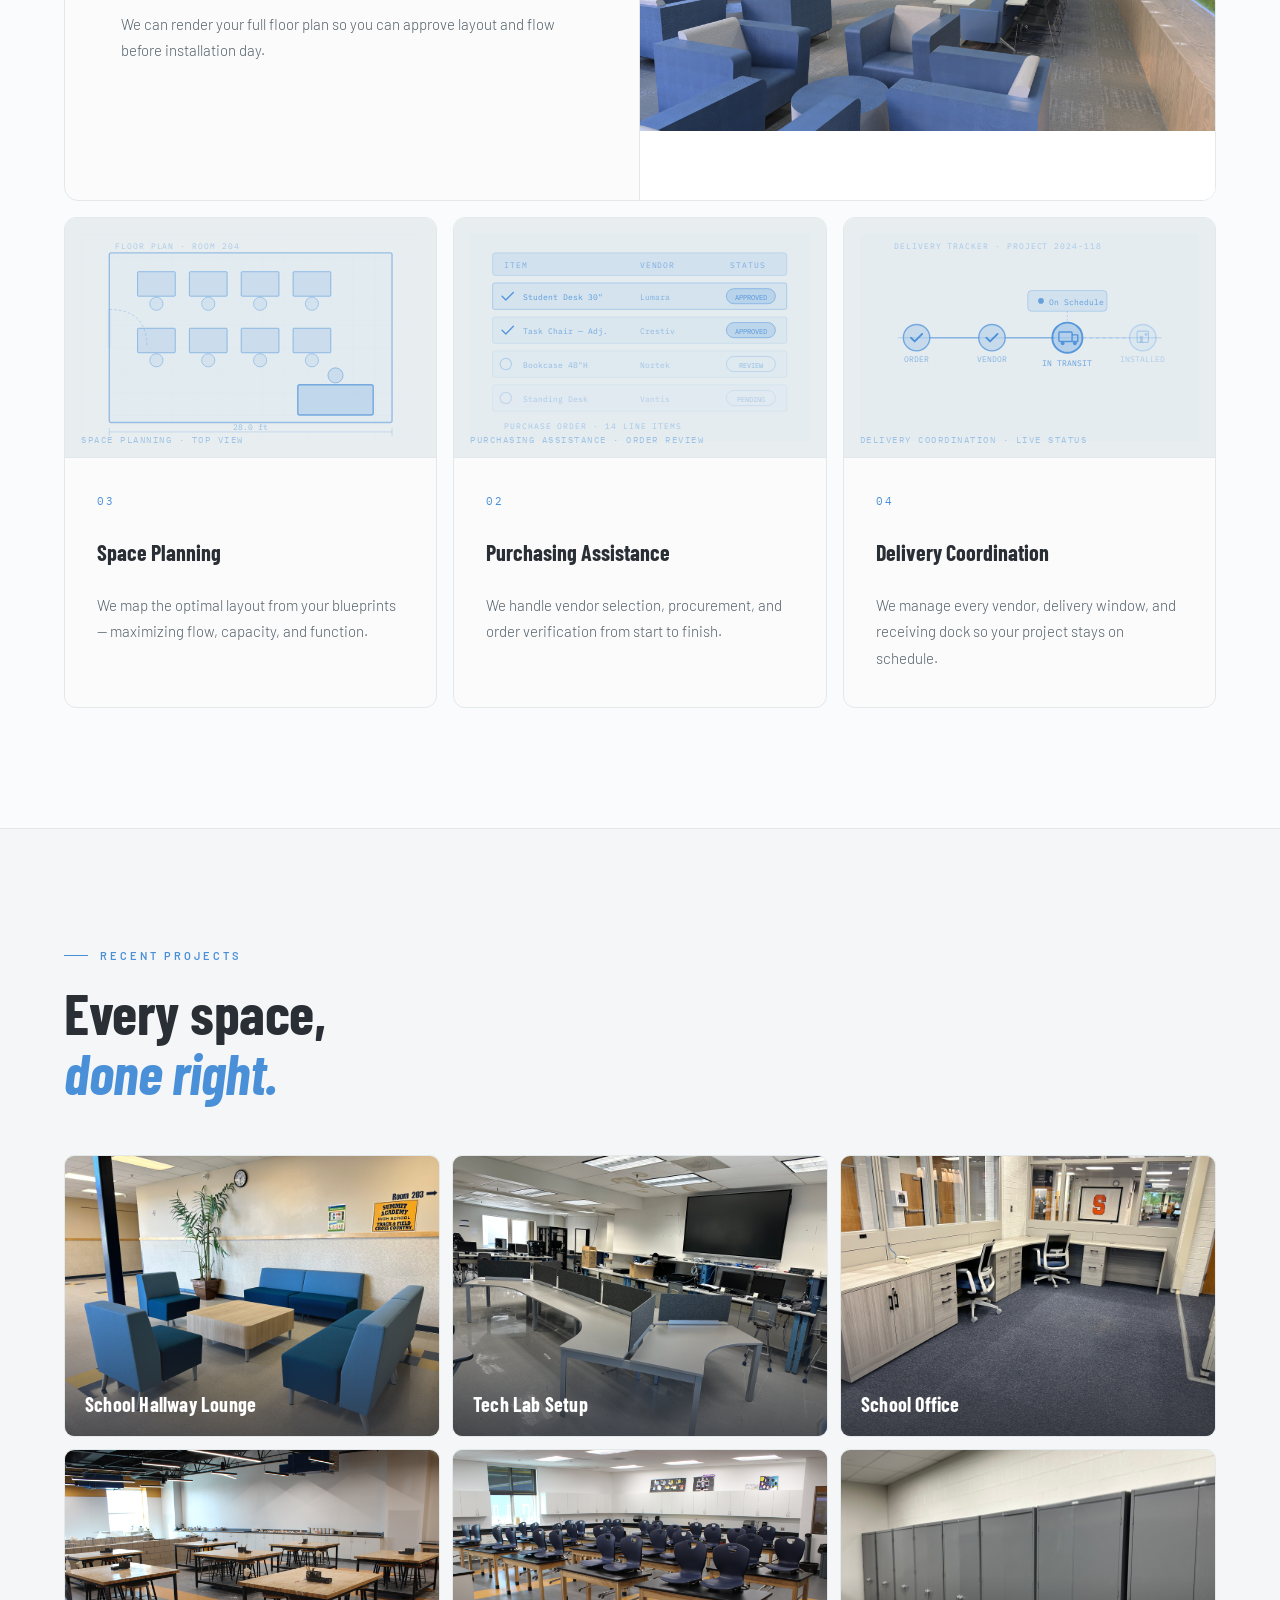
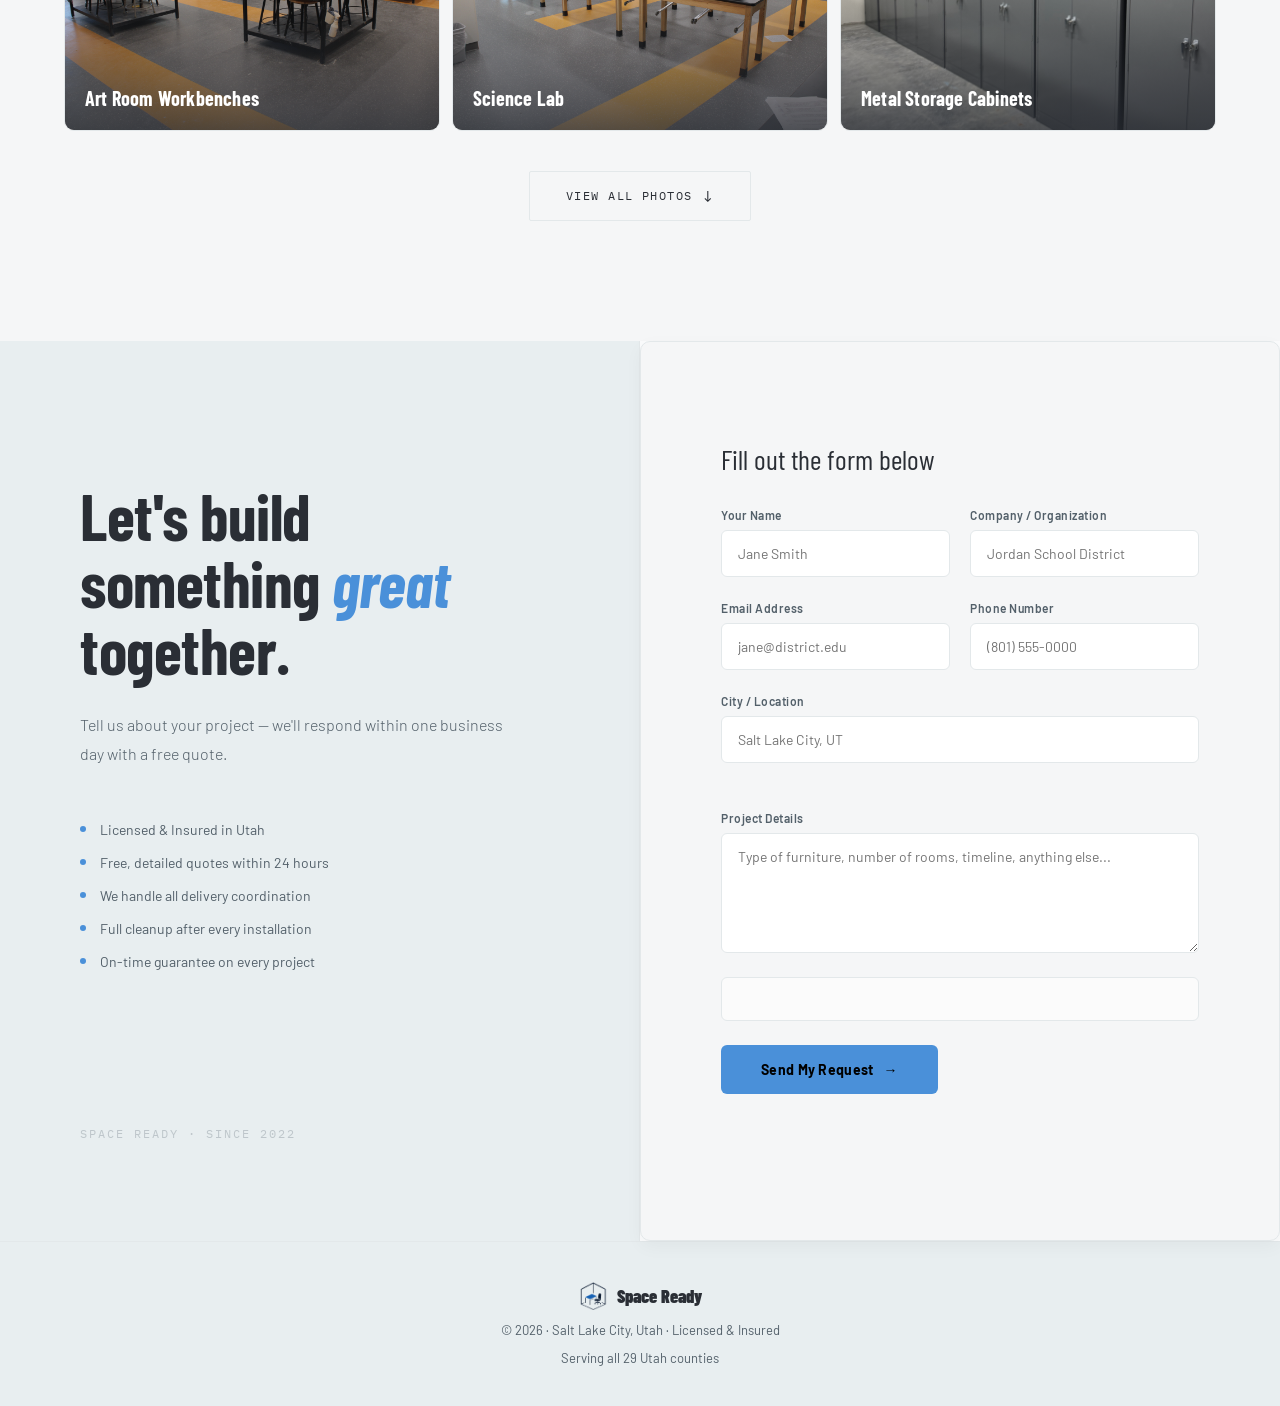
==== commit eaed2fe3: "Update index.html" ====
--- a/index.html
+++ b/index.html
@@ -18,8 +18,8 @@
     Space Ready
   </a>
   <div class="nav-center">
-    <a href="#work" class="nav-link">Our Work</a>
-    <a href="#process" class="nav-link">Services</a>
+    <a href="#work" class="nav-link">Our Mission</a>
+    <a href="#process" class="nav-link">3D Visualization</a>
     <a href="#services" class="nav-link">Gallery</a>
     <a href="#contact" class="nav-link">Contact Us</a>
   </div>
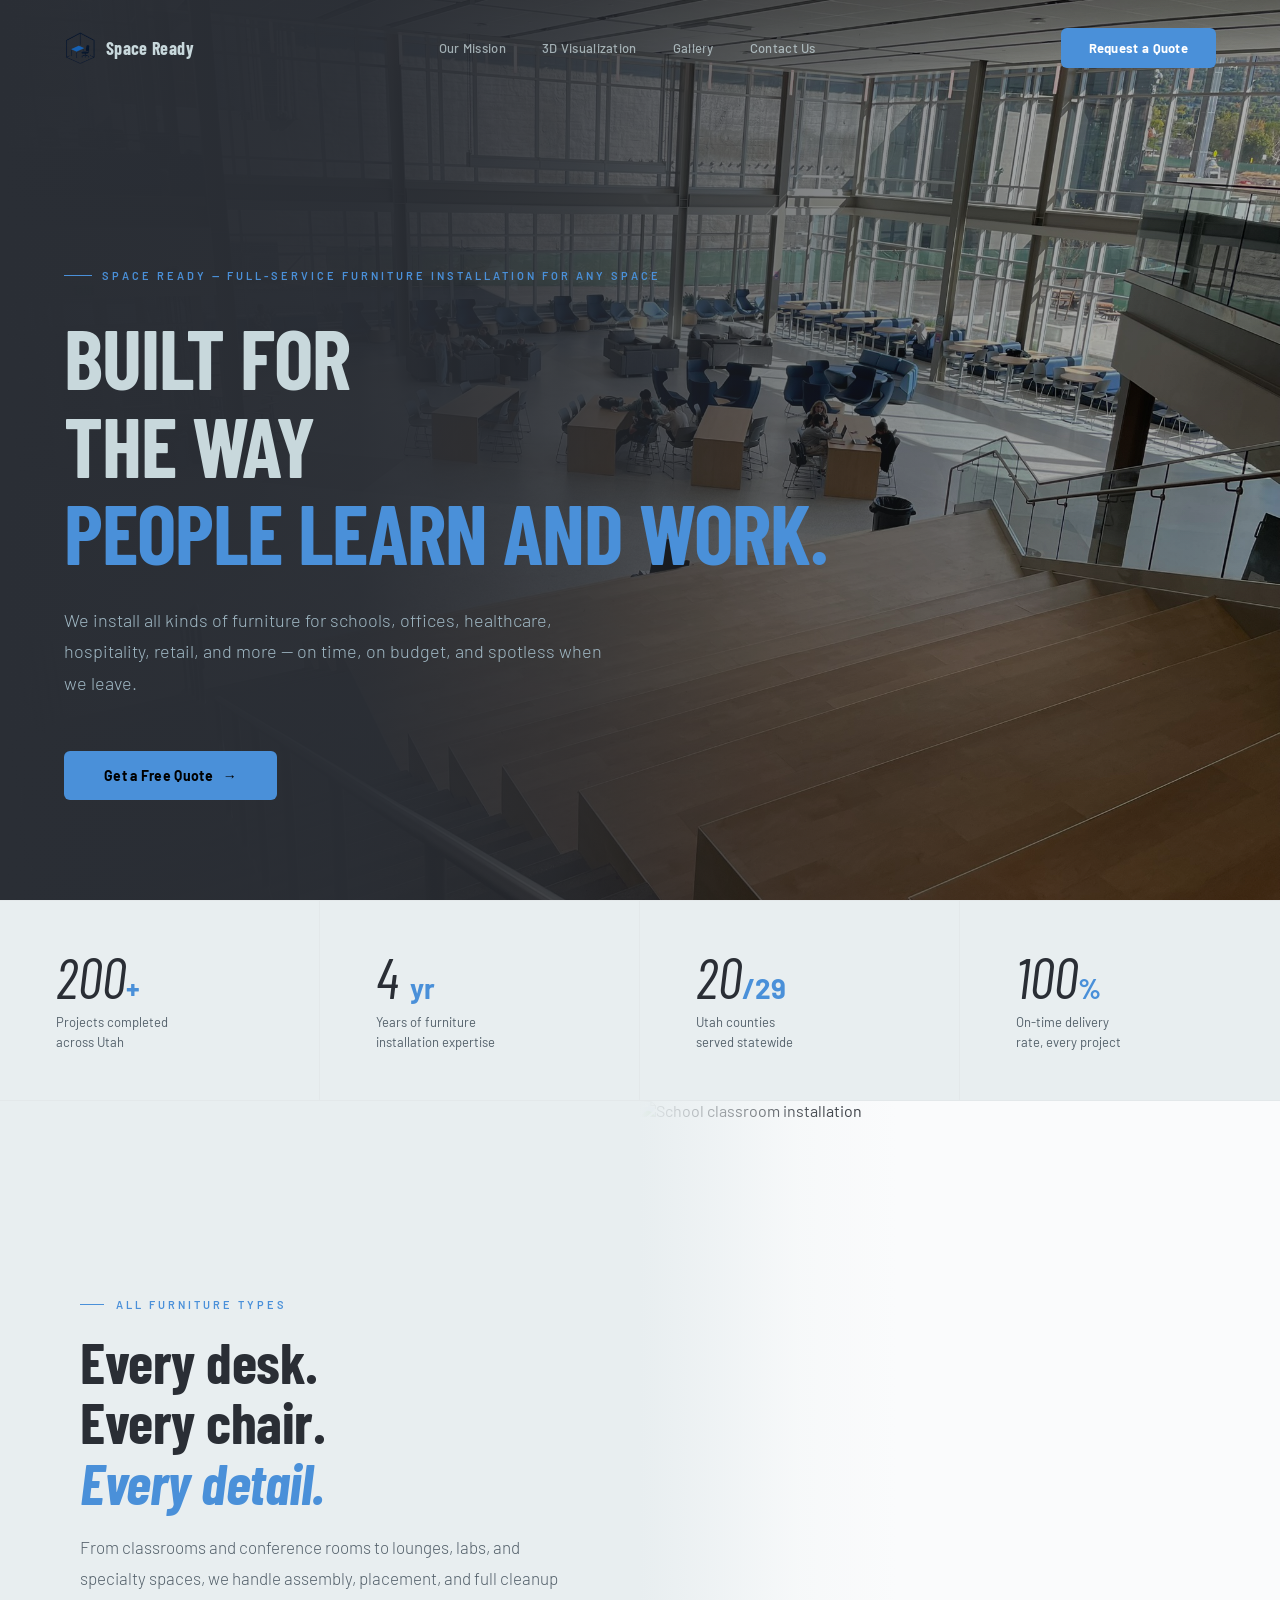
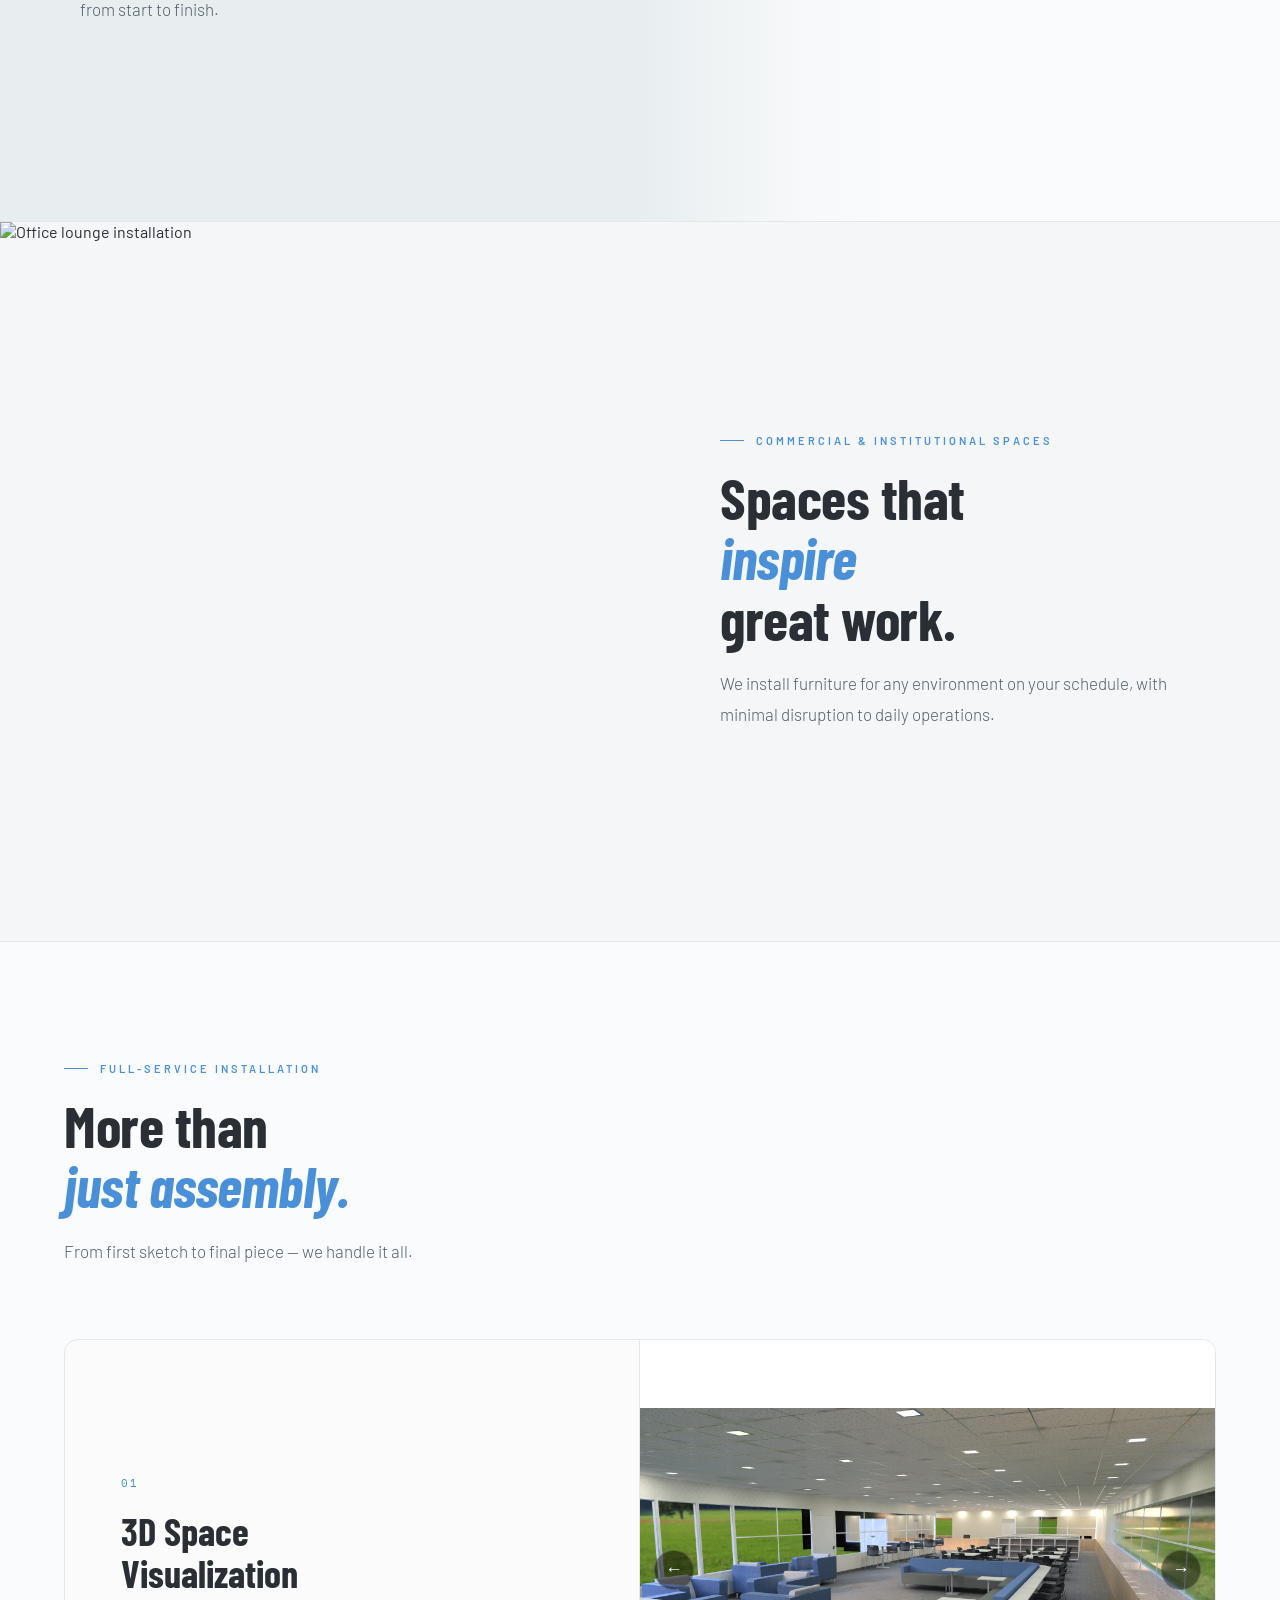
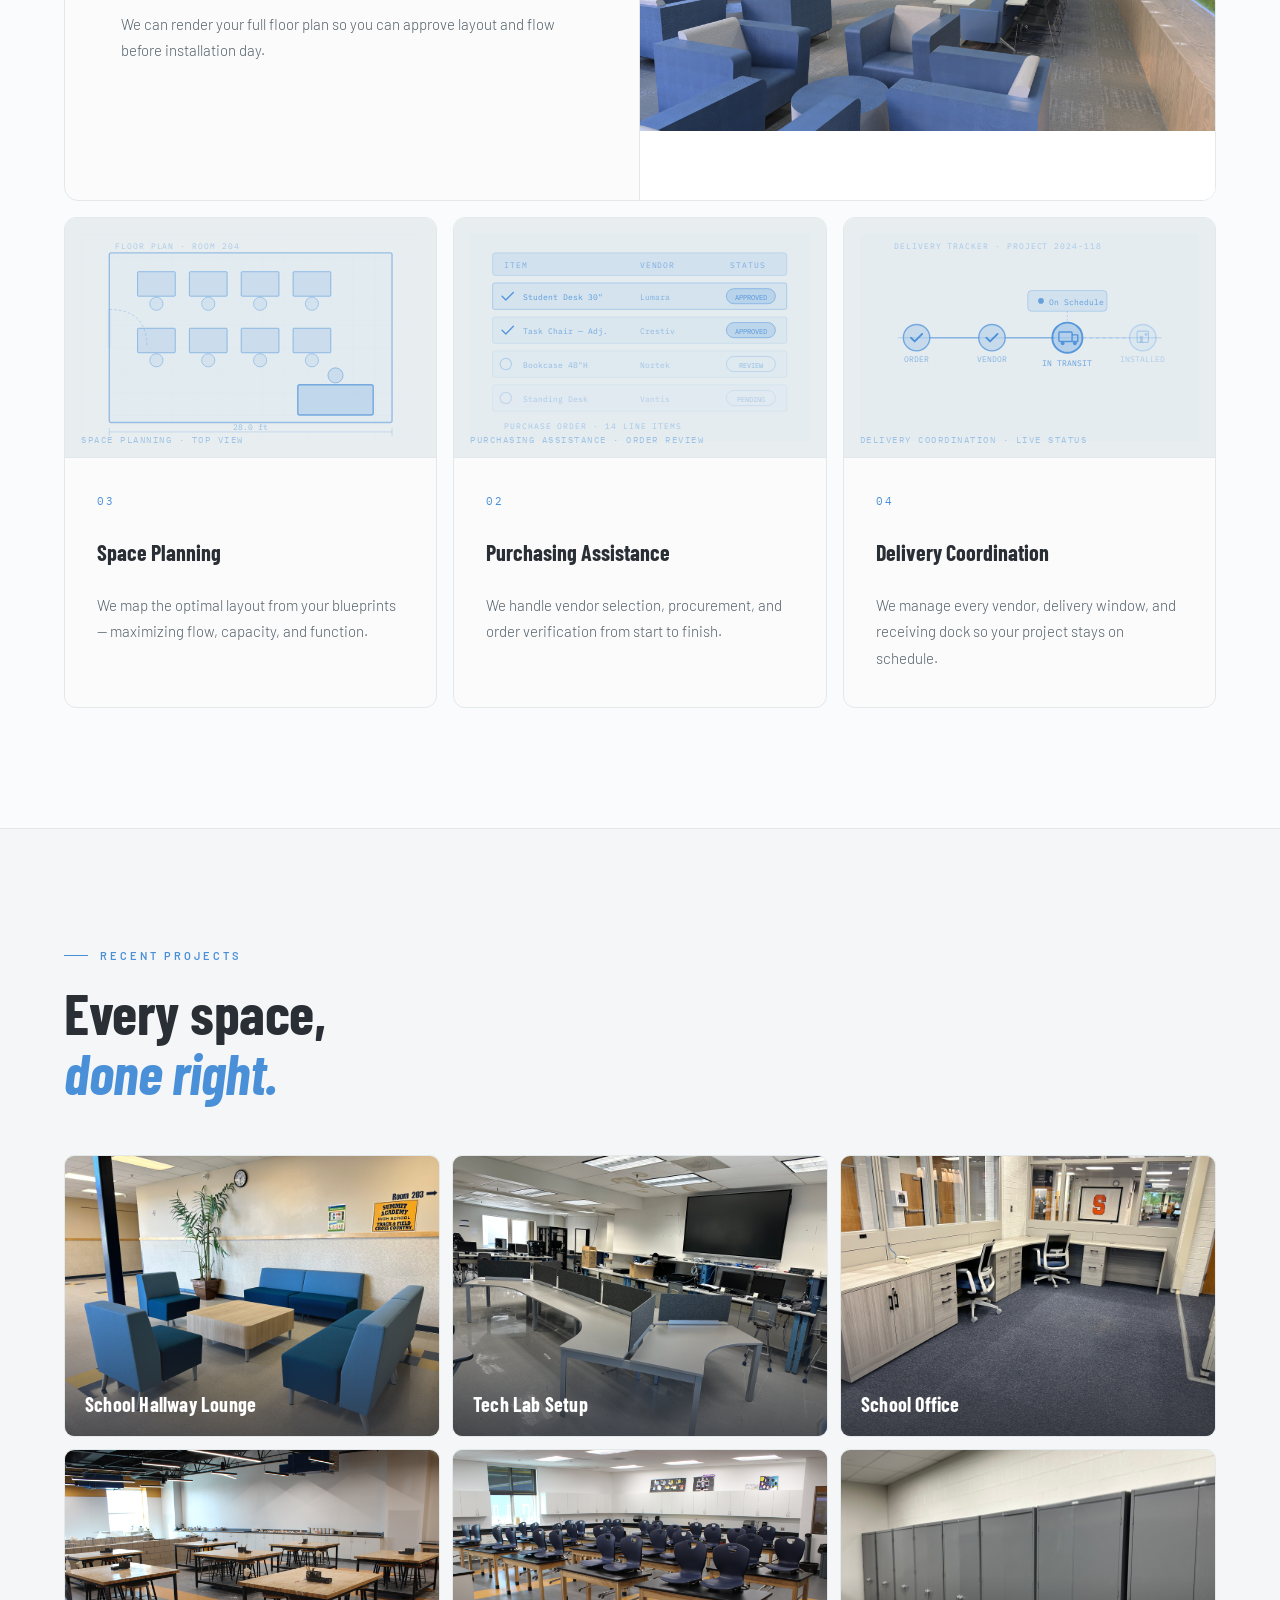
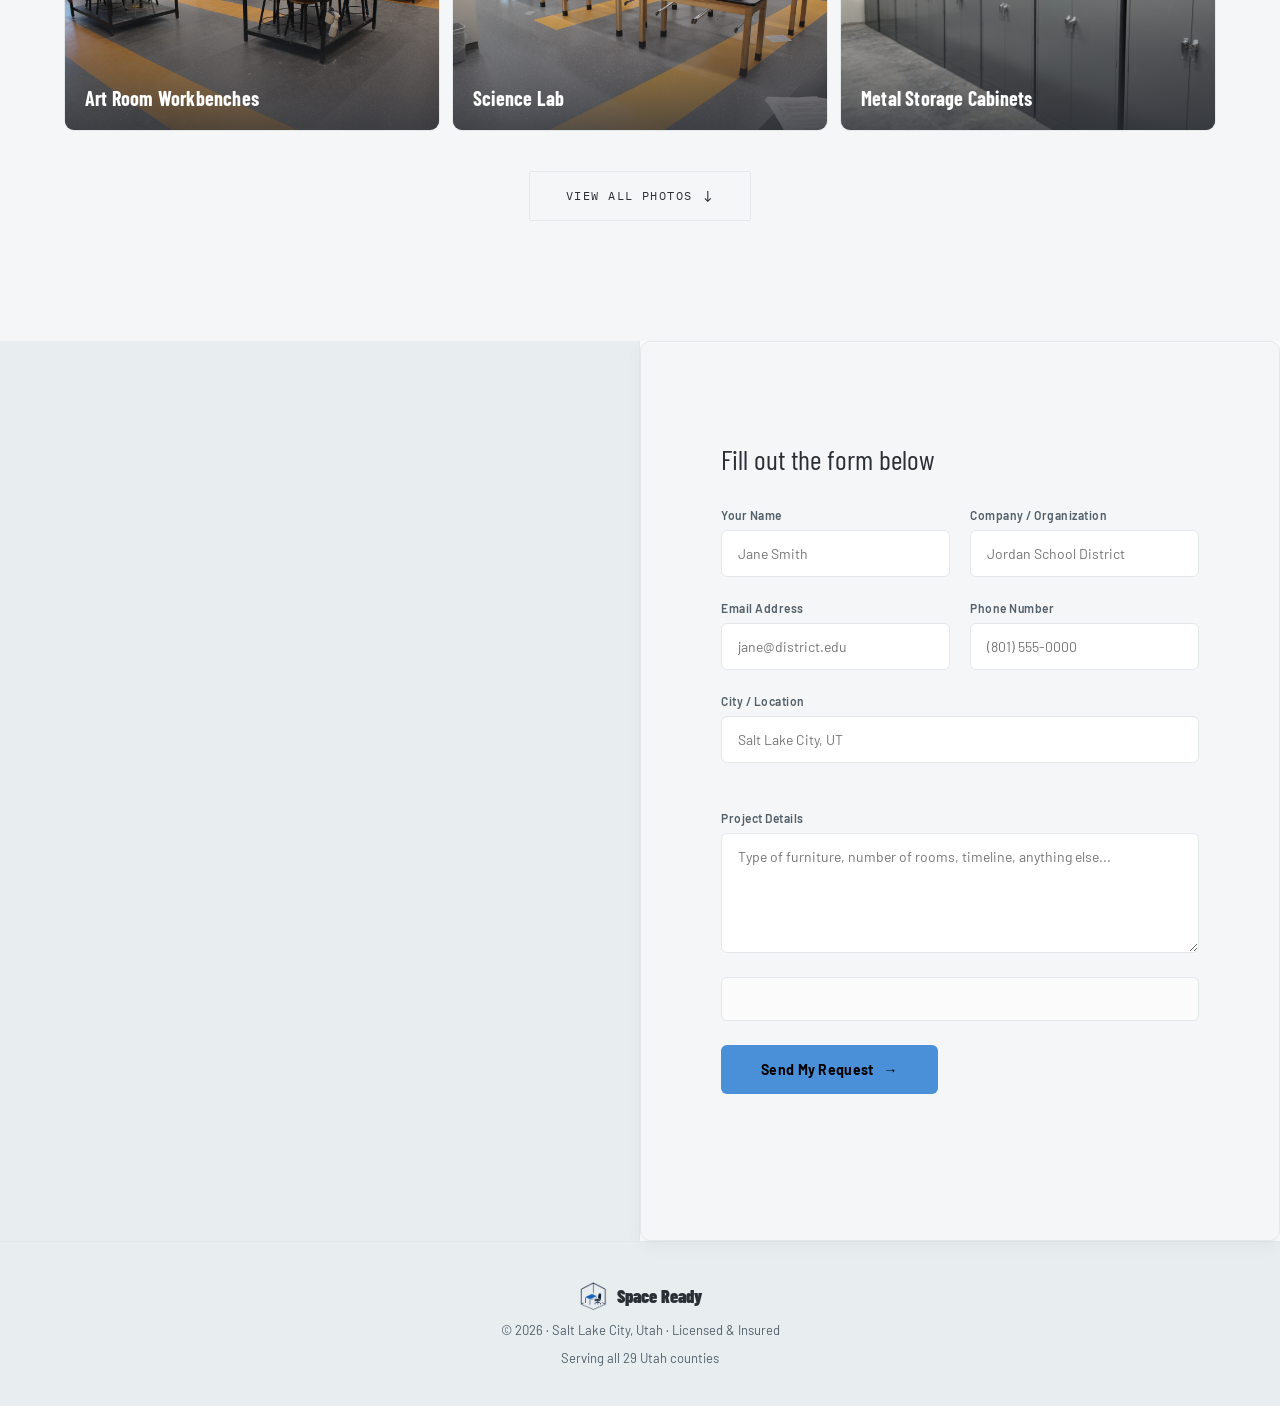
==== commit 21294dbd: "Update index.html" ====
--- a/index.html
+++ b/index.html
@@ -345,10 +345,10 @@
     </div>
     <!-- hidden extras — shown on "View All" -->
 
-    <div class="gallery-item gallery-extra" data-label="Chair Assembly Carts">
-      <img src="images/gallery/gallery-07.jpg" alt="Chair Assembly Carts">
-      <div class="gallery-overlay"></div>
-      <div class="gallery-label">Chair Assembly Carts</div>
+    <div class="gallery-item gallery-extra" data-label="Rolling Garment Racks">
+      <img src="images/gallery/gallery-07.jpg" alt="Rolling Garment Racks">
+      <div class="gallery-overlay"></div>
+      <div class="gallery-label">Rolling Garment Racks</div>
     </div>
     <div class="gallery-item gallery-extra" data-label="Training Room">
       <img src="images/gallery/gallery-08.jpg" alt="Training Room">
@@ -359,11 +359,6 @@
       <img src="images/gallery/gallery-04.jpg" alt="Storage Shelving">
       <div class="gallery-overlay"></div>
       <div class="gallery-label">Storage Shelving</div>
-    </div>
-    <div class="gallery-item gallery-extra" data-label="Training Room — Wide View">
-      <img src="images/gallery/gallery-09.jpg" alt="Training Room — Wide View">
-      <div class="gallery-overlay"></div>
-      <div class="gallery-label">Training Room — Wide View</div>
     </div>
     <div class="gallery-item gallery-extra" data-label="Small Group Classroom">
       <img src="images/gallery/gallery-10.jpg" alt="Small Group Classroom">
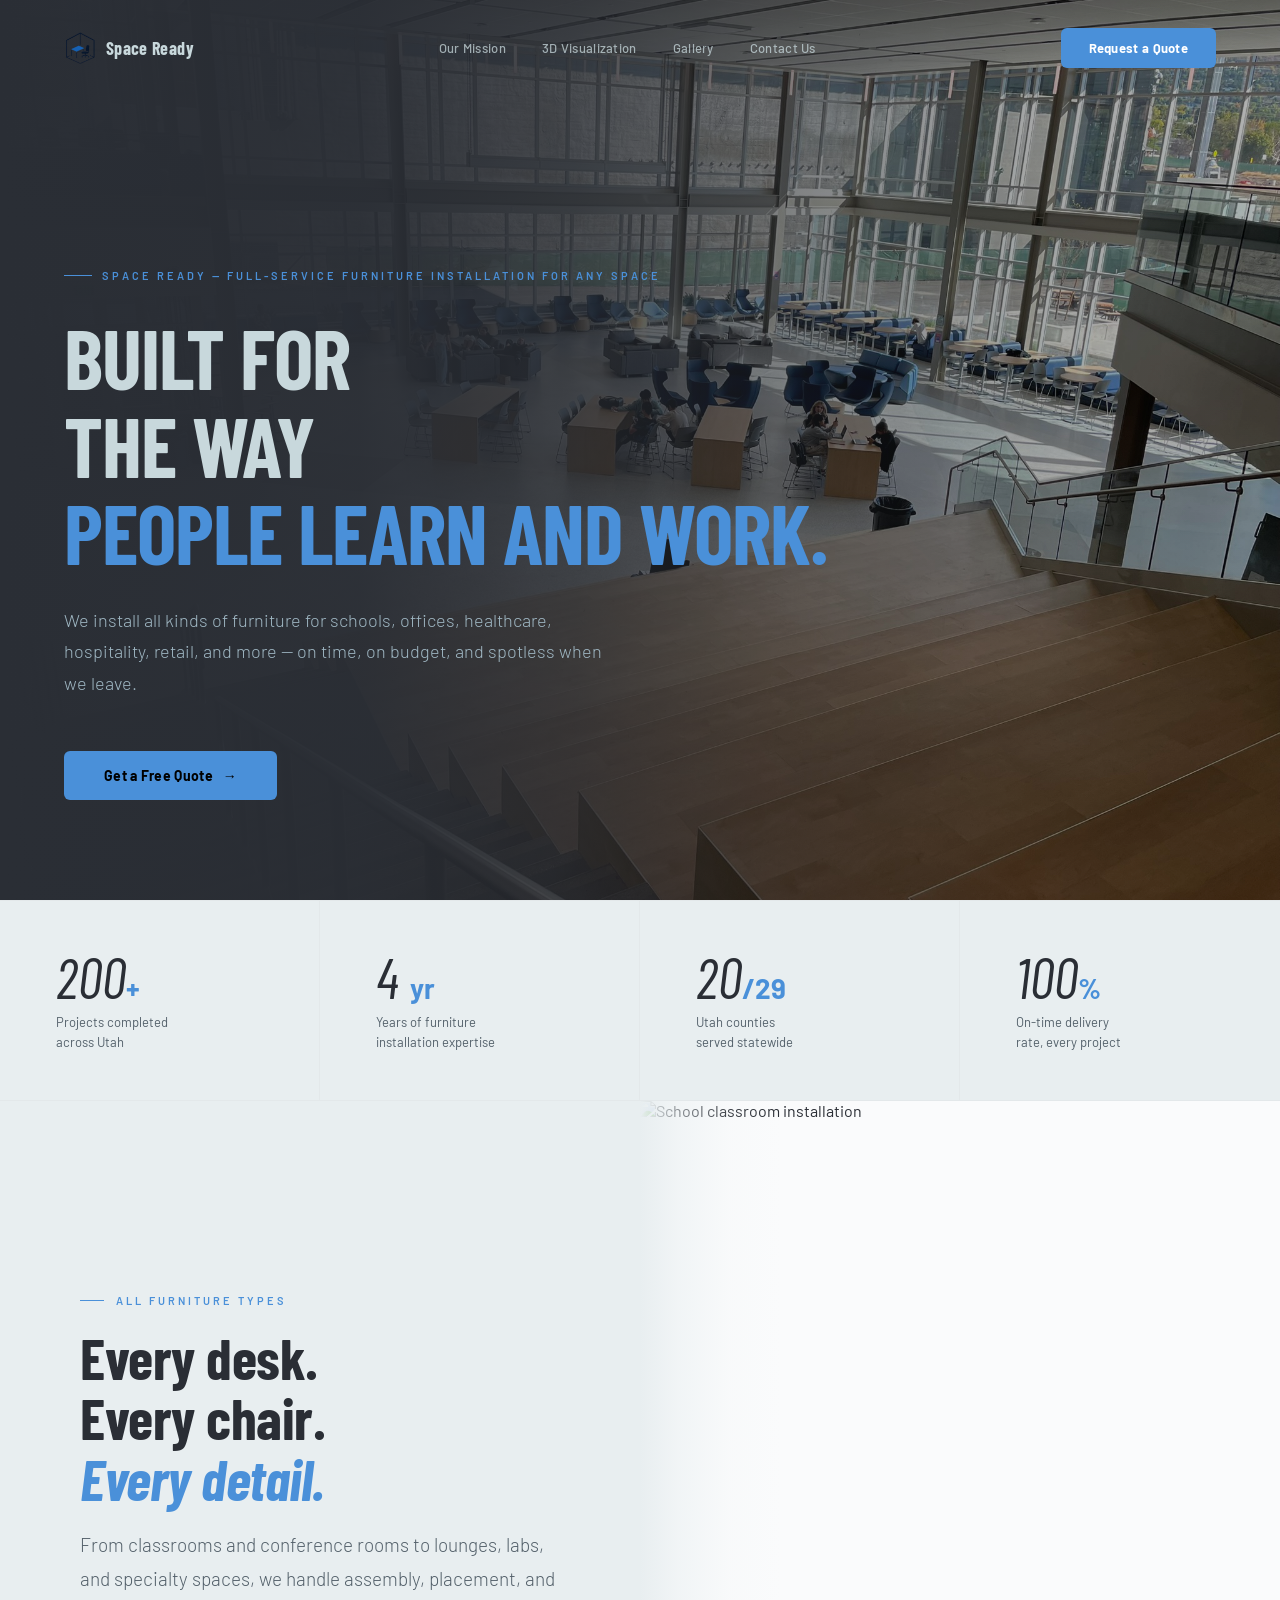
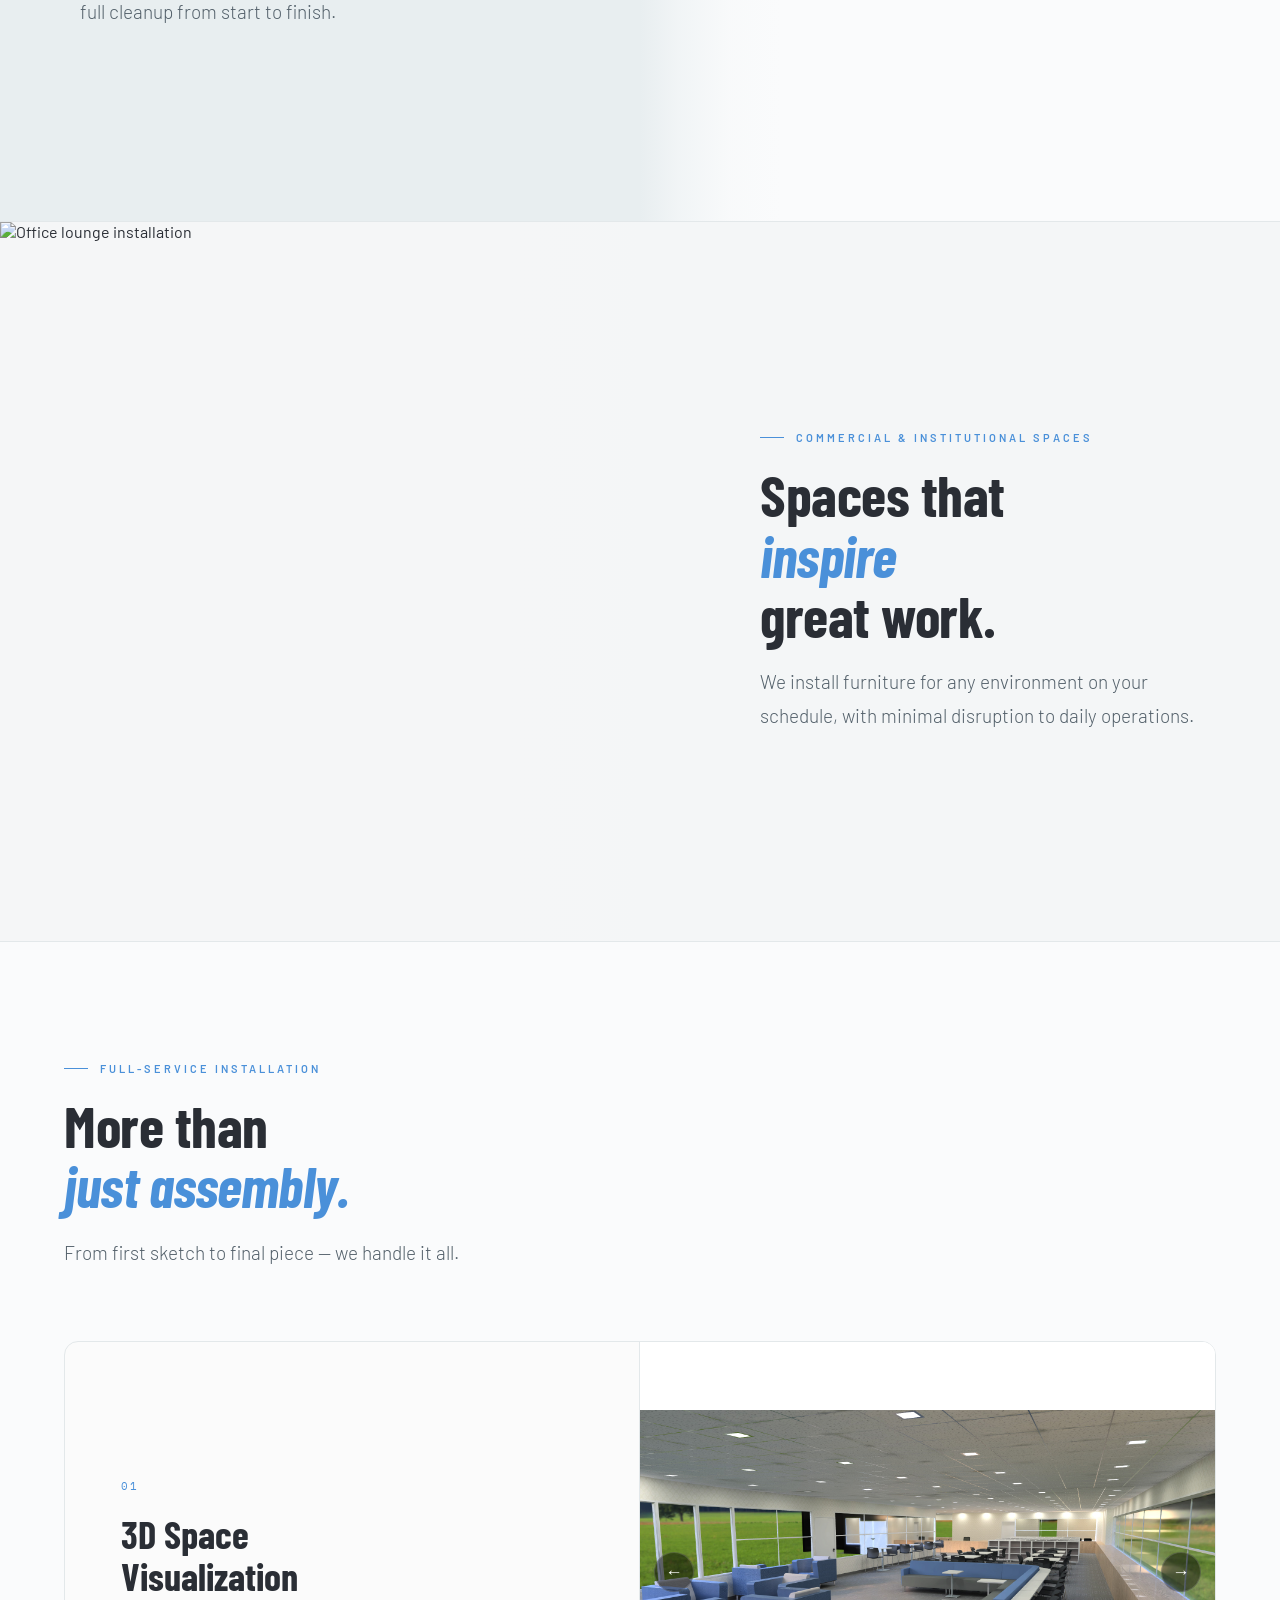
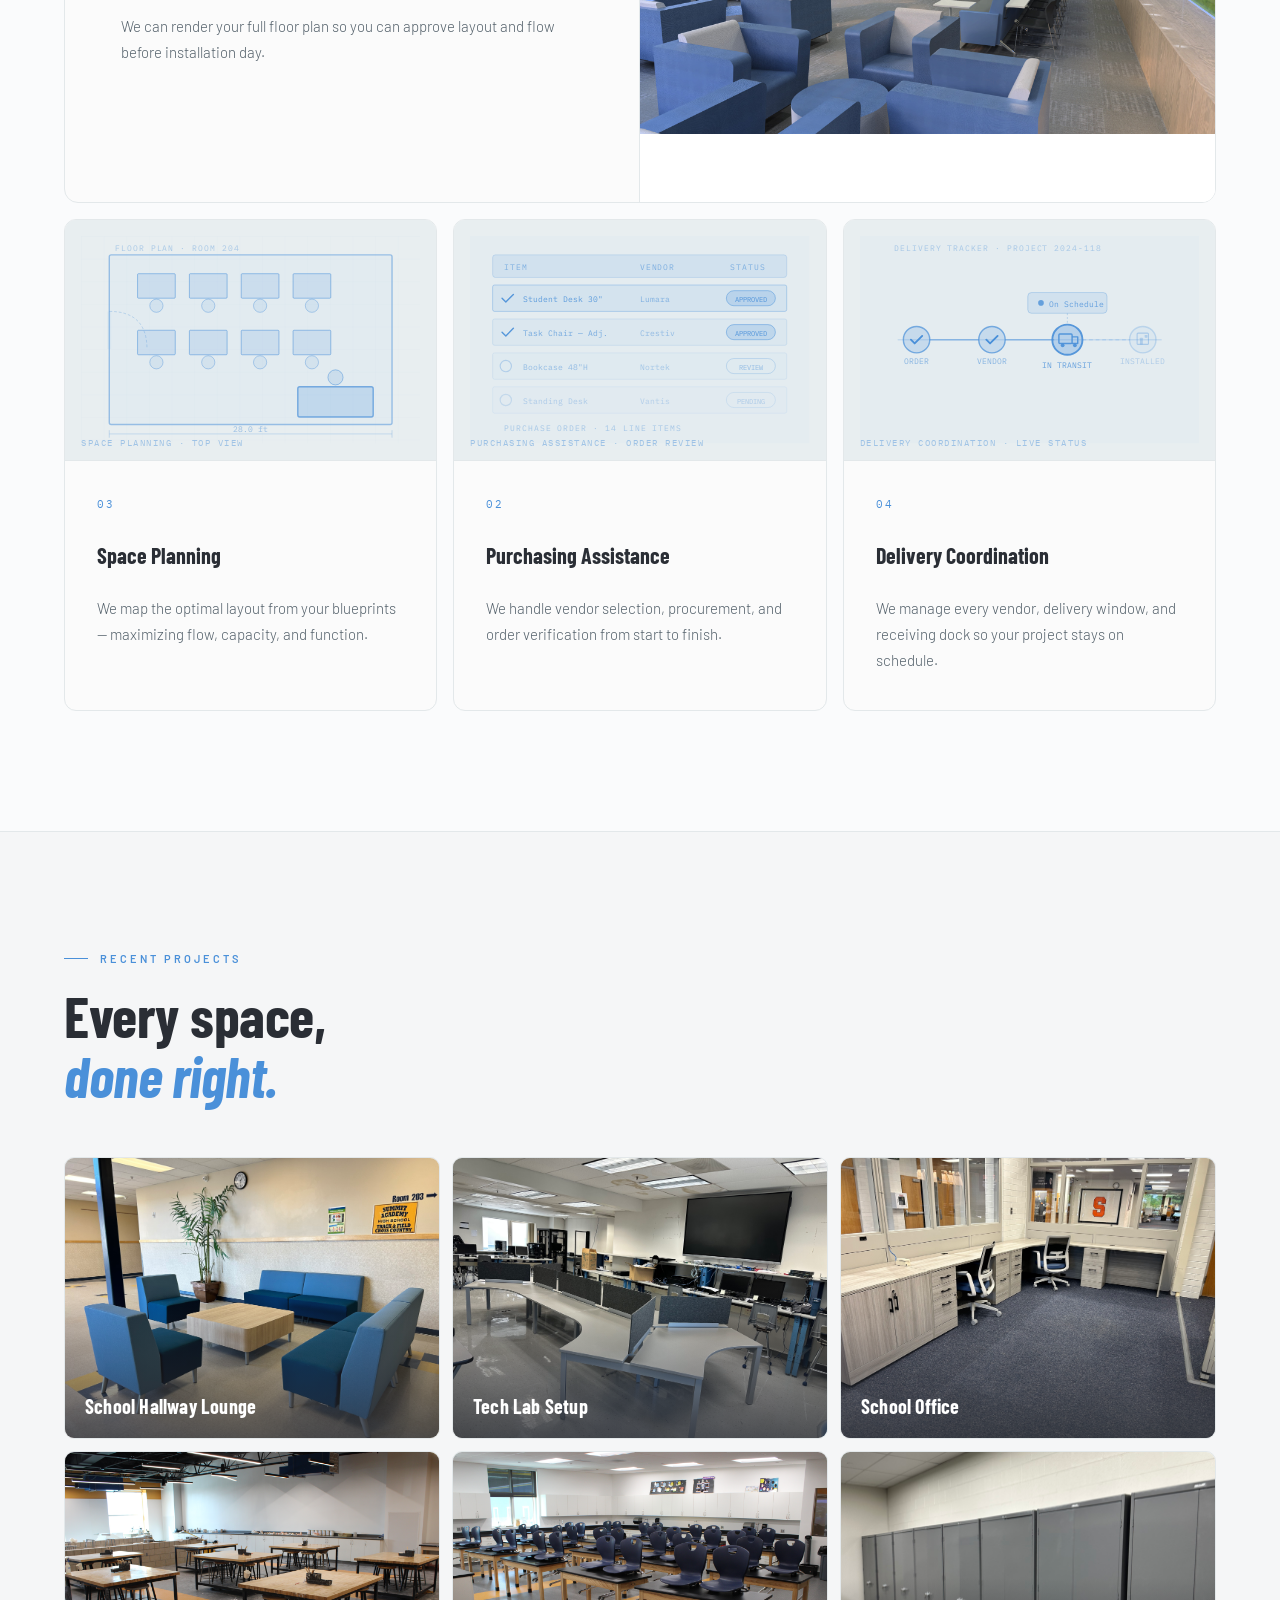
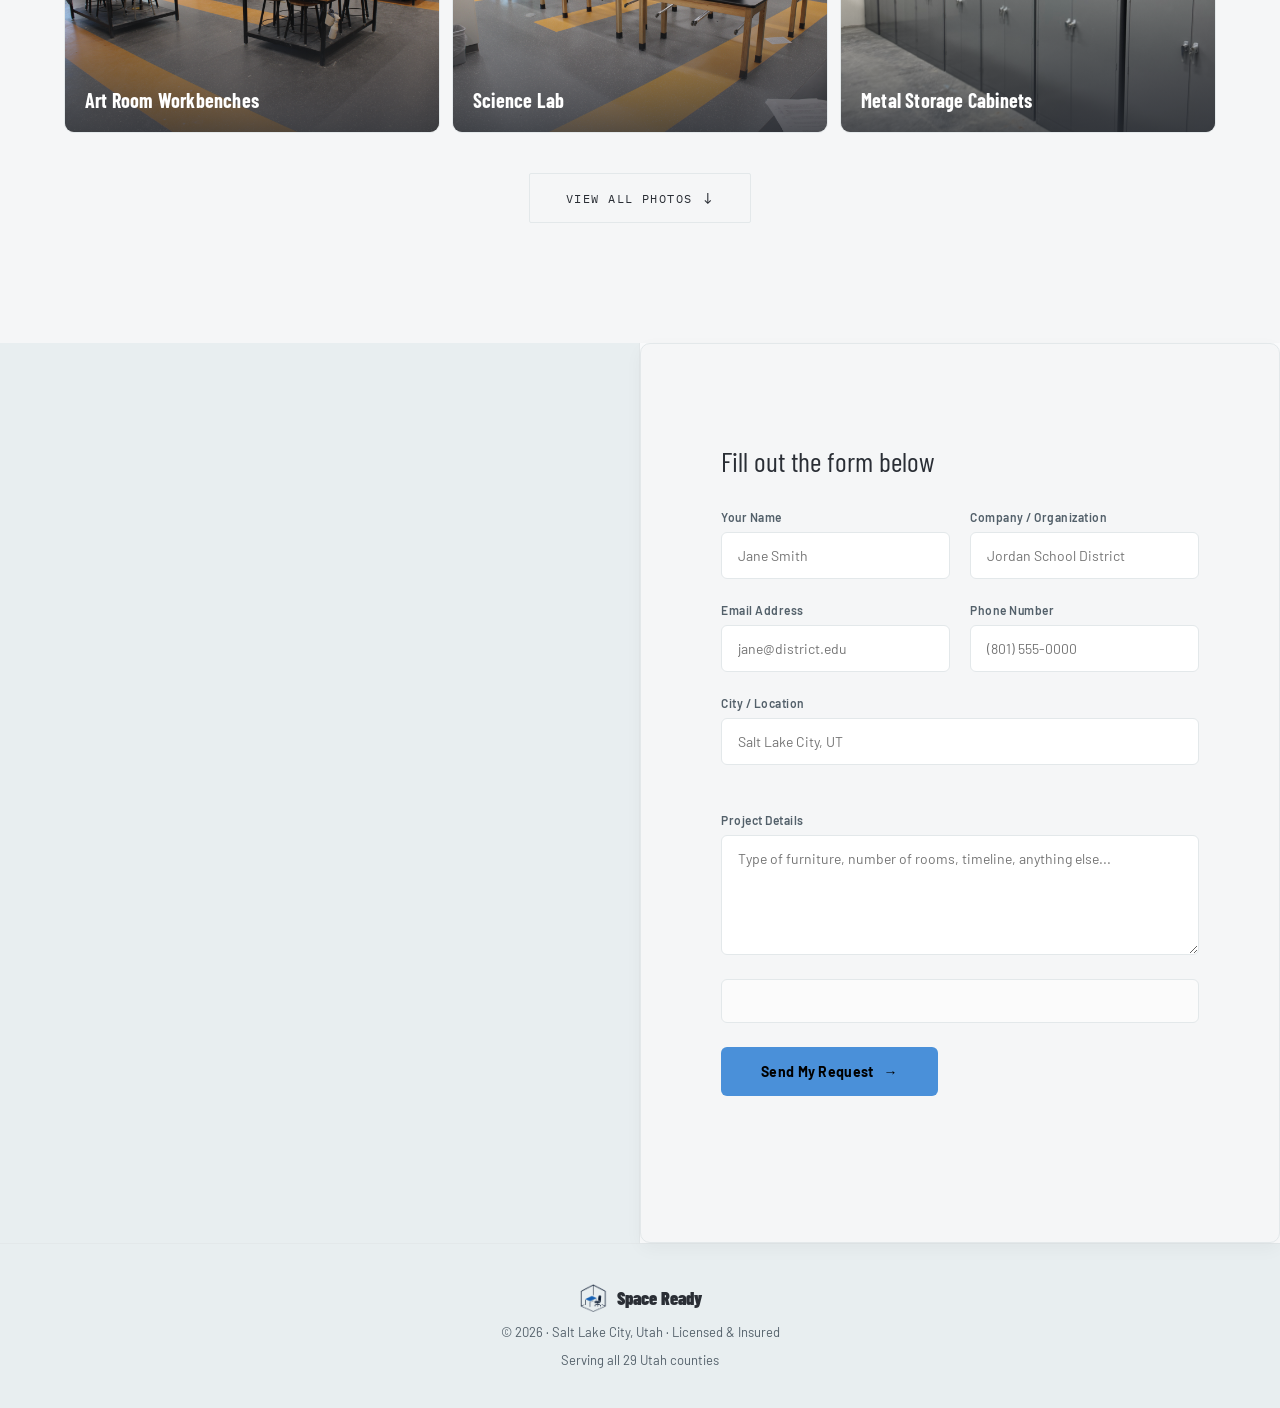
==== commit 9b51893b: "Update index.html" ====
--- a/index.html
+++ b/index.html
@@ -91,7 +91,7 @@
     <img src="images/main/office-lounge.jpg" alt="Office lounge installation">
     <div class="split-img-overlay-rev"></div>
   </div>
-  <div class="split-text" style="background:var(--black);">
+  <div class="split-text" style="background:var(--black);padding-left:120px;">
     <div class="section-eyebrow reveal">Commercial & Institutional Spaces</div>
     <h2 class="section-h2 reveal rd1">
       Spaces that<br><em>inspire</em><br>great work.
@@ -345,10 +345,10 @@
     </div>
     <!-- hidden extras — shown on "View All" -->
 
-    <div class="gallery-item gallery-extra" data-label="Rolling Garment Racks">
-      <img src="images/gallery/gallery-07.jpg" alt="Rolling Garment Racks">
-      <div class="gallery-overlay"></div>
-      <div class="gallery-label">Rolling Garment Racks</div>
+    <div class="gallery-item gallery-extra" data-label="Chair Assembly Carts">
+      <img src="images/gallery/gallery-07.jpg" alt="Chair Assembly Carts">
+      <div class="gallery-overlay"></div>
+      <div class="gallery-label">Chair Assembly Carts</div>
     </div>
     <div class="gallery-item gallery-extra" data-label="Training Room">
       <img src="images/gallery/gallery-08.jpg" alt="Training Room">
@@ -360,6 +360,7 @@
       <div class="gallery-overlay"></div>
       <div class="gallery-label">Storage Shelving</div>
     </div>
+
     <div class="gallery-item gallery-extra" data-label="Small Group Classroom">
       <img src="images/gallery/gallery-10.jpg" alt="Small Group Classroom">
       <div class="gallery-overlay"></div>
--- a/css/style.css
+++ b/css/style.css
@@ -195,8 +195,8 @@
 }
 .section-h2 em{font-style:italic;color:var(--gold);}
 .section-lead{
-  font-size:17px;font-weight:300;color:var(--muted);
-  line-height:1.8;max-width:540px;
+  font-size:19px;font-weight:300;color:var(--muted);
+  line-height:1.75;max-width:580px;
 }
 
 /* ─── SPLIT FEATURE ─── */
@@ -217,11 +217,11 @@
 .split-feature:hover .split-img img{transform:scale(1.04);}
 .split-img-overlay{
   position:absolute;inset:0;
-  background:linear-gradient(to right,rgba(232,238,240,1) 0%,rgba(232,238,240,.7) 10%,rgba(232,238,240,.2) 25%,transparent 40%);
+  background:linear-gradient(to right,rgba(232,238,240,1) 0%,rgba(232,238,240,.5) 6%,rgba(232,238,240,.1) 14%,transparent 22%);
 }
 .split-img-overlay-rev{
   position:absolute;inset:0;
-  background:linear-gradient(to left,rgba(244,246,247,1) 0%,rgba(244,246,247,.7) 10%,rgba(244,246,247,.2) 25%,transparent 40%);
+  background:linear-gradient(to left,rgba(244,246,247,1) 0%,rgba(244,246,247,.5) 6%,rgba(244,246,247,.1) 14%,transparent 22%);
 }
 .split-caption{
   position:absolute;bottom:32px;left:32px;
